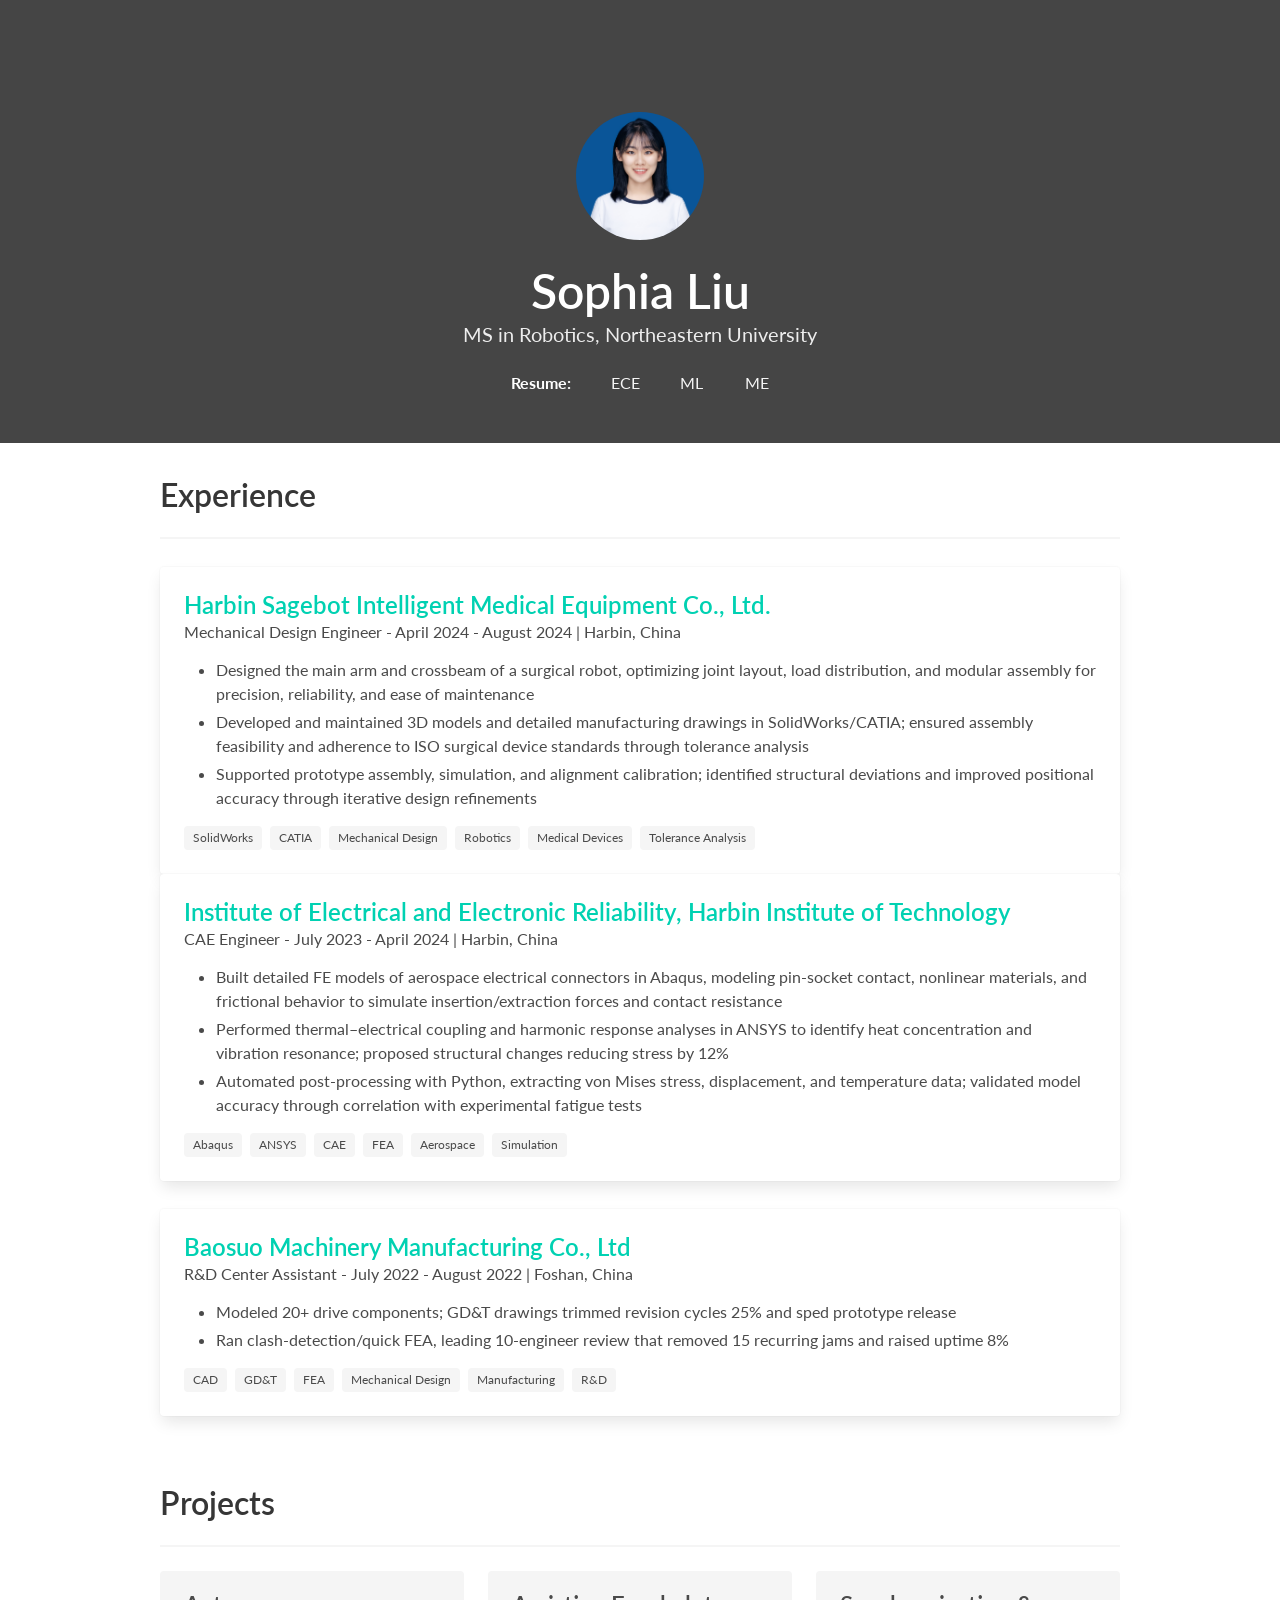
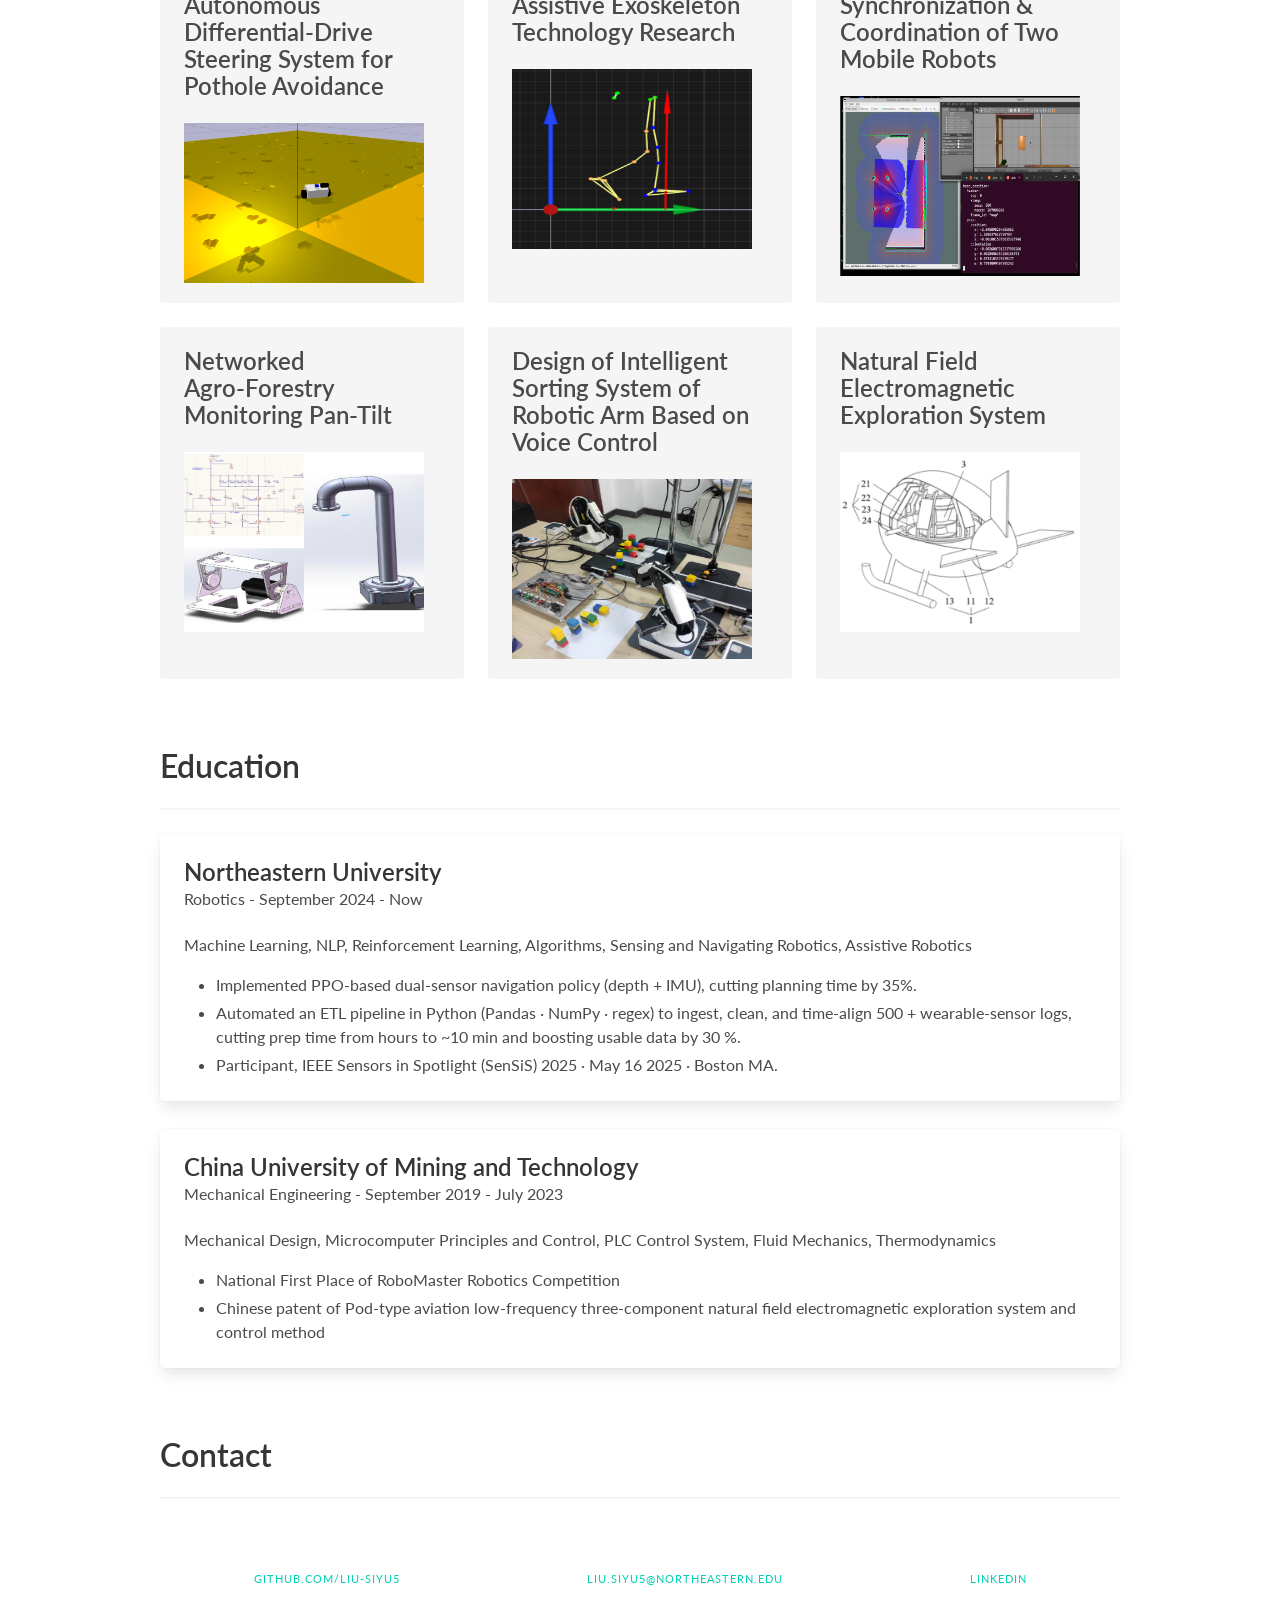
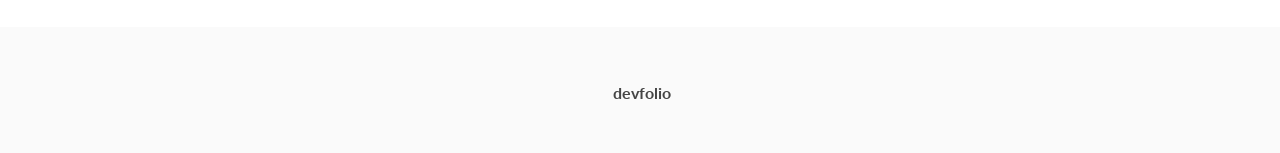
==== index.html @ d9b8cf39 "Add experience details for multiple positions" ====
<!DOCTYPE html>
<html lang="en">

<head>
  <title>devfolio</title>
  <meta name="viewport" content="width=device-width, initial-scale=1">
  <link rel="icon" href="favicon.png" type="image/x-icon">
  <link rel="stylesheet" href="css/main.bundle.css">
  <script src="https://kit.fontawesome.com/4e5a72c756.js"></script>
</head>

<body>
  <nav class="navbar is-primary" role="navigation" aria-label="main navigation">
    <div class="navbar-brand">
      <div class="navbar-item is-hidden-desktop">
        <a href="https://github.com/liu-siyu5" class="icon is-large has-text-light">
          <i class="fab fa-2x fa-github"></i>
        </a>
      </div>
      <!--<div class="navbar-item is-hidden-desktop">
        <a href="https://fullstackmark.com" class="icon is-large has-text-light">
          <i class="fas fa-2x fa-globe"></i>
        </a>
      </div>
    </div>-->
    <div class="navbar-menu">
      <div class="navbar-end">
        <div class="navbar-item">
          <a href="https://github.com/liu-siyu5" class="icon is-large has-text-light">
            <i class="fab fa-2x fa-github"></i>
          </a>
        </div>
        <!--<div class="navbar-item">
          <a href="https://fullstackmark.com" class="icon is-large has-text-light">
            <i class="fas fa-2x fa-globe"></i>
          </a>
        </div>-->
      </div>
    </div>
  </nav>

  <section class="hero is-primary">
    <div class="hero-body">
      <div class="container">
        <div class="level">
          <div class="level-item has-text-centered">
            <figure class="image is-128x128">
              <img class="is-rounded" src="img/me.jpg">
            </figure>
          </div>
        </div>
        <div class="columns has-text-centered">
          <div class="column">
            <h1 class="title is-1">
              Sophia Liu
            </h1>
            <h2 class="subtitle">
              MS in Robotics, Northeastern University
            </h2>
            <div class="level" style="max-width: 300px; margin: auto;">
              <div class="level-item has-text-centered">
                <strong>Resume:</strong>
              </div>
              <div class="level-item has-text-centered">
                <a href="docs/CV-Siyu_Liu-ECE.pdf" class="icon has-text-light">
                  <i class="fas fa-file-pdf"></i> ECE
                </a>
              </div>
              <div class="level-item has-text-centered">
                <a href="docs/CV-Siyu_Liu-ML.pdf" class="icon has-text-light">
                  <i class="fas fa-file-pdf"></i> ML
                </a>
              </div>
              <div class="level-item has-text-centered">
                <a href="docs/CV-Siyu_Liu-ME.pdf" class="icon has-text-light">
                  <i class="fas fa-file-pdf"></i> ME
                </a>
              </div>
            </div>
          </div>
        </div>
      </div>
    </div>
  </section>

  
  
  <section class="section">
    <div class="container">
      <h1 class="title">Experience</h1>
      <hr />
      <div class="card card-gap">
        <div class="card-content">
          <div class="content">
            <p class="title is-4"><a href="http://www.hrbszr.com/index.php?m=content&c=index&a=show&catid=24&id=6" target="_blank">Harbin Sagebot Intelligent Medical Equipment Co., Ltd.</a></p>
            <p class="subtitle is-6">Mechanical Design Engineer - <time datetime="2024-4">April 2024</time> - <time datetime="2024-8">August 2024</time> | Harbin, China</p>
            <ul>
              <li>Designed the main arm and crossbeam of a surgical robot, optimizing joint layout, load distribution, and modular assembly for precision, reliability, and ease of maintenance</li>
              <li>Developed and maintained 3D models and detailed manufacturing drawings in SolidWorks/CATIA; ensured assembly feasibility and adherence to ISO surgical device standards through tolerance analysis</li>
              <li>Supported prototype assembly, simulation, and alignment calibration; identified structural deviations and improved positional accuracy through iterative design refinements</li>
            </ul>
            <div class="tags">
              <span class="tag">SolidWorks</span>
              <span class="tag">CATIA</span>
              <span class="tag">Mechanical Design</span>
              <span class="tag">Robotics</span>
              <span class="tag">Medical Devices</span>
              <span class="tag">Tolerance Analysis</span>
            </div>
          </div>
        </div>
      </div>

      
      <div class="card">
        <div class="card-content">
          <div class="content">
            <p class="title is-4"><a href="https://enhitee.hit.edu.cn/2024/0105/c18784a337546/page.htm" target="_blank">Institute of Electrical and Electronic Reliability, Harbin Institute of Technology</a></p>
            <p class="subtitle is-6">CAE Engineer - <time datetime="2023-7">July 2023</time> - <time datetime="2024-4">April 2024</time> | Harbin, China</p>
            <ul>
              <li>Built detailed FE models of aerospace electrical connectors in Abaqus, modeling pin-socket contact, nonlinear materials, and frictional behavior to simulate insertion/extraction forces and contact resistance</li>
              <li>Performed thermal–electrical coupling and harmonic response analyses in ANSYS to identify heat concentration and vibration resonance; proposed structural changes reducing stress by 12%</li>
              <li>Automated post-processing with Python, extracting von Mises stress, displacement, and temperature data; validated model accuracy through correlation with experimental fatigue tests</li>
            </ul>
            <div class="tags">
              <span class="tag">Abaqus</span>
              <span class="tag">ANSYS</span>
              <span class="tag">CAE</span>
              <span class="tag">FEA</span>
              <span class="tag">Aerospace</span>
              <span class="tag">Simulation</span>
            </div>
          </div>
        </div>
      </div>
    
    
      <div class="card card-gap">
        <div class="card-content">
          <div class="content">
            <p class="title is-4"><a href="https://www.baosuo.com/" target="_blank">Baosuo Machinery Manufacturing Co., Ltd</a></p>
            <p class="subtitle is-6">R&D Center Assistant - <time datetime="2022-7">July 2022</time> - <time datetime="2022-8">August 2022</time> | Foshan, China</p>
            <ul>
              <li>Modeled 20+ drive components; GD&T drawings trimmed revision cycles 25% and sped prototype release</li>
              <li>Ran clash‑detection/quick FEA, leading 10‑engineer review that removed 15 recurring jams and raised uptime 8%</li>
            </ul>
            <div class="tags">
              <span class="tag">CAD</span>
              <span class="tag">GD&T</span>
              <span class="tag">FEA</span>
              <span class="tag">Mechanical Design</span>
              <span class="tag">Manufacturing</span>
              <span class="tag">R&D</span>
            </div>
          </div>
        </div>
      </div>
    </div>
  </section>


  <section class="section">
    <div class="container">
      <h1 class="title">Projects</h1>
      <hr />
      <div class="tile is-ancestor">
        <div class="tile is-vertical is-12">
          <div class="tile">
            <div class="tile is-parent">
              <article class="tile is-child notification">
                <p class="title is-4">Autonomous Differential-Drive Steering System for Pothole Avoidance</p>
                <figure class="image is-3by2">
                  <img class="modal-trigger" data-target="project-1-modal" src="img/project-1-cover.png">
                </figure>
              </article>
            </div>
            <div class="tile is-parent">
              <article class="tile is-child notification">
                <p class="title is-4">Assistive Exoskeleton Technology Research</p>
                <figure class="image is-4by3">
                  <img class="modal-trigger" data-target="project-2-modal" src="img/project-2-cover.png">
                </figure>
              </article>
            </div>
            <div class="tile is-parent">
              <article class="tile is-child notification">
                <p class="title is-4">Synchronization & Coordination of Two Mobile Robots</p>
                <figure class="image is-4by3">
                  <img class="modal-trigger" data-target="project-3-modal" src="img/project-3-cover.png">
                </figure>
              </article>
            </div>
          </div>
        </div>
      </div>
      <div class="tile is-ancestor">
        <div class="tile is-vertical is-12">
          <div class="tile">
            <div class="tile is-parent">
              <article class="tile is-child notification">
                <p class="title is-4">Networked Agro‑Forestry Monitoring Pan‑Tilt</p>
                <figure class="image is-4by3">
                  <img class="modal-trigger" data-target="project-4-modal" src="img/project-4-cover.png">
                </figure>
              </article>
            </div>
            <div class="tile is-parent">
              <article class="tile is-child notification">
                <p class="title is-4">Design of Intelligent Sorting System of Robotic Arm Based on Voice Control</p>
                <figure class="image is-4by3">
                  <img class="modal-trigger" data-target="project-5-modal" src="img/project-5-cover.png">
                </figure>
              </article>
            </div>
            <div class="tile is-parent">
              <article class="tile is-child notification">
                <p class="title is-4">Natural Field Electromagnetic Exploration System</p>
                <figure class="image is-4by3">
                  <img class="modal-trigger" data-target="project-6-modal" src="img/project-6-cover.png">
                </figure>
              </article>
            </div>
          </div>
        </div>
      </div>
    </div>
  </section>

  <section class="section">
    <div class="container">
      <h1 class="title">Education</h1>
      <hr />
      <div class="card">
        <div class="card-content">
          <div class="content">
            <p class="title is-4">Northeastern University</p>
            <p class="subtitle is-6">Robotics - <time datetime="2026-9">September 2024</time> - <time
                datetime="2026-9">Now</time></p>
          </div>
          <div class="content">
            Machine Learning, NLP, Reinforcement Learning, Algorithms, Sensing and Navigating Robotics, Assistive Robotics
            <ul>
              <li>Implemented PPO-based dual-sensor navigation policy (depth + IMU), cutting planning time by 35%.</li>
              <li>Automated an ETL pipeline in Python (Pandas · NumPy · regex) to ingest, clean, and time-align 500 + wearable-sensor logs, cutting prep time from hours to ~10 min and boosting usable data by 30 %.</li>
              <li>Participant, IEEE Sensors in Spotlight (SenSiS) 2025 · May 16 2025 · Boston MA.</li>
            </ul>
          </div>
        </div>
      </div>
      <div class="card card-gap">
        <div class="card-content">
          <div class="content">
            <p class="title is-4">China University of Mining and Technology</p>
            <p class="subtitle is-6">Mechanical Engineering - <time datetime="2023-7">September 2019</time> - <time
                datetime="2023-7">July 2023</time></p>
          </div>
          <div class="content">
            Mechanical Design, Microcomputer Principles and Control, PLC Control System, Fluid Mechanics, Thermodynamics
            <ul>
              <li>National First Place of RoboMaster Robotics Competition</li>
              <li>Chinese patent of Pod-type aviation low-frequency three-component natural field electromagnetic exploration system and
control method</li>
            </ul>
          </div>
        </div>
      </div>
    </div>
  </section>

  <section class="section">
    <div class="container">
      <h1 class="title">Contact</h1>
      <hr />
      <nav class="level">
        <div class="level-item has-text-centered">
          <div>
            <a href="https://github.com/liu-siyu5" class="icon is-large">
              <i class="fab fa-2x fa-github"></i>
            </a>
            <p class="heading"><a href="https://github.com/liu-siyu5">github.com/liu-siyu5</a></p>
          </div>
        </div>
        <!--<div class="level-item has-text-centered">
          <div>
            <a href="https://fullstackmark.com" class="icon is-large">
              <i class="fas fa-2x fa-globe"></i>
            </a>
            <p class="heading"><a href="https://fullstackmark.com">fullstackmark.com</a></p>
          </div>
        </div>-->
        <div class="level-item has-text-centered">
          <div>
            <a href="liu.siyu5@northeastern.edu" class="icon is-large">
              <i class="fas fa-2x fa-envelope"></i>
            </a>
            <p class="heading"><a href="mailto:liu.siyu5@northeastern.edu">liu.siyu5@northeastern.edu</a></p>
          </div>
        </div>
        <div class="level-item has-text-centered">
          <div>
            <a href="https://www.linkedin.com/in/sophia-liu-641lsy641" class="icon is-large">
              <i class="fab fa-2x fa-linkedin-in"></i>
            </a>
            <p class="heading"><a href="https://www.linkedin.com/in/sophia-liu-641lsy641">linkedin</a></p>
          </div>
        </div>
      </nav>
    </div>
  </section>

  <!-- Modals -->
  <div id="project-1-modal" class="modal">
    <div class="modal-background"></div>
    <div class="modal-card">
      <header class="modal-card-head">
        <p class="modal-card-title">Project title</p>
        <button class="delete" aria-label="close"></button>
      </header>
      <section class="modal-card-body">

        <div id="project-1-modal-carousel" class="carousel">
          <figure class="image is-4by3 carousel-cell">
            <img src="img/carousel/1.png">
          </figure>
          <figure class="image is-4by3 carousel-cell">
            <img src="img/carousel/2.png">
          </figure>
          <figure class="image is-4by3 carousel-cell">
            <img src="img/carousel/3.png">
          </figure>
        </div>

        <div class="content">

          <p>Lorem ipsum dolor sit amet, consectetur adipiscing elit, sed do eiusmod tempor incididunt ut labore et
            dolore
            magna aliqua. Ut enim ad minim veniam, quis nostrud exercitation ullamco laboris nisi ut aliquip ex ea
            commodo
            consequat.</p>

          <div class="tags">
            <span class="tag">angular</span>
            <span class="tag">mongo</span>
            <span class="tag">typscript</span>
            <span class="tag">node</span>
          </div>

        </div>

      </section>
      <footer class="modal-card-foot">
        <button class="button is-success">Close</button>
      </footer>
    </div>
  </div>

  <div id="project-2-modal" class="modal">
    <div class="modal-background"></div>
    <div class="modal-card">
      <header class="modal-card-head">
        <p class="modal-card-title">Project title</p>
        <button class="delete" aria-label="close"></button>
      </header>
      <section class="modal-card-body">

        <div id="project-2-modal-carousel" class="carousel">
          <figure class="image is-4by3 carousel-cell">
            <img src="img/carousel/1.png">
          </figure>
          <figure class="image is-4by3 carousel-cell">
            <img src="img/carousel/2.png">
          </figure>
          <figure class="image is-4by3 carousel-cell">
            <img src="img/carousel/3.png">
          </figure>
        </div>

        <div class="content">

          <p>Lorem ipsum dolor sit amet, consectetur adipiscing elit, sed do eiusmod tempor incididunt ut labore et
            dolore
            magna aliqua. Ut enim ad minim veniam, quis nostrud exercitation ullamco laboris nisi ut aliquip ex ea
            commodo
            consequat.</p>

          <div class="tags">
            <span class="tag">angular</span>
            <span class="tag">mongo</span>
            <span class="tag">typscript</span>
            <span class="tag">node</span>
          </div>

        </div>

      </section>
      <footer class="modal-card-foot">
        <button class="button is-success">Close</button>
      </footer>
    </div>
  </div>

  <div id="project-3-modal" class="modal">
    <div class="modal-background"></div>
    <div class="modal-card">
      <header class="modal-card-head">
        <p class="modal-card-title">Project title</p>
        <button class="delete" aria-label="close"></button>
      </header>
      <section class="modal-card-body">
        <div id="project-3-modal-carousel" class="carousel">
          <figure class="image is-4by3 carousel-cell">
            <img src="img/carousel/1.png">
          </figure>
          <figure class="image is-4by3 carousel-cell">
            <img src="img/carousel/2.png">
          </figure>
          <figure class="image is-4by3 carousel-cell">
            <img src="img/carousel/3.png">
          </figure>
        </div>

        <div class="content">
          <p>Lorem ipsum dolor sit amet, consectetur adipiscing elit, sed do eiusmod tempor incididunt ut labore et
            dolore
            magna aliqua. Ut enim ad minim veniam, quis nostrud exercitation ullamco laboris nisi ut aliquip ex ea
            commodo
            consequat.</p>
          <div class="tags">
            <span class="tag">angular</span>
            <span class="tag">mongo</span>
            <span class="tag">typscript</span>
            <span class="tag">node</span>
          </div>
        </div>

      </section>
      <footer class="modal-card-foot">
        <button class="button is-success">Close</button>
      </footer>
    </div>
  </div>

  <div id="project-4-modal" class="modal">
    <div class="modal-background"></div>
    <div class="modal-card">
      <header class="modal-card-head">
        <p class="modal-card-title">Project title</p>
        <button class="delete" aria-label="close"></button>
      </header>
      <section class="modal-card-body">
        <div id="project-4-modal-carousel" class="carousel">
          <figure class="image is-4by3 carousel-cell">
            <img src="img/carousel/1.png">
          </figure>
          <figure class="image is-4by3 carousel-cell">
            <img src="img/carousel/2.png">
          </figure>
          <figure class="image is-4by3 carousel-cell">
            <img src="img/carousel/3.png">
          </figure>
        </div>

        <div class="content">
          <p>Lorem ipsum dolor sit amet, consectetur adipiscing elit, sed do eiusmod tempor incididunt ut labore et
            dolore
            magna aliqua. Ut enim ad minim veniam, quis nostrud exercitation ullamco laboris nisi ut aliquip ex ea
            commodo
            consequat.</p>
          <div class="tags">
            <span class="tag">angular</span>
            <span class="tag">mongo</span>
            <span class="tag">typscript</span>
            <span class="tag">node</span>
          </div>
        </div>

      </section>
      <footer class="modal-card-foot">
        <button class="button is-success">Close</button>
      </footer>
    </div>
  </div>

  <div id="project-5-modal" class="modal">
    <div class="modal-background"></div>
    <div class="modal-card">
      <header class="modal-card-head">
        <p class="modal-card-title">Project title</p>
        <button class="delete" aria-label="close"></button>
      </header>
      <section class="modal-card-body">
        <div id="project-5-modal-carousel" class="carousel">
          <figure class="image is-4by3 carousel-cell">
            <img src="img/carousel/1.png">
          </figure>
          <figure class="image is-4by3 carousel-cell">
            <img src="img/carousel/2.png">
          </figure>
          <figure class="image is-4by3 carousel-cell">
            <img src="img/carousel/3.png">
          </figure>
        </div>

        <div class="content">
          <p>Lorem ipsum dolor sit amet, consectetur adipiscing elit, sed do eiusmod tempor incididunt ut labore et
            dolore
            magna aliqua. Ut enim ad minim veniam, quis nostrud exercitation ullamco laboris nisi ut aliquip ex ea
            commodo
            consequat.</p>
          <div class="tags">
            <span class="tag">angular</span>
            <span class="tag">mongo</span>
            <span class="tag">typscript</span>
            <span class="tag">node</span>
          </div>
        </div>

      </section>
      <footer class="modal-card-foot">
        <button class="button is-success">Close</button>
      </footer>
    </div>
  </div>

  <div id="project-6-modal" class="modal">
    <div class="modal-background"></div>
    <div class="modal-card">
      <header class="modal-card-head">
        <p class="modal-card-title">Project title</p>
        <button class="delete" aria-label="close"></button>
      </header>
      <section class="modal-card-body">
        <div id="project-6-modal-carousel" class="carousel">
          <figure class="image is-4by3 carousel-cell">
            <img src="img/carousel/1.png">
          </figure>
          <figure class="image is-4by3 carousel-cell">
            <img src="img/carousel/2.png">
          </figure>
          <figure class="image is-4by3 carousel-cell">
            <img src="img/carousel/3.png">
          </figure>
        </div>

        <div class="content">
          <p>Lorem ipsum dolor sit amet, consectetur adipiscing elit, sed do eiusmod tempor incididunt ut labore et
            dolore
            magna aliqua. Ut enim ad minim veniam, quis nostrud exercitation ullamco laboris nisi ut aliquip ex ea
            commodo
            consequat.</p>
          <div class="tags">
            <span class="tag">angular</span>
            <span class="tag">mongo</span>
            <span class="tag">typscript</span>
            <span class="tag">node</span>
          </div>
        </div>

      </section>
      <footer class="modal-card-foot">
        <button class="button is-success">Close</button>
      </footer>
    </div>
  </div>

  <footer class="footer">
    <div class="content has-text-centered">
      <p>
        <a href="https://github.com/liu-siyu5/liu-siyu5.github.io" target="_blank" class="icon has-text-primary">
          <i class="fab fa-github"></i> <strong>devfolio</strong></a>
      </p>
    </div>
  </footer>

  <script src="js/bundle.js"></script>
</body>

</html>
---- css/main.bundle.css ----
@import url(https://fonts.googleapis.com/css?family=Lato:300,400,700,900);
/*! Flickity v2.3.0
https://flickity.metafizzy.co
---------------------------------------------- */.flickity-enabled{position:relative}.flickity-enabled:focus{outline:none}.flickity-viewport{height:100%;overflow:hidden;position:relative}.flickity-slider{height:100%;position:absolute;width:100%}.flickity-enabled.is-draggable{-webkit-tap-highlight-color:transparent;-webkit-user-select:none;-moz-user-select:none;-ms-user-select:none;user-select:none}.flickity-enabled.is-draggable .flickity-viewport{cursor:move;cursor:-webkit-grab;cursor:grab}.flickity-enabled.is-draggable .flickity-viewport.is-pointer-down{cursor:-webkit-grabbing;cursor:grabbing}.flickity-button{background:hsla(0,0%,100%,.75);border:none;color:#333;position:absolute}.flickity-button:hover{background:#fff;cursor:pointer}.flickity-button:focus{box-shadow:0 0 0 5px #19f;outline:none}.flickity-button:active{opacity:.6}.flickity-button:disabled{cursor:auto;opacity:.3;pointer-events:none}.flickity-button-icon{fill:currentColor}.flickity-prev-next-button{border-radius:50%;height:44px;top:50%;transform:translateY(-50%);width:44px}.flickity-prev-next-button.previous{left:10px}.flickity-prev-next-button.next{right:10px}.flickity-rtl .flickity-prev-next-button.previous{left:auto;right:10px}.flickity-rtl .flickity-prev-next-button.next{left:10px;right:auto}.flickity-prev-next-button .flickity-button-icon{height:60%;left:20%;position:absolute;top:20%;width:60%}.flickity-page-dots{bottom:-25px;line-height:1;list-style:none;margin:0;padding:0;position:absolute;text-align:center;width:100%}.flickity-rtl .flickity-page-dots{direction:rtl}.flickity-page-dots .dot{background:#333;border-radius:50%;cursor:pointer;display:inline-block;height:10px;margin:0 8px;opacity:.25;width:10px}.flickity-page-dots .dot.is-selected{opacity:1}.card-gap{margin-top:1.75rem}.modal-trigger{cursor:pointer}a.icon>strong{margin-left:.25rem}.modal-card-body div.content{margin:1.75rem 0}/*! bulma.io v0.9.4 | MIT License | github.com/jgthms/bulma */.button,.file-cta,.file-name,.input,.pagination-ellipsis,.pagination-link,.pagination-next,.pagination-previous,.select select,.textarea{align-items:center;-moz-appearance:none;-webkit-appearance:none;border:1px solid transparent;border-radius:4px;box-shadow:none;display:inline-flex;font-size:1rem;height:2.5em;justify-content:flex-start;line-height:1.5;padding:calc(.5em - 1px) calc(.75em - 1px);position:relative;vertical-align:top}.button:active,.button:focus,.file-cta:active,.file-cta:focus,.file-name:active,.file-name:focus,.input:active,.input:focus,.is-active.button,.is-active.file-cta,.is-active.file-name,.is-active.input,.is-active.pagination-ellipsis,.is-active.pagination-link,.is-active.pagination-next,.is-active.pagination-previous,.is-active.textarea,.is-focused.button,.is-focused.file-cta,.is-focused.file-name,.is-focused.input,.is-focused.pagination-ellipsis,.is-focused.pagination-link,.is-focused.pagination-next,.is-focused.pagination-previous,.is-focused.textarea,.pagination-ellipsis:active,.pagination-ellipsis:focus,.pagination-link:active,.pagination-link:focus,.pagination-next:active,.pagination-next:focus,.pagination-previous:active,.pagination-previous:focus,.select select.is-active,.select select.is-focused,.select select:active,.select select:focus,.textarea:active,.textarea:focus{outline:none}.button[disabled],.file-cta[disabled],.file-name[disabled],.input[disabled],.pagination-ellipsis[disabled],.pagination-link[disabled],.pagination-next[disabled],.pagination-previous[disabled],.select fieldset[disabled] select,.select select[disabled],.textarea[disabled],fieldset[disabled] .button,fieldset[disabled] .file-cta,fieldset[disabled] .file-name,fieldset[disabled] .input,fieldset[disabled] .pagination-ellipsis,fieldset[disabled] .pagination-link,fieldset[disabled] .pagination-next,fieldset[disabled] .pagination-previous,fieldset[disabled] .select select,fieldset[disabled] .textarea{cursor:not-allowed}.breadcrumb,.button,.file,.is-unselectable,.pagination-ellipsis,.pagination-link,.pagination-next,.pagination-previous,.tabs{-webkit-touch-callout:none;-webkit-user-select:none;-moz-user-select:none;-ms-user-select:none;user-select:none}.navbar-link:not(.is-arrowless):after,.select:not(.is-multiple):not(.is-loading):after{border:3px solid transparent;border-radius:2px;border-right:0;border-top:0;content:" ";display:block;height:.625em;margin-top:-.4375em;pointer-events:none;position:absolute;top:50%;transform:rotate(-45deg);transform-origin:center;width:.625em}.block:not(:last-child),.box:not(:last-child),.breadcrumb:not(:last-child),.content:not(:last-child),.level:not(:last-child),.message:not(:last-child),.notification:not(:last-child),.pagination:not(:last-child),.progress:not(:last-child),.subtitle:not(:last-child),.table-container:not(:last-child),.table:not(:last-child),.tabs:not(:last-child),.title:not(:last-child){margin-bottom:1.5rem}.delete,.modal-close{-webkit-touch-callout:none;-moz-appearance:none;-webkit-appearance:none;background-color:hsla(0,0%,4%,.2);border:none;border-radius:9999px;cursor:pointer;display:inline-block;flex-grow:0;flex-shrink:0;font-size:0;height:20px;max-height:20px;max-width:20px;min-height:20px;min-width:20px;outline:none;pointer-events:auto;position:relative;-webkit-user-select:none;-moz-user-select:none;-ms-user-select:none;user-select:none;vertical-align:top;width:20px}.delete:after,.delete:before,.modal-close:after,.modal-close:before{background-color:#fff;content:"";display:block;left:50%;position:absolute;top:50%;transform:translateX(-50%) translateY(-50%) rotate(45deg);transform-origin:center center}.delete:before,.modal-close:before{height:2px;width:50%}.delete:after,.modal-close:after{height:50%;width:2px}.delete:focus,.delete:hover,.modal-close:focus,.modal-close:hover{background-color:hsla(0,0%,4%,.3)}.delete:active,.modal-close:active{background-color:hsla(0,0%,4%,.4)}.is-small.delete,.is-small.modal-close{height:16px;max-height:16px;max-width:16px;min-height:16px;min-width:16px;width:16px}.is-medium.delete,.is-medium.modal-close{height:24px;max-height:24px;max-width:24px;min-height:24px;min-width:24px;width:24px}.is-large.delete,.is-large.modal-close{height:32px;max-height:32px;max-width:32px;min-height:32px;min-width:32px;width:32px}.button.is-loading:after,.control.is-loading:after,.loader,.select.is-loading:after{animation:spinAround .5s linear infinite;border-color:transparent transparent #dbdbdb #dbdbdb;border-radius:9999px;border-style:solid;border-width:2px;content:"";display:block;height:1em;position:relative;width:1em}.hero-video,.image.is-16by9 .has-ratio,.image.is-16by9 img,.image.is-1by1 .has-ratio,.image.is-1by1 img,.image.is-1by2 .has-ratio,.image.is-1by2 img,.image.is-1by3 .has-ratio,.image.is-1by3 img,.image.is-2by1 .has-ratio,.image.is-2by1 img,.image.is-2by3 .has-ratio,.image.is-2by3 img,.image.is-3by1 .has-ratio,.image.is-3by1 img,.image.is-3by2 .has-ratio,.image.is-3by2 img,.image.is-3by4 .has-ratio,.image.is-3by4 img,.image.is-3by5 .has-ratio,.image.is-3by5 img,.image.is-4by3 .has-ratio,.image.is-4by3 img,.image.is-4by5 .has-ratio,.image.is-4by5 img,.image.is-5by3 .has-ratio,.image.is-5by3 img,.image.is-5by4 .has-ratio,.image.is-5by4 img,.image.is-9by16 .has-ratio,.image.is-9by16 img,.image.is-square .has-ratio,.image.is-square img,.is-overlay,.modal,.modal-background{bottom:0;left:0;position:absolute;right:0;top:0}.navbar-burger{color:currentColor;font-family:inherit;font-size:1em}/*! minireset.css v0.0.6 | MIT License | github.com/jgthms/minireset.css */.navbar-burger,blockquote,body,dd,dl,dt,fieldset,figure,h1,h2,h3,h4,h5,h6,hr,html,iframe,legend,li,ol,p,pre,textarea,ul{margin:0;padding:0}h1,h2,h3,h4,h5,h6{font-size:100%;font-weight:400}ul{list-style:none}button,input,select,textarea{margin:0}html{box-sizing:border-box}*,:after,:before{box-sizing:inherit}img,video{height:auto;max-width:100%}iframe{border:0}table{border-collapse:collapse;border-spacing:0}td,th{padding:0}td:not([align]),th:not([align]){text-align:inherit}html{-moz-osx-font-smoothing:grayscale;-webkit-font-smoothing:antialiased;text-size-adjust:100%;background-color:#fff;font-size:16px;min-width:300px;overflow-x:hidden;overflow-y:scroll;text-rendering:optimizeLegibility}article,aside,figure,footer,header,hgroup,section{display:block}body,button,input,optgroup,select,textarea{font-family:Lato,sans-serif}code,pre{-moz-osx-font-smoothing:auto;-webkit-font-smoothing:auto;font-family:monospace}body{color:#4a4a4a;font-size:1em;font-weight:400;line-height:1.5}a{color:#00d1b2;cursor:pointer;text-decoration:none}a strong{color:currentColor}a:hover{color:#363636}code{color:#da1039;font-size:.875em;font-weight:400;padding:.25em .5em}code,hr{background-color:#f5f5f5}hr{border:none;display:block;height:2px;margin:1.5rem 0}img{height:auto;max-width:100%}input[type=checkbox],input[type=radio]{vertical-align:baseline}small{font-size:.875em}span{font-style:inherit;font-weight:inherit}strong{color:#363636;font-weight:700}fieldset{border:none}pre{-webkit-overflow-scrolling:touch;word-wrap:normal;background-color:#f5f5f5;color:#4a4a4a;font-size:.875em;overflow-x:auto;padding:1.25rem 1.5rem;white-space:pre}pre code{background-color:transparent;color:currentColor;font-size:1em;padding:0}table td,table th{vertical-align:top}table td:not([align]),table th:not([align]){text-align:inherit}table th{color:#363636}@keyframes spinAround{0%{transform:rotate(0deg)}to{transform:rotate(359deg)}}.box{background-color:#fff;border-radius:6px;box-shadow:0 .5em 1em -.125em hsla(0,0%,4%,.1),0 0 0 1px hsla(0,0%,4%,.02);color:#4a4a4a;display:block;padding:1.25rem}a.box:focus,a.box:hover{box-shadow:0 .5em 1em -.125em hsla(0,0%,4%,.1),0 0 0 1px #00d1b2}a.box:active{box-shadow:inset 0 1px 2px hsla(0,0%,4%,.2),0 0 0 1px #00d1b2}.button{background-color:#fff;border-color:#dbdbdb;border-width:1px;color:#363636;cursor:pointer;justify-content:center;padding:calc(.5em - 1px) 1em;text-align:center;white-space:nowrap}.button strong{color:inherit}.button .icon,.button .icon.is-large,.button .icon.is-medium,.button .icon.is-small{height:1.5em;width:1.5em}.button .icon:first-child:not(:last-child){margin-left:calc(-.5em - 1px);margin-right:.25em}.button .icon:last-child:not(:first-child){margin-left:.25em;margin-right:calc(-.5em - 1px)}.button .icon:first-child:last-child{margin-left:calc(-.5em - 1px);margin-right:calc(-.5em - 1px)}.button.is-hovered,.button:hover{border-color:#b5b5b5;color:#363636}.button.is-focused,.button:focus{border-color:#485fc7;color:#363636}.button.is-focused:not(:active),.button:focus:not(:active){box-shadow:0 0 0 .125em rgba(0,209,178,.25)}.button.is-active,.button:active{border-color:#4a4a4a;color:#363636}.button.is-text{background-color:transparent;border-color:transparent;color:#4a4a4a;text-decoration:underline}.button.is-text.is-focused,.button.is-text.is-hovered,.button.is-text:focus,.button.is-text:hover{background-color:#f5f5f5;color:#363636}.button.is-text.is-active,.button.is-text:active{background-color:#e8e8e8;color:#363636}.button.is-text[disabled],fieldset[disabled] .button.is-text{background-color:transparent;border-color:transparent;box-shadow:none}.button.is-ghost{background:none;border-color:transparent;color:#00d1b2;text-decoration:none}.button.is-ghost.is-hovered,.button.is-ghost:hover{color:#00d1b2;text-decoration:underline}.button.is-white{background-color:#fff;border-color:transparent;color:#0a0a0a}.button.is-white.is-hovered,.button.is-white:hover{background-color:#f9f9f9;border-color:transparent;color:#0a0a0a}.button.is-white.is-focused,.button.is-white:focus{border-color:transparent;color:#0a0a0a}.button.is-white.is-focused:not(:active),.button.is-white:focus:not(:active){box-shadow:0 0 0 .125em hsla(0,0%,100%,.25)}.button.is-white.is-active,.button.is-white:active{background-color:#f2f2f2;border-color:transparent;color:#0a0a0a}.button.is-white[disabled],fieldset[disabled] .button.is-white{background-color:#fff;border-color:#fff;box-shadow:none}.button.is-white.is-inverted{background-color:#0a0a0a;color:#fff}.button.is-white.is-inverted.is-hovered,.button.is-white.is-inverted:hover{background-color:#000}.button.is-white.is-inverted[disabled],fieldset[disabled] .button.is-white.is-inverted{background-color:#0a0a0a;border-color:transparent;box-shadow:none;color:#fff}.button.is-white.is-loading:after{border-color:transparent transparent #0a0a0a #0a0a0a!important}.button.is-white.is-outlined{background-color:transparent;border-color:#fff;color:#fff}.button.is-white.is-outlined.is-focused,.button.is-white.is-outlined.is-hovered,.button.is-white.is-outlined:focus,.button.is-white.is-outlined:hover{background-color:#fff;border-color:#fff;color:#0a0a0a}.button.is-white.is-outlined.is-loading:after{border-color:transparent transparent #fff #fff!important}.button.is-white.is-outlined.is-loading.is-focused:after,.button.is-white.is-outlined.is-loading.is-hovered:after,.button.is-white.is-outlined.is-loading:focus:after,.button.is-white.is-outlined.is-loading:hover:after{border-color:transparent transparent #0a0a0a #0a0a0a!important}.button.is-white.is-outlined[disabled],fieldset[disabled] .button.is-white.is-outlined{background-color:transparent;border-color:#fff;box-shadow:none;color:#fff}.button.is-white.is-inverted.is-outlined{background-color:transparent;border-color:#0a0a0a;color:#0a0a0a}.button.is-white.is-inverted.is-outlined.is-focused,.button.is-white.is-inverted.is-outlined.is-hovered,.button.is-white.is-inverted.is-outlined:focus,.button.is-white.is-inverted.is-outlined:hover{background-color:#0a0a0a;color:#fff}.button.is-white.is-inverted.is-outlined.is-loading.is-focused:after,.button.is-white.is-inverted.is-outlined.is-loading.is-hovered:after,.button.is-white.is-inverted.is-outlined.is-loading:focus:after,.button.is-white.is-inverted.is-outlined.is-loading:hover:after{border-color:transparent transparent #fff #fff!important}.button.is-white.is-inverted.is-outlined[disabled],fieldset[disabled] .button.is-white.is-inverted.is-outlined{background-color:transparent;border-color:#0a0a0a;box-shadow:none;color:#0a0a0a}.button.is-black{background-color:#0a0a0a;border-color:transparent;color:#fff}.button.is-black.is-hovered,.button.is-black:hover{background-color:#040404;border-color:transparent;color:#fff}.button.is-black.is-focused,.button.is-black:focus{border-color:transparent;color:#fff}.button.is-black.is-focused:not(:active),.button.is-black:focus:not(:active){box-shadow:0 0 0 .125em hsla(0,0%,4%,.25)}.button.is-black.is-active,.button.is-black:active{background-color:#000;border-color:transparent;color:#fff}.button.is-black[disabled],fieldset[disabled] .button.is-black{background-color:#0a0a0a;border-color:#0a0a0a;box-shadow:none}.button.is-black.is-inverted{background-color:#fff;color:#0a0a0a}.button.is-black.is-inverted.is-hovered,.button.is-black.is-inverted:hover{background-color:#f2f2f2}.button.is-black.is-inverted[disabled],fieldset[disabled] .button.is-black.is-inverted{background-color:#fff;border-color:transparent;box-shadow:none;color:#0a0a0a}.button.is-black.is-loading:after{border-color:transparent transparent #fff #fff!important}.button.is-black.is-outlined{background-color:transparent;border-color:#0a0a0a;color:#0a0a0a}.button.is-black.is-outlined.is-focused,.button.is-black.is-outlined.is-hovered,.button.is-black.is-outlined:focus,.button.is-black.is-outlined:hover{background-color:#0a0a0a;border-color:#0a0a0a;color:#fff}.button.is-black.is-outlined.is-loading:after{border-color:transparent transparent #0a0a0a #0a0a0a!important}.button.is-black.is-outlined.is-loading.is-focused:after,.button.is-black.is-outlined.is-loading.is-hovered:after,.button.is-black.is-outlined.is-loading:focus:after,.button.is-black.is-outlined.is-loading:hover:after{border-color:transparent transparent #fff #fff!important}.button.is-black.is-outlined[disabled],fieldset[disabled] .button.is-black.is-outlined{background-color:transparent;border-color:#0a0a0a;box-shadow:none;color:#0a0a0a}.button.is-black.is-inverted.is-outlined{background-color:transparent;border-color:#fff;color:#fff}.button.is-black.is-inverted.is-outlined.is-focused,.button.is-black.is-inverted.is-outlined.is-hovered,.button.is-black.is-inverted.is-outlined:focus,.button.is-black.is-inverted.is-outlined:hover{background-color:#fff;color:#0a0a0a}.button.is-black.is-inverted.is-outlined.is-loading.is-focused:after,.button.is-black.is-inverted.is-outlined.is-loading.is-hovered:after,.button.is-black.is-inverted.is-outlined.is-loading:focus:after,.button.is-black.is-inverted.is-outlined.is-loading:hover:after{border-color:transparent transparent #0a0a0a #0a0a0a!important}.button.is-black.is-inverted.is-outlined[disabled],fieldset[disabled] .button.is-black.is-inverted.is-outlined{background-color:transparent;border-color:#fff;box-shadow:none;color:#fff}.button.is-light{background-color:#f5f5f5;border-color:transparent;color:rgba(0,0,0,.7)}.button.is-light.is-hovered,.button.is-light:hover{background-color:#eee;border-color:transparent;color:rgba(0,0,0,.7)}.button.is-light.is-focused,.button.is-light:focus{border-color:transparent;color:rgba(0,0,0,.7)}.button.is-light.is-focused:not(:active),.button.is-light:focus:not(:active){box-shadow:0 0 0 .125em hsla(0,0%,96%,.25)}.button.is-light.is-active,.button.is-light:active{background-color:#e8e8e8;border-color:transparent;color:rgba(0,0,0,.7)}.button.is-light[disabled],fieldset[disabled] .button.is-light{background-color:#f5f5f5;border-color:#f5f5f5;box-shadow:none}.button.is-light.is-inverted{color:#f5f5f5}.button.is-light.is-inverted,.button.is-light.is-inverted.is-hovered,.button.is-light.is-inverted:hover{background-color:rgba(0,0,0,.7)}.button.is-light.is-inverted[disabled],fieldset[disabled] .button.is-light.is-inverted{background-color:rgba(0,0,0,.7);border-color:transparent;box-shadow:none;color:#f5f5f5}.button.is-light.is-loading:after{border-color:transparent transparent rgba(0,0,0,.7) rgba(0,0,0,.7)!important}.button.is-light.is-outlined{background-color:transparent;border-color:#f5f5f5;color:#f5f5f5}.button.is-light.is-outlined.is-focused,.button.is-light.is-outlined.is-hovered,.button.is-light.is-outlined:focus,.button.is-light.is-outlined:hover{background-color:#f5f5f5;border-color:#f5f5f5;color:rgba(0,0,0,.7)}.button.is-light.is-outlined.is-loading:after{border-color:transparent transparent #f5f5f5 #f5f5f5!important}.button.is-light.is-outlined.is-loading.is-focused:after,.button.is-light.is-outlined.is-loading.is-hovered:after,.button.is-light.is-outlined.is-loading:focus:after,.button.is-light.is-outlined.is-loading:hover:after{border-color:transparent transparent rgba(0,0,0,.7) rgba(0,0,0,.7)!important}.button.is-light.is-outlined[disabled],fieldset[disabled] .button.is-light.is-outlined{background-color:transparent;border-color:#f5f5f5;box-shadow:none;color:#f5f5f5}.button.is-light.is-inverted.is-outlined{background-color:transparent;border-color:rgba(0,0,0,.7);color:rgba(0,0,0,.7)}.button.is-light.is-inverted.is-outlined.is-focused,.button.is-light.is-inverted.is-outlined.is-hovered,.button.is-light.is-inverted.is-outlined:focus,.button.is-light.is-inverted.is-outlined:hover{background-color:rgba(0,0,0,.7);color:#f5f5f5}.button.is-light.is-inverted.is-outlined.is-loading.is-focused:after,.button.is-light.is-inverted.is-outlined.is-loading.is-hovered:after,.button.is-light.is-inverted.is-outlined.is-loading:focus:after,.button.is-light.is-inverted.is-outlined.is-loading:hover:after{border-color:transparent transparent #f5f5f5 #f5f5f5!important}.button.is-light.is-inverted.is-outlined[disabled],fieldset[disabled] .button.is-light.is-inverted.is-outlined{background-color:transparent;border-color:rgba(0,0,0,.7);box-shadow:none;color:rgba(0,0,0,.7)}.button.is-dark{background-color:#363636;border-color:transparent;color:#fff}.button.is-dark.is-hovered,.button.is-dark:hover{background-color:#2f2f2f;border-color:transparent;color:#fff}.button.is-dark.is-focused,.button.is-dark:focus{border-color:transparent;color:#fff}.button.is-dark.is-focused:not(:active),.button.is-dark:focus:not(:active){box-shadow:0 0 0 .125em rgba(54,54,54,.25)}.button.is-dark.is-active,.button.is-dark:active{background-color:#292929;border-color:transparent;color:#fff}.button.is-dark[disabled],fieldset[disabled] .button.is-dark{background-color:#363636;border-color:#363636;box-shadow:none}.button.is-dark.is-inverted{background-color:#fff;color:#363636}.button.is-dark.is-inverted.is-hovered,.button.is-dark.is-inverted:hover{background-color:#f2f2f2}.button.is-dark.is-inverted[disabled],fieldset[disabled] .button.is-dark.is-inverted{background-color:#fff;border-color:transparent;box-shadow:none;color:#363636}.button.is-dark.is-loading:after{border-color:transparent transparent #fff #fff!important}.button.is-dark.is-outlined{background-color:transparent;border-color:#363636;color:#363636}.button.is-dark.is-outlined.is-focused,.button.is-dark.is-outlined.is-hovered,.button.is-dark.is-outlined:focus,.button.is-dark.is-outlined:hover{background-color:#363636;border-color:#363636;color:#fff}.button.is-dark.is-outlined.is-loading:after{border-color:transparent transparent #363636 #363636!important}.button.is-dark.is-outlined.is-loading.is-focused:after,.button.is-dark.is-outlined.is-loading.is-hovered:after,.button.is-dark.is-outlined.is-loading:focus:after,.button.is-dark.is-outlined.is-loading:hover:after{border-color:transparent transparent #fff #fff!important}.button.is-dark.is-outlined[disabled],fieldset[disabled] .button.is-dark.is-outlined{background-color:transparent;border-color:#363636;box-shadow:none;color:#363636}.button.is-dark.is-inverted.is-outlined{background-color:transparent;border-color:#fff;color:#fff}.button.is-dark.is-inverted.is-outlined.is-focused,.button.is-dark.is-inverted.is-outlined.is-hovered,.button.is-dark.is-inverted.is-outlined:focus,.button.is-dark.is-inverted.is-outlined:hover{background-color:#fff;color:#363636}.button.is-dark.is-inverted.is-outlined.is-loading.is-focused:after,.button.is-dark.is-inverted.is-outlined.is-loading.is-hovered:after,.button.is-dark.is-inverted.is-outlined.is-loading:focus:after,.button.is-dark.is-inverted.is-outlined.is-loading:hover:after{border-color:transparent transparent #363636 #363636!important}.button.is-dark.is-inverted.is-outlined[disabled],fieldset[disabled] .button.is-dark.is-inverted.is-outlined{background-color:transparent;border-color:#fff;box-shadow:none;color:#fff}.button.is-primary{background-color:#454545;border-color:transparent;color:#fff}.button.is-primary.is-hovered,.button.is-primary:hover{background-color:#3f3f3f;border-color:transparent;color:#fff}.button.is-primary.is-focused,.button.is-primary:focus{border-color:transparent;color:#fff}.button.is-primary.is-focused:not(:active),.button.is-primary:focus:not(:active){box-shadow:0 0 0 .125em rgba(69,69,69,.25)}.button.is-primary.is-active,.button.is-primary:active{background-color:#383838;border-color:transparent;color:#fff}.button.is-primary[disabled],fieldset[disabled] .button.is-primary{background-color:#454545;border-color:#454545;box-shadow:none}.button.is-primary.is-inverted{background-color:#fff;color:#454545}.button.is-primary.is-inverted.is-hovered,.button.is-primary.is-inverted:hover{background-color:#f2f2f2}.button.is-primary.is-inverted[disabled],fieldset[disabled] .button.is-primary.is-inverted{background-color:#fff;border-color:transparent;box-shadow:none;color:#454545}.button.is-primary.is-loading:after{border-color:transparent transparent #fff #fff!important}.button.is-primary.is-outlined{background-color:transparent;border-color:#454545;color:#454545}.button.is-primary.is-outlined.is-focused,.button.is-primary.is-outlined.is-hovered,.button.is-primary.is-outlined:focus,.button.is-primary.is-outlined:hover{background-color:#454545;border-color:#454545;color:#fff}.button.is-primary.is-outlined.is-loading:after{border-color:transparent transparent #454545 #454545!important}.button.is-primary.is-outlined.is-loading.is-focused:after,.button.is-primary.is-outlined.is-loading.is-hovered:after,.button.is-primary.is-outlined.is-loading:focus:after,.button.is-primary.is-outlined.is-loading:hover:after{border-color:transparent transparent #fff #fff!important}.button.is-primary.is-outlined[disabled],fieldset[disabled] .button.is-primary.is-outlined{background-color:transparent;border-color:#454545;box-shadow:none;color:#454545}.button.is-primary.is-inverted.is-outlined{background-color:transparent;border-color:#fff;color:#fff}.button.is-primary.is-inverted.is-outlined.is-focused,.button.is-primary.is-inverted.is-outlined.is-hovered,.button.is-primary.is-inverted.is-outlined:focus,.button.is-primary.is-inverted.is-outlined:hover{background-color:#fff;color:#454545}.button.is-primary.is-inverted.is-outlined.is-loading.is-focused:after,.button.is-primary.is-inverted.is-outlined.is-loading.is-hovered:after,.button.is-primary.is-inverted.is-outlined.is-loading:focus:after,.button.is-primary.is-inverted.is-outlined.is-loading:hover:after{border-color:transparent transparent #454545 #454545!important}.button.is-primary.is-inverted.is-outlined[disabled],fieldset[disabled] .button.is-primary.is-inverted.is-outlined{background-color:transparent;border-color:#fff;box-shadow:none;color:#fff}.button.is-primary.is-light{background-color:#f5f5f5;color:#858585}.button.is-primary.is-light.is-hovered,.button.is-primary.is-light:hover{background-color:#eee;border-color:transparent;color:#858585}.button.is-primary.is-light.is-active,.button.is-primary.is-light:active{background-color:#e8e8e8;border-color:transparent;color:#858585}.button.is-link{background-color:#00d1b2;border-color:transparent;color:#fff}.button.is-link.is-hovered,.button.is-link:hover{background-color:#00c4a7;border-color:transparent;color:#fff}.button.is-link.is-focused,.button.is-link:focus{border-color:transparent;color:#fff}.button.is-link.is-focused:not(:active),.button.is-link:focus:not(:active){box-shadow:0 0 0 .125em rgba(0,209,178,.25)}.button.is-link.is-active,.button.is-link:active{background-color:#00b89c;border-color:transparent;color:#fff}.button.is-link[disabled],fieldset[disabled] .button.is-link{background-color:#00d1b2;border-color:#00d1b2;box-shadow:none}.button.is-link.is-inverted{background-color:#fff;color:#00d1b2}.button.is-link.is-inverted.is-hovered,.button.is-link.is-inverted:hover{background-color:#f2f2f2}.button.is-link.is-inverted[disabled],fieldset[disabled] .button.is-link.is-inverted{background-color:#fff;border-color:transparent;box-shadow:none;color:#00d1b2}.button.is-link.is-loading:after{border-color:transparent transparent #fff #fff!important}.button.is-link.is-outlined{background-color:transparent;border-color:#00d1b2;color:#00d1b2}.button.is-link.is-outlined.is-focused,.button.is-link.is-outlined.is-hovered,.button.is-link.is-outlined:focus,.button.is-link.is-outlined:hover{background-color:#00d1b2;border-color:#00d1b2;color:#fff}.button.is-link.is-outlined.is-loading:after{border-color:transparent transparent #00d1b2 #00d1b2!important}.button.is-link.is-outlined.is-loading.is-focused:after,.button.is-link.is-outlined.is-loading.is-hovered:after,.button.is-link.is-outlined.is-loading:focus:after,.button.is-link.is-outlined.is-loading:hover:after{border-color:transparent transparent #fff #fff!important}.button.is-link.is-outlined[disabled],fieldset[disabled] .button.is-link.is-outlined{background-color:transparent;border-color:#00d1b2;box-shadow:none;color:#00d1b2}.button.is-link.is-inverted.is-outlined{background-color:transparent;border-color:#fff;color:#fff}.button.is-link.is-inverted.is-outlined.is-focused,.button.is-link.is-inverted.is-outlined.is-hovered,.button.is-link.is-inverted.is-outlined:focus,.button.is-link.is-inverted.is-outlined:hover{background-color:#fff;color:#00d1b2}.button.is-link.is-inverted.is-outlined.is-loading.is-focused:after,.button.is-link.is-inverted.is-outlined.is-loading.is-hovered:after,.button.is-link.is-inverted.is-outlined.is-loading:focus:after,.button.is-link.is-inverted.is-outlined.is-loading:hover:after{border-color:transparent transparent #00d1b2 #00d1b2!important}.button.is-link.is-inverted.is-outlined[disabled],fieldset[disabled] .button.is-link.is-inverted.is-outlined{background-color:transparent;border-color:#fff;box-shadow:none;color:#fff}.button.is-link.is-light{background-color:#ebfffc;color:#00947e}.button.is-link.is-light.is-hovered,.button.is-link.is-light:hover{background-color:#defffa;border-color:transparent;color:#00947e}.button.is-link.is-light.is-active,.button.is-link.is-light:active{background-color:#d1fff8;border-color:transparent;color:#00947e}.button.is-info{background-color:#3e8ed0;border-color:transparent;color:#fff}.button.is-info.is-hovered,.button.is-info:hover{background-color:#3488ce;border-color:transparent;color:#fff}.button.is-info.is-focused,.button.is-info:focus{border-color:transparent;color:#fff}.button.is-info.is-focused:not(:active),.button.is-info:focus:not(:active){box-shadow:0 0 0 .125em rgba(62,142,208,.25)}.button.is-info.is-active,.button.is-info:active{background-color:#3082c5;border-color:transparent;color:#fff}.button.is-info[disabled],fieldset[disabled] .button.is-info{background-color:#3e8ed0;border-color:#3e8ed0;box-shadow:none}.button.is-info.is-inverted{background-color:#fff;color:#3e8ed0}.button.is-info.is-inverted.is-hovered,.button.is-info.is-inverted:hover{background-color:#f2f2f2}.button.is-info.is-inverted[disabled],fieldset[disabled] .button.is-info.is-inverted{background-color:#fff;border-color:transparent;box-shadow:none;color:#3e8ed0}.button.is-info.is-loading:after{border-color:transparent transparent #fff #fff!important}.button.is-info.is-outlined{background-color:transparent;border-color:#3e8ed0;color:#3e8ed0}.button.is-info.is-outlined.is-focused,.button.is-info.is-outlined.is-hovered,.button.is-info.is-outlined:focus,.button.is-info.is-outlined:hover{background-color:#3e8ed0;border-color:#3e8ed0;color:#fff}.button.is-info.is-outlined.is-loading:after{border-color:transparent transparent #3e8ed0 #3e8ed0!important}.button.is-info.is-outlined.is-loading.is-focused:after,.button.is-info.is-outlined.is-loading.is-hovered:after,.button.is-info.is-outlined.is-loading:focus:after,.button.is-info.is-outlined.is-loading:hover:after{border-color:transparent transparent #fff #fff!important}.button.is-info.is-outlined[disabled],fieldset[disabled] .button.is-info.is-outlined{background-color:transparent;border-color:#3e8ed0;box-shadow:none;color:#3e8ed0}.button.is-info.is-inverted.is-outlined{background-color:transparent;border-color:#fff;color:#fff}.button.is-info.is-inverted.is-outlined.is-focused,.button.is-info.is-inverted.is-outlined.is-hovered,.button.is-info.is-inverted.is-outlined:focus,.button.is-info.is-inverted.is-outlined:hover{background-color:#fff;color:#3e8ed0}.button.is-info.is-inverted.is-outlined.is-loading.is-focused:after,.button.is-info.is-inverted.is-outlined.is-loading.is-hovered:after,.button.is-info.is-inverted.is-outlined.is-loading:focus:after,.button.is-info.is-inverted.is-outlined.is-loading:hover:after{border-color:transparent transparent #3e8ed0 #3e8ed0!important}.button.is-info.is-inverted.is-outlined[disabled],fieldset[disabled] .button.is-info.is-inverted.is-outlined{background-color:transparent;border-color:#fff;box-shadow:none;color:#fff}.button.is-info.is-light{background-color:#eff5fb;color:#296fa8}.button.is-info.is-light.is-hovered,.button.is-info.is-light:hover{background-color:#e4eff9;border-color:transparent;color:#296fa8}.button.is-info.is-light.is-active,.button.is-info.is-light:active{background-color:#dae9f6;border-color:transparent;color:#296fa8}.button.is-success{background-color:#48c78e;border-color:transparent;color:#fff}.button.is-success.is-hovered,.button.is-success:hover{background-color:#3ec487;border-color:transparent;color:#fff}.button.is-success.is-focused,.button.is-success:focus{border-color:transparent;color:#fff}.button.is-success.is-focused:not(:active),.button.is-success:focus:not(:active){box-shadow:0 0 0 .125em rgba(72,199,142,.25)}.button.is-success.is-active,.button.is-success:active{background-color:#3abb81;border-color:transparent;color:#fff}.button.is-success[disabled],fieldset[disabled] .button.is-success{background-color:#48c78e;border-color:#48c78e;box-shadow:none}.button.is-success.is-inverted{background-color:#fff;color:#48c78e}.button.is-success.is-inverted.is-hovered,.button.is-success.is-inverted:hover{background-color:#f2f2f2}.button.is-success.is-inverted[disabled],fieldset[disabled] .button.is-success.is-inverted{background-color:#fff;border-color:transparent;box-shadow:none;color:#48c78e}.button.is-success.is-loading:after{border-color:transparent transparent #fff #fff!important}.button.is-success.is-outlined{background-color:transparent;border-color:#48c78e;color:#48c78e}.button.is-success.is-outlined.is-focused,.button.is-success.is-outlined.is-hovered,.button.is-success.is-outlined:focus,.button.is-success.is-outlined:hover{background-color:#48c78e;border-color:#48c78e;color:#fff}.button.is-success.is-outlined.is-loading:after{border-color:transparent transparent #48c78e #48c78e!important}.button.is-success.is-outlined.is-loading.is-focused:after,.button.is-success.is-outlined.is-loading.is-hovered:after,.button.is-success.is-outlined.is-loading:focus:after,.button.is-success.is-outlined.is-loading:hover:after{border-color:transparent transparent #fff #fff!important}.button.is-success.is-outlined[disabled],fieldset[disabled] .button.is-success.is-outlined{background-color:transparent;border-color:#48c78e;box-shadow:none;color:#48c78e}.button.is-success.is-inverted.is-outlined{background-color:transparent;border-color:#fff;color:#fff}.button.is-success.is-inverted.is-outlined.is-focused,.button.is-success.is-inverted.is-outlined.is-hovered,.button.is-success.is-inverted.is-outlined:focus,.button.is-success.is-inverted.is-outlined:hover{background-color:#fff;color:#48c78e}.button.is-success.is-inverted.is-outlined.is-loading.is-focused:after,.button.is-success.is-inverted.is-outlined.is-loading.is-hovered:after,.button.is-success.is-inverted.is-outlined.is-loading:focus:after,.button.is-success.is-inverted.is-outlined.is-loading:hover:after{border-color:transparent transparent #48c78e #48c78e!important}.button.is-success.is-inverted.is-outlined[disabled],fieldset[disabled] .button.is-success.is-inverted.is-outlined{background-color:transparent;border-color:#fff;box-shadow:none;color:#fff}.button.is-success.is-light{background-color:#effaf5;color:#257953}.button.is-success.is-light.is-hovered,.button.is-success.is-light:hover{background-color:#e6f7ef;border-color:transparent;color:#257953}.button.is-success.is-light.is-active,.button.is-success.is-light:active{background-color:#dcf4e9;border-color:transparent;color:#257953}.button.is-warning{background-color:#ffe08a;border-color:transparent;color:rgba(0,0,0,.7)}.button.is-warning.is-hovered,.button.is-warning:hover{background-color:#ffdc7d;border-color:transparent;color:rgba(0,0,0,.7)}.button.is-warning.is-focused,.button.is-warning:focus{border-color:transparent;color:rgba(0,0,0,.7)}.button.is-warning.is-focused:not(:active),.button.is-warning:focus:not(:active){box-shadow:0 0 0 .125em rgba(255,224,138,.25)}.button.is-warning.is-active,.button.is-warning:active{background-color:#ffd970;border-color:transparent;color:rgba(0,0,0,.7)}.button.is-warning[disabled],fieldset[disabled] .button.is-warning{background-color:#ffe08a;border-color:#ffe08a;box-shadow:none}.button.is-warning.is-inverted{color:#ffe08a}.button.is-warning.is-inverted,.button.is-warning.is-inverted.is-hovered,.button.is-warning.is-inverted:hover{background-color:rgba(0,0,0,.7)}.button.is-warning.is-inverted[disabled],fieldset[disabled] .button.is-warning.is-inverted{background-color:rgba(0,0,0,.7);border-color:transparent;box-shadow:none;color:#ffe08a}.button.is-warning.is-loading:after{border-color:transparent transparent rgba(0,0,0,.7) rgba(0,0,0,.7)!important}.button.is-warning.is-outlined{background-color:transparent;border-color:#ffe08a;color:#ffe08a}.button.is-warning.is-outlined.is-focused,.button.is-warning.is-outlined.is-hovered,.button.is-warning.is-outlined:focus,.button.is-warning.is-outlined:hover{background-color:#ffe08a;border-color:#ffe08a;color:rgba(0,0,0,.7)}.button.is-warning.is-outlined.is-loading:after{border-color:transparent transparent #ffe08a #ffe08a!important}.button.is-warning.is-outlined.is-loading.is-focused:after,.button.is-warning.is-outlined.is-loading.is-hovered:after,.button.is-warning.is-outlined.is-loading:focus:after,.button.is-warning.is-outlined.is-loading:hover:after{border-color:transparent transparent rgba(0,0,0,.7) rgba(0,0,0,.7)!important}.button.is-warning.is-outlined[disabled],fieldset[disabled] .button.is-warning.is-outlined{background-color:transparent;border-color:#ffe08a;box-shadow:none;color:#ffe08a}.button.is-warning.is-inverted.is-outlined{background-color:transparent;border-color:rgba(0,0,0,.7);color:rgba(0,0,0,.7)}.button.is-warning.is-inverted.is-outlined.is-focused,.button.is-warning.is-inverted.is-outlined.is-hovered,.button.is-warning.is-inverted.is-outlined:focus,.button.is-warning.is-inverted.is-outlined:hover{background-color:rgba(0,0,0,.7);color:#ffe08a}.button.is-warning.is-inverted.is-outlined.is-loading.is-focused:after,.button.is-warning.is-inverted.is-outlined.is-loading.is-hovered:after,.button.is-warning.is-inverted.is-outlined.is-loading:focus:after,.button.is-warning.is-inverted.is-outlined.is-loading:hover:after{border-color:transparent transparent #ffe08a #ffe08a!important}.button.is-warning.is-inverted.is-outlined[disabled],fieldset[disabled] .button.is-warning.is-inverted.is-outlined{background-color:transparent;border-color:rgba(0,0,0,.7);box-shadow:none;color:rgba(0,0,0,.7)}.button.is-warning.is-light{background-color:#fffaeb;color:#946c00}.button.is-warning.is-light.is-hovered,.button.is-warning.is-light:hover{background-color:#fff6de;border-color:transparent;color:#946c00}.button.is-warning.is-light.is-active,.button.is-warning.is-light:active{background-color:#fff3d1;border-color:transparent;color:#946c00}.button.is-danger{background-color:#f14668;border-color:transparent;color:#fff}.button.is-danger.is-hovered,.button.is-danger:hover{background-color:#f03a5f;border-color:transparent;color:#fff}.button.is-danger.is-focused,.button.is-danger:focus{border-color:transparent;color:#fff}.button.is-danger.is-focused:not(:active),.button.is-danger:focus:not(:active){box-shadow:0 0 0 .125em rgba(241,70,104,.25)}.button.is-danger.is-active,.button.is-danger:active{background-color:#ef2e55;border-color:transparent;color:#fff}.button.is-danger[disabled],fieldset[disabled] .button.is-danger{background-color:#f14668;border-color:#f14668;box-shadow:none}.button.is-danger.is-inverted{background-color:#fff;color:#f14668}.button.is-danger.is-inverted.is-hovered,.button.is-danger.is-inverted:hover{background-color:#f2f2f2}.button.is-danger.is-inverted[disabled],fieldset[disabled] .button.is-danger.is-inverted{background-color:#fff;border-color:transparent;box-shadow:none;color:#f14668}.button.is-danger.is-loading:after{border-color:transparent transparent #fff #fff!important}.button.is-danger.is-outlined{background-color:transparent;border-color:#f14668;color:#f14668}.button.is-danger.is-outlined.is-focused,.button.is-danger.is-outlined.is-hovered,.button.is-danger.is-outlined:focus,.button.is-danger.is-outlined:hover{background-color:#f14668;border-color:#f14668;color:#fff}.button.is-danger.is-outlined.is-loading:after{border-color:transparent transparent #f14668 #f14668!important}.button.is-danger.is-outlined.is-loading.is-focused:after,.button.is-danger.is-outlined.is-loading.is-hovered:after,.button.is-danger.is-outlined.is-loading:focus:after,.button.is-danger.is-outlined.is-loading:hover:after{border-color:transparent transparent #fff #fff!important}.button.is-danger.is-outlined[disabled],fieldset[disabled] .button.is-danger.is-outlined{background-color:transparent;border-color:#f14668;box-shadow:none;color:#f14668}.button.is-danger.is-inverted.is-outlined{background-color:transparent;border-color:#fff;color:#fff}.button.is-danger.is-inverted.is-outlined.is-focused,.button.is-danger.is-inverted.is-outlined.is-hovered,.button.is-danger.is-inverted.is-outlined:focus,.button.is-danger.is-inverted.is-outlined:hover{background-color:#fff;color:#f14668}.button.is-danger.is-inverted.is-outlined.is-loading.is-focused:after,.button.is-danger.is-inverted.is-outlined.is-loading.is-hovered:after,.button.is-danger.is-inverted.is-outlined.is-loading:focus:after,.button.is-danger.is-inverted.is-outlined.is-loading:hover:after{border-color:transparent transparent #f14668 #f14668!important}.button.is-danger.is-inverted.is-outlined[disabled],fieldset[disabled] .button.is-danger.is-inverted.is-outlined{background-color:transparent;border-color:#fff;box-shadow:none;color:#fff}.button.is-danger.is-light{background-color:#feecf0;color:#cc0f35}.button.is-danger.is-light.is-hovered,.button.is-danger.is-light:hover{background-color:#fde0e6;border-color:transparent;color:#cc0f35}.button.is-danger.is-light.is-active,.button.is-danger.is-light:active{background-color:#fcd4dc;border-color:transparent;color:#cc0f35}.button.is-small{font-size:.75rem}.button.is-small:not(.is-rounded){border-radius:2px}.button.is-normal{font-size:1rem}.button.is-medium{font-size:1.25rem}.button.is-large{font-size:1.5rem}.button[disabled],fieldset[disabled] .button{background-color:#fff;border-color:#dbdbdb;box-shadow:none;opacity:.5}.button.is-fullwidth{display:flex;width:100%}.button.is-loading{color:transparent!important;pointer-events:none}.button.is-loading:after{left:calc(50% - .5em);position:absolute;position:absolute!important;top:calc(50% - .5em)}.button.is-static{background-color:#f5f5f5;border-color:#dbdbdb;box-shadow:none;color:#7a7a7a;pointer-events:none}.button.is-rounded{border-radius:9999px;padding-left:1.25em;padding-right:1.25em}.buttons{align-items:center;display:flex;flex-wrap:wrap;justify-content:flex-start}.buttons .button{margin-bottom:.5rem}.buttons .button:not(:last-child):not(.is-fullwidth){margin-right:.5rem}.buttons:last-child{margin-bottom:-.5rem}.buttons:not(:last-child){margin-bottom:1rem}.buttons.are-small .button:not(.is-normal):not(.is-medium):not(.is-large){font-size:.75rem}.buttons.are-small .button:not(.is-normal):not(.is-medium):not(.is-large):not(.is-rounded){border-radius:2px}.buttons.are-medium .button:not(.is-small):not(.is-normal):not(.is-large){font-size:1.25rem}.buttons.are-large .button:not(.is-small):not(.is-normal):not(.is-medium){font-size:1.5rem}.buttons.has-addons .button:not(:first-child){border-bottom-left-radius:0;border-top-left-radius:0}.buttons.has-addons .button:not(:last-child){border-bottom-right-radius:0;border-top-right-radius:0;margin-right:-1px}.buttons.has-addons .button:last-child{margin-right:0}.buttons.has-addons .button.is-hovered,.buttons.has-addons .button:hover{z-index:2}.buttons.has-addons .button.is-active,.buttons.has-addons .button.is-focused,.buttons.has-addons .button.is-selected,.buttons.has-addons .button:active,.buttons.has-addons .button:focus{z-index:3}.buttons.has-addons .button.is-active:hover,.buttons.has-addons .button.is-focused:hover,.buttons.has-addons .button.is-selected:hover,.buttons.has-addons .button:active:hover,.buttons.has-addons .button:focus:hover{z-index:4}.buttons.has-addons .button.is-expanded{flex-grow:1;flex-shrink:1}.buttons.is-centered{justify-content:center}.buttons.is-centered:not(.has-addons) .button:not(.is-fullwidth){margin-left:.25rem;margin-right:.25rem}.buttons.is-right{justify-content:flex-end}.buttons.is-right:not(.has-addons) .button:not(.is-fullwidth){margin-left:.25rem;margin-right:.25rem}@media screen and (max-width:768px){.button.is-responsive.is-small{font-size:.5625rem}.button.is-responsive,.button.is-responsive.is-normal{font-size:.65625rem}.button.is-responsive.is-medium{font-size:.75rem}.button.is-responsive.is-large{font-size:1rem}}@media screen and (min-width:769px) and (max-width:1023px){.button.is-responsive.is-small{font-size:.65625rem}.button.is-responsive,.button.is-responsive.is-normal{font-size:.75rem}.button.is-responsive.is-medium{font-size:1rem}.button.is-responsive.is-large{font-size:1.25rem}}.container{flex-grow:1;margin:0 auto;position:relative;width:auto}.container.is-fluid{max-width:none!important;padding-left:32px;padding-right:32px;width:100%}@media screen and (min-width:1024px){.container{max-width:960px}}.content li+li{margin-top:.25em}.content blockquote:not(:last-child),.content dl:not(:last-child),.content ol:not(:last-child),.content p:not(:last-child),.content pre:not(:last-child),.content table:not(:last-child),.content ul:not(:last-child){margin-bottom:1em}.content h1,.content h2,.content h3,.content h4,.content h5,.content h6{color:#363636;font-weight:600;line-height:1.125}.content h1{font-size:2em;margin-bottom:.5em}.content h1:not(:first-child){margin-top:1em}.content h2{font-size:1.75em;margin-bottom:.5714em}.content h2:not(:first-child){margin-top:1.1428em}.content h3{font-size:1.5em;margin-bottom:.6666em}.content h3:not(:first-child){margin-top:1.3333em}.content h4{font-size:1.25em;margin-bottom:.8em}.content h5{font-size:1.125em;margin-bottom:.8888em}.content h6{font-size:1em;margin-bottom:1em}.content blockquote{background-color:#f5f5f5;border-left:5px solid #dbdbdb;padding:1.25em 1.5em}.content ol{list-style-position:outside;margin-left:2em;margin-top:1em}.content ol:not([type]){list-style-type:decimal}.content ol:not([type]).is-lower-alpha{list-style-type:lower-alpha}.content ol:not([type]).is-lower-roman{list-style-type:lower-roman}.content ol:not([type]).is-upper-alpha{list-style-type:upper-alpha}.content ol:not([type]).is-upper-roman{list-style-type:upper-roman}.content ul{list-style:disc outside;margin-left:2em;margin-top:1em}.content ul ul{list-style-type:circle;margin-top:.5em}.content ul ul ul{list-style-type:square}.content dd{margin-left:2em}.content figure{margin-left:2em;margin-right:2em;text-align:center}.content figure:not(:first-child){margin-top:2em}.content figure:not(:last-child){margin-bottom:2em}.content figure img{display:inline-block}.content figure figcaption{font-style:italic}.content pre{-webkit-overflow-scrolling:touch;word-wrap:normal;overflow-x:auto;padding:1.25em 1.5em;white-space:pre}.content sub,.content sup{font-size:75%}.content table{width:100%}.content table td,.content table th{border:solid #dbdbdb;border-width:0 0 1px;padding:.5em .75em;vertical-align:top}.content table th{color:#363636}.content table th:not([align]){text-align:inherit}.content table thead td,.content table thead th{border-width:0 0 2px;color:#363636}.content table tfoot td,.content table tfoot th{border-width:2px 0 0;color:#363636}.content table tbody tr:last-child td,.content table tbody tr:last-child th{border-bottom-width:0}.content .tabs li+li{margin-top:0}.content.is-small{font-size:.75rem}.content.is-normal{font-size:1rem}.content.is-medium{font-size:1.25rem}.content.is-large{font-size:1.5rem}.icon{align-items:center;display:inline-flex;height:1.5rem;justify-content:center;width:1.5rem}.icon.is-small{height:1rem;width:1rem}.icon.is-medium{height:2rem;width:2rem}.icon.is-large{height:3rem;width:3rem}.icon-text{align-items:flex-start;color:inherit;display:inline-flex;flex-wrap:wrap;line-height:1.5rem;vertical-align:top}.icon-text .icon{flex-grow:0;flex-shrink:0}.icon-text .icon:not(:last-child){margin-right:.25em}.icon-text .icon:not(:first-child){margin-left:.25em}div.icon-text{display:flex}.image{display:block;position:relative}.image img{display:block;height:auto;width:100%}.image img.is-rounded{border-radius:9999px}.image.is-fullwidth{width:100%}.image.is-16by9 .has-ratio,.image.is-16by9 img,.image.is-1by1 .has-ratio,.image.is-1by1 img,.image.is-1by2 .has-ratio,.image.is-1by2 img,.image.is-1by3 .has-ratio,.image.is-1by3 img,.image.is-2by1 .has-ratio,.image.is-2by1 img,.image.is-2by3 .has-ratio,.image.is-2by3 img,.image.is-3by1 .has-ratio,.image.is-3by1 img,.image.is-3by2 .has-ratio,.image.is-3by2 img,.image.is-3by4 .has-ratio,.image.is-3by4 img,.image.is-3by5 .has-ratio,.image.is-3by5 img,.image.is-4by3 .has-ratio,.image.is-4by3 img,.image.is-4by5 .has-ratio,.image.is-4by5 img,.image.is-5by3 .has-ratio,.image.is-5by3 img,.image.is-5by4 .has-ratio,.image.is-5by4 img,.image.is-9by16 .has-ratio,.image.is-9by16 img,.image.is-square .has-ratio,.image.is-square img{height:100%;width:100%}.image.is-1by1,.image.is-square{padding-top:100%}.image.is-5by4{padding-top:80%}.image.is-4by3{padding-top:75%}.image.is-3by2{padding-top:66.6666%}.image.is-5by3{padding-top:60%}.image.is-16by9{padding-top:56.25%}.image.is-2by1{padding-top:50%}.image.is-3by1{padding-top:33.3333%}.image.is-4by5{padding-top:125%}.image.is-3by4{padding-top:133.3333%}.image.is-2by3{padding-top:150%}.image.is-3by5{padding-top:166.6666%}.image.is-9by16{padding-top:177.7777%}.image.is-1by2{padding-top:200%}.image.is-1by3{padding-top:300%}.image.is-16x16{height:16px;width:16px}.image.is-24x24{height:24px;width:24px}.image.is-32x32{height:32px;width:32px}.image.is-48x48{height:48px;width:48px}.image.is-64x64{height:64px;width:64px}.image.is-96x96{height:96px;width:96px}.image.is-128x128{height:128px;width:128px}.notification{background-color:#f5f5f5;border-radius:4px;padding:1.25rem 2.5rem 1.25rem 1.5rem;position:relative}.notification a:not(.button):not(.dropdown-item){color:currentColor;text-decoration:underline}.notification strong{color:currentColor}.notification code,.notification pre{background:#fff}.notification pre code{background:transparent}.notification>.delete{position:absolute;right:.5rem;top:.5rem}.notification .content,.notification .subtitle,.notification .title{color:currentColor}.notification.is-white{background-color:#fff;color:#0a0a0a}.notification.is-black{background-color:#0a0a0a;color:#fff}.notification.is-light{background-color:#f5f5f5;color:rgba(0,0,0,.7)}.notification.is-dark{background-color:#363636;color:#fff}.notification.is-primary{background-color:#454545;color:#fff}.notification.is-primary.is-light{background-color:#f5f5f5;color:#858585}.notification.is-link{background-color:#00d1b2;color:#fff}.notification.is-link.is-light{background-color:#ebfffc;color:#00947e}.notification.is-info{background-color:#3e8ed0;color:#fff}.notification.is-info.is-light{background-color:#eff5fb;color:#296fa8}.notification.is-success{background-color:#48c78e;color:#fff}.notification.is-success.is-light{background-color:#effaf5;color:#257953}.notification.is-warning{background-color:#ffe08a;color:rgba(0,0,0,.7)}.notification.is-warning.is-light{background-color:#fffaeb;color:#946c00}.notification.is-danger{background-color:#f14668;color:#fff}.notification.is-danger.is-light{background-color:#feecf0;color:#cc0f35}.progress{-moz-appearance:none;-webkit-appearance:none;border:none;border-radius:9999px;display:block;height:1rem;overflow:hidden;padding:0;width:100%}.progress::-webkit-progress-bar{background-color:#ededed}.progress::-webkit-progress-value{background-color:#4a4a4a}.progress::-moz-progress-bar{background-color:#4a4a4a}.progress::-ms-fill{background-color:#4a4a4a;border:none}.progress.is-white::-webkit-progress-value{background-color:#fff}.progress.is-white::-moz-progress-bar{background-color:#fff}.progress.is-white::-ms-fill{background-color:#fff}.progress.is-white:indeterminate{background-image:linear-gradient(90deg,#fff 30%,#ededed 0)}.progress.is-black::-webkit-progress-value{background-color:#0a0a0a}.progress.is-black::-moz-progress-bar{background-color:#0a0a0a}.progress.is-black::-ms-fill{background-color:#0a0a0a}.progress.is-black:indeterminate{background-image:linear-gradient(90deg,#0a0a0a 30%,#ededed 0)}.progress.is-light::-webkit-progress-value{background-color:#f5f5f5}.progress.is-light::-moz-progress-bar{background-color:#f5f5f5}.progress.is-light::-ms-fill{background-color:#f5f5f5}.progress.is-light:indeterminate{background-image:linear-gradient(90deg,#f5f5f5 30%,#ededed 0)}.progress.is-dark::-webkit-progress-value{background-color:#363636}.progress.is-dark::-moz-progress-bar{background-color:#363636}.progress.is-dark::-ms-fill{background-color:#363636}.progress.is-dark:indeterminate{background-image:linear-gradient(90deg,#363636 30%,#ededed 0)}.progress.is-primary::-webkit-progress-value{background-color:#454545}.progress.is-primary::-moz-progress-bar{background-color:#454545}.progress.is-primary::-ms-fill{background-color:#454545}.progress.is-primary:indeterminate{background-image:linear-gradient(90deg,#454545 30%,#ededed 0)}.progress.is-link::-webkit-progress-value{background-color:#00d1b2}.progress.is-link::-moz-progress-bar{background-color:#00d1b2}.progress.is-link::-ms-fill{background-color:#00d1b2}.progress.is-link:indeterminate{background-image:linear-gradient(90deg,#00d1b2 30%,#ededed 0)}.progress.is-info::-webkit-progress-value{background-color:#3e8ed0}.progress.is-info::-moz-progress-bar{background-color:#3e8ed0}.progress.is-info::-ms-fill{background-color:#3e8ed0}.progress.is-info:indeterminate{background-image:linear-gradient(90deg,#3e8ed0 30%,#ededed 0)}.progress.is-success::-webkit-progress-value{background-color:#48c78e}.progress.is-success::-moz-progress-bar{background-color:#48c78e}.progress.is-success::-ms-fill{background-color:#48c78e}.progress.is-success:indeterminate{background-image:linear-gradient(90deg,#48c78e 30%,#ededed 0)}.progress.is-warning::-webkit-progress-value{background-color:#ffe08a}.progress.is-warning::-moz-progress-bar{background-color:#ffe08a}.progress.is-warning::-ms-fill{background-color:#ffe08a}.progress.is-warning:indeterminate{background-image:linear-gradient(90deg,#ffe08a 30%,#ededed 0)}.progress.is-danger::-webkit-progress-value{background-color:#f14668}.progress.is-danger::-moz-progress-bar{background-color:#f14668}.progress.is-danger::-ms-fill{background-color:#f14668}.progress.is-danger:indeterminate{background-image:linear-gradient(90deg,#f14668 30%,#ededed 0)}.progress:indeterminate{animation-duration:1.5s;animation-iteration-count:infinite;animation-name:moveIndeterminate;animation-timing-function:linear;background-color:#ededed;background-image:linear-gradient(90deg,#4a4a4a 30%,#ededed 0);background-position:0 0;background-repeat:no-repeat;background-size:150% 150%}.progress:indeterminate::-webkit-progress-bar{background-color:transparent}.progress:indeterminate::-moz-progress-bar{background-color:transparent}.progress:indeterminate::-ms-fill{animation-name:none}.progress.is-small{height:.75rem}.progress.is-medium{height:1.25rem}.progress.is-large{height:1.5rem}@keyframes moveIndeterminate{0%{background-position:200% 0}to{background-position:-200% 0}}.table{background-color:#fff;color:#363636}.table td,.table th{border:solid #dbdbdb;border-width:0 0 1px;padding:.5em .75em;vertical-align:top}.table td.is-white,.table th.is-white{background-color:#fff;border-color:#fff;color:#0a0a0a}.table td.is-black,.table th.is-black{background-color:#0a0a0a;border-color:#0a0a0a;color:#fff}.table td.is-light,.table th.is-light{background-color:#f5f5f5;border-color:#f5f5f5;color:rgba(0,0,0,.7)}.table td.is-dark,.table th.is-dark{background-color:#363636;border-color:#363636;color:#fff}.table td.is-primary,.table th.is-primary{background-color:#454545;border-color:#454545;color:#fff}.table td.is-link,.table th.is-link{background-color:#00d1b2;border-color:#00d1b2;color:#fff}.table td.is-info,.table th.is-info{background-color:#3e8ed0;border-color:#3e8ed0;color:#fff}.table td.is-success,.table th.is-success{background-color:#48c78e;border-color:#48c78e;color:#fff}.table td.is-warning,.table th.is-warning{background-color:#ffe08a;border-color:#ffe08a;color:rgba(0,0,0,.7)}.table td.is-danger,.table th.is-danger{background-color:#f14668;border-color:#f14668;color:#fff}.table td.is-narrow,.table th.is-narrow{white-space:nowrap;width:1%}.table td.is-selected,.table th.is-selected{background-color:#454545;color:#fff}.table td.is-selected a,.table td.is-selected strong,.table th.is-selected a,.table th.is-selected strong{color:currentColor}.table td.is-vcentered,.table th.is-vcentered{vertical-align:middle}.table th{color:#363636}.table th:not([align]){text-align:left}.table tr.is-selected{background-color:#454545;color:#fff}.table tr.is-selected a,.table tr.is-selected strong{color:currentColor}.table tr.is-selected td,.table tr.is-selected th{border-color:#fff;color:currentColor}.table thead{background-color:transparent}.table thead td,.table thead th{border-width:0 0 2px;color:#363636}.table tfoot{background-color:transparent}.table tfoot td,.table tfoot th{border-width:2px 0 0;color:#363636}.table tbody{background-color:transparent}.table tbody tr:last-child td,.table tbody tr:last-child th{border-bottom-width:0}.table.is-bordered td,.table.is-bordered th{border-width:1px}.table.is-bordered tr:last-child td,.table.is-bordered tr:last-child th{border-bottom-width:1px}.table.is-fullwidth{width:100%}.table.is-hoverable tbody tr:not(.is-selected):hover,.table.is-hoverable.is-striped tbody tr:not(.is-selected):hover{background-color:#fafafa}.table.is-hoverable.is-striped tbody tr:not(.is-selected):hover:nth-child(2n){background-color:#f5f5f5}.table.is-narrow td,.table.is-narrow th{padding:.25em .5em}.table.is-striped tbody tr:not(.is-selected):nth-child(2n){background-color:#fafafa}.table-container{-webkit-overflow-scrolling:touch;max-width:100%;overflow:auto;overflow-y:hidden}.tags{align-items:center;display:flex;flex-wrap:wrap;justify-content:flex-start}.tags .tag{margin-bottom:.5rem}.tags .tag:not(:last-child){margin-right:.5rem}.tags:last-child{margin-bottom:-.5rem}.tags:not(:last-child){margin-bottom:1rem}.tags.are-medium .tag:not(.is-normal):not(.is-large){font-size:1rem}.tags.are-large .tag:not(.is-normal):not(.is-medium){font-size:1.25rem}.tags.is-centered{justify-content:center}.tags.is-centered .tag{margin-left:.25rem;margin-right:.25rem}.tags.is-right{justify-content:flex-end}.tags.is-right .tag:not(:first-child){margin-left:.5rem}.tags.has-addons .tag,.tags.is-right .tag:not(:last-child){margin-right:0}.tags.has-addons .tag:not(:first-child){border-bottom-left-radius:0;border-top-left-radius:0;margin-left:0}.tags.has-addons .tag:not(:last-child){border-bottom-right-radius:0;border-top-right-radius:0}.tag:not(body){align-items:center;background-color:#f5f5f5;border-radius:4px;color:#4a4a4a;display:inline-flex;font-size:.75rem;height:2em;justify-content:center;line-height:1.5;padding-left:.75em;padding-right:.75em;white-space:nowrap}.tag:not(body) .delete{margin-left:.25rem;margin-right:-.375rem}.tag:not(body).is-white{background-color:#fff;color:#0a0a0a}.tag:not(body).is-black{background-color:#0a0a0a;color:#fff}.tag:not(body).is-light{background-color:#f5f5f5;color:rgba(0,0,0,.7)}.tag:not(body).is-dark{background-color:#363636;color:#fff}.tag:not(body).is-primary{background-color:#454545;color:#fff}.tag:not(body).is-primary.is-light{background-color:#f5f5f5;color:#858585}.tag:not(body).is-link{background-color:#00d1b2;color:#fff}.tag:not(body).is-link.is-light{background-color:#ebfffc;color:#00947e}.tag:not(body).is-info{background-color:#3e8ed0;color:#fff}.tag:not(body).is-info.is-light{background-color:#eff5fb;color:#296fa8}.tag:not(body).is-success{background-color:#48c78e;color:#fff}.tag:not(body).is-success.is-light{background-color:#effaf5;color:#257953}.tag:not(body).is-warning{background-color:#ffe08a;color:rgba(0,0,0,.7)}.tag:not(body).is-warning.is-light{background-color:#fffaeb;color:#946c00}.tag:not(body).is-danger{background-color:#f14668;color:#fff}.tag:not(body).is-danger.is-light{background-color:#feecf0;color:#cc0f35}.tag:not(body).is-normal{font-size:.75rem}.tag:not(body).is-medium{font-size:1rem}.tag:not(body).is-large{font-size:1.25rem}.tag:not(body) .icon:first-child:not(:last-child){margin-left:-.375em;margin-right:.1875em}.tag:not(body) .icon:last-child:not(:first-child){margin-left:.1875em;margin-right:-.375em}.tag:not(body) .icon:first-child:last-child{margin-left:-.375em;margin-right:-.375em}.tag:not(body).is-delete{margin-left:1px;padding:0;position:relative;width:2em}.tag:not(body).is-delete:after,.tag:not(body).is-delete:before{background-color:currentColor;content:"";display:block;left:50%;position:absolute;top:50%;transform:translateX(-50%) translateY(-50%) rotate(45deg);transform-origin:center center}.tag:not(body).is-delete:before{height:1px;width:50%}.tag:not(body).is-delete:after{height:50%;width:1px}.tag:not(body).is-delete:focus,.tag:not(body).is-delete:hover{background-color:#e8e8e8}.tag:not(body).is-delete:active{background-color:#dbdbdb}.tag:not(body).is-rounded{border-radius:9999px}a.tag:hover{text-decoration:underline}.subtitle,.title{word-break:break-word}.subtitle em,.subtitle span,.title em,.title span{font-weight:inherit}.subtitle sub,.subtitle sup,.title sub,.title sup{font-size:.75em}.subtitle .tag,.title .tag{vertical-align:middle}.title{color:#363636;font-size:2rem;font-weight:600;line-height:1.125}.title strong{color:inherit;font-weight:inherit}.title:not(.is-spaced)+.subtitle{margin-top:-1.25rem}.title.is-1{font-size:3rem}.title.is-2{font-size:2.5rem}.title.is-3{font-size:2rem}.title.is-4{font-size:1.5rem}.title.is-5{font-size:1.25rem}.title.is-6{font-size:1rem}.title.is-7{font-size:.75rem}.subtitle{color:#4a4a4a;font-size:1.25rem;font-weight:400;line-height:1.25}.subtitle strong{color:#363636;font-weight:600}.subtitle:not(.is-spaced)+.title{margin-top:-1.25rem}.subtitle.is-1{font-size:3rem}.subtitle.is-2{font-size:2.5rem}.subtitle.is-3{font-size:2rem}.subtitle.is-4{font-size:1.5rem}.subtitle.is-5{font-size:1.25rem}.subtitle.is-6{font-size:1rem}.subtitle.is-7{font-size:.75rem}.heading{display:block;font-size:11px;letter-spacing:1px;margin-bottom:5px;text-transform:uppercase}.number{align-items:center;background-color:#f5f5f5;border-radius:9999px;display:inline-flex;font-size:1.25rem;height:2em;justify-content:center;margin-right:1.5rem;min-width:2.5em;padding:.25rem .5rem;text-align:center;vertical-align:top}.input,.select select,.textarea{background-color:#fff;border-color:#dbdbdb;border-radius:4px;color:#363636}.input::-moz-placeholder,.select select::-moz-placeholder,.textarea::-moz-placeholder{color:rgba(54,54,54,.3)}.input::-webkit-input-placeholder,.select select::-webkit-input-placeholder,.textarea::-webkit-input-placeholder{color:rgba(54,54,54,.3)}.input:-moz-placeholder,.select select:-moz-placeholder,.textarea:-moz-placeholder{color:rgba(54,54,54,.3)}.input:-ms-input-placeholder,.select select:-ms-input-placeholder,.textarea:-ms-input-placeholder{color:rgba(54,54,54,.3)}.input:hover,.is-hovered.input,.is-hovered.textarea,.select select.is-hovered,.select select:hover,.textarea:hover{border-color:#b5b5b5}.input:active,.input:focus,.is-active.input,.is-active.textarea,.is-focused.input,.is-focused.textarea,.select select.is-active,.select select.is-focused,.select select:active,.select select:focus,.textarea:active,.textarea:focus{border-color:#00d1b2;box-shadow:0 0 0 .125em rgba(0,209,178,.25)}.input[disabled],.select fieldset[disabled] select,.select select[disabled],.textarea[disabled],fieldset[disabled] .input,fieldset[disabled] .select select,fieldset[disabled] .textarea{background-color:#f5f5f5;border-color:#f5f5f5;box-shadow:none;color:#7a7a7a}.input[disabled]::-moz-placeholder,.select fieldset[disabled] select::-moz-placeholder,.select select[disabled]::-moz-placeholder,.textarea[disabled]::-moz-placeholder,fieldset[disabled] .input::-moz-placeholder,fieldset[disabled] .select select::-moz-placeholder,fieldset[disabled] .textarea::-moz-placeholder{color:hsla(0,0%,48%,.3)}.input[disabled]::-webkit-input-placeholder,.select fieldset[disabled] select::-webkit-input-placeholder,.select select[disabled]::-webkit-input-placeholder,.textarea[disabled]::-webkit-input-placeholder,fieldset[disabled] .input::-webkit-input-placeholder,fieldset[disabled] .select select::-webkit-input-placeholder,fieldset[disabled] .textarea::-webkit-input-placeholder{color:hsla(0,0%,48%,.3)}.input[disabled]:-moz-placeholder,.select fieldset[disabled] select:-moz-placeholder,.select select[disabled]:-moz-placeholder,.textarea[disabled]:-moz-placeholder,fieldset[disabled] .input:-moz-placeholder,fieldset[disabled] .select select:-moz-placeholder,fieldset[disabled] .textarea:-moz-placeholder{color:hsla(0,0%,48%,.3)}.input[disabled]:-ms-input-placeholder,.select fieldset[disabled] select:-ms-input-placeholder,.select select[disabled]:-ms-input-placeholder,.textarea[disabled]:-ms-input-placeholder,fieldset[disabled] .input:-ms-input-placeholder,fieldset[disabled] .select select:-ms-input-placeholder,fieldset[disabled] .textarea:-ms-input-placeholder{color:hsla(0,0%,48%,.3)}.input,.textarea{box-shadow:inset 0 .0625em .125em hsla(0,0%,4%,.05);max-width:100%;width:100%}.input[readonly],.textarea[readonly]{box-shadow:none}.is-white.input,.is-white.textarea{border-color:#fff}.is-white.input:active,.is-white.input:focus,.is-white.is-active.input,.is-white.is-active.textarea,.is-white.is-focused.input,.is-white.is-focused.textarea,.is-white.textarea:active,.is-white.textarea:focus{box-shadow:0 0 0 .125em hsla(0,0%,100%,.25)}.is-black.input,.is-black.textarea{border-color:#0a0a0a}.is-black.input:active,.is-black.input:focus,.is-black.is-active.input,.is-black.is-active.textarea,.is-black.is-focused.input,.is-black.is-focused.textarea,.is-black.textarea:active,.is-black.textarea:focus{box-shadow:0 0 0 .125em hsla(0,0%,4%,.25)}.is-light.input,.is-light.textarea{border-color:#f5f5f5}.is-light.input:active,.is-light.input:focus,.is-light.is-active.input,.is-light.is-active.textarea,.is-light.is-focused.input,.is-light.is-focused.textarea,.is-light.textarea:active,.is-light.textarea:focus{box-shadow:0 0 0 .125em hsla(0,0%,96%,.25)}.is-dark.input,.is-dark.textarea{border-color:#363636}.is-dark.input:active,.is-dark.input:focus,.is-dark.is-active.input,.is-dark.is-active.textarea,.is-dark.is-focused.input,.is-dark.is-focused.textarea,.is-dark.textarea:active,.is-dark.textarea:focus{box-shadow:0 0 0 .125em rgba(54,54,54,.25)}.is-primary.input,.is-primary.textarea{border-color:#454545}.is-primary.input:active,.is-primary.input:focus,.is-primary.is-active.input,.is-primary.is-active.textarea,.is-primary.is-focused.input,.is-primary.is-focused.textarea,.is-primary.textarea:active,.is-primary.textarea:focus{box-shadow:0 0 0 .125em rgba(69,69,69,.25)}.is-link.input,.is-link.textarea{border-color:#00d1b2}.is-link.input:active,.is-link.input:focus,.is-link.is-active.input,.is-link.is-active.textarea,.is-link.is-focused.input,.is-link.is-focused.textarea,.is-link.textarea:active,.is-link.textarea:focus{box-shadow:0 0 0 .125em rgba(0,209,178,.25)}.is-info.input,.is-info.textarea{border-color:#3e8ed0}.is-info.input:active,.is-info.input:focus,.is-info.is-active.input,.is-info.is-active.textarea,.is-info.is-focused.input,.is-info.is-focused.textarea,.is-info.textarea:active,.is-info.textarea:focus{box-shadow:0 0 0 .125em rgba(62,142,208,.25)}.is-success.input,.is-success.textarea{border-color:#48c78e}.is-success.input:active,.is-success.input:focus,.is-success.is-active.input,.is-success.is-active.textarea,.is-success.is-focused.input,.is-success.is-focused.textarea,.is-success.textarea:active,.is-success.textarea:focus{box-shadow:0 0 0 .125em rgba(72,199,142,.25)}.is-warning.input,.is-warning.textarea{border-color:#ffe08a}.is-warning.input:active,.is-warning.input:focus,.is-warning.is-active.input,.is-warning.is-active.textarea,.is-warning.is-focused.input,.is-warning.is-focused.textarea,.is-warning.textarea:active,.is-warning.textarea:focus{box-shadow:0 0 0 .125em rgba(255,224,138,.25)}.is-danger.input,.is-danger.textarea{border-color:#f14668}.is-danger.input:active,.is-danger.input:focus,.is-danger.is-active.input,.is-danger.is-active.textarea,.is-danger.is-focused.input,.is-danger.is-focused.textarea,.is-danger.textarea:active,.is-danger.textarea:focus{box-shadow:0 0 0 .125em rgba(241,70,104,.25)}.is-small.input,.is-small.textarea{border-radius:2px;font-size:.75rem}.is-medium.input,.is-medium.textarea{font-size:1.25rem}.is-large.input,.is-large.textarea{font-size:1.5rem}.is-fullwidth.input,.is-fullwidth.textarea{display:block;width:100%}.is-inline.input,.is-inline.textarea{display:inline;width:auto}.input.is-rounded{border-radius:9999px;padding-left:calc(1.125em - 1px);padding-right:calc(1.125em - 1px)}.input.is-static{background-color:transparent;border-color:transparent;box-shadow:none;padding-left:0;padding-right:0}.textarea{display:block;max-width:100%;min-width:100%;padding:calc(.75em - 1px);resize:vertical}.textarea:not([rows]){max-height:40em;min-height:8em}.textarea[rows]{height:auto}.textarea.has-fixed-size{resize:none}.checkbox,.radio{cursor:pointer;display:inline-block;line-height:1.25;position:relative}.checkbox input,.radio input{cursor:pointer}.checkbox:hover,.radio:hover{color:#363636}.checkbox input[disabled],.checkbox[disabled],.radio input[disabled],.radio[disabled],fieldset[disabled] .checkbox,fieldset[disabled] .radio{color:#7a7a7a;cursor:not-allowed}.radio+.radio{margin-left:.5em}.select{display:inline-block;max-width:100%;position:relative;vertical-align:top}.select:not(.is-multiple){height:2.5em}.select:not(.is-multiple):not(.is-loading):after{border-color:#00d1b2;right:1.125em;z-index:4}.select.is-rounded select{border-radius:9999px;padding-left:1em}.select select{cursor:pointer;display:block;font-size:1em;max-width:100%;outline:none}.select select::-ms-expand{display:none}.select select[disabled]:hover,fieldset[disabled] .select select:hover{border-color:#f5f5f5}.select select:not([multiple]){padding-right:2.5em}.select select[multiple]{height:auto;padding:0}.select select[multiple] option{padding:.5em 1em}.select:not(.is-multiple):not(.is-loading):hover:after{border-color:#363636}.select.is-white select,.select.is-white:not(:hover):after{border-color:#fff}.select.is-white select.is-hovered,.select.is-white select:hover{border-color:#f2f2f2}.select.is-white select.is-active,.select.is-white select.is-focused,.select.is-white select:active,.select.is-white select:focus{box-shadow:0 0 0 .125em hsla(0,0%,100%,.25)}.select.is-black select,.select.is-black:not(:hover):after{border-color:#0a0a0a}.select.is-black select.is-hovered,.select.is-black select:hover{border-color:#000}.select.is-black select.is-active,.select.is-black select.is-focused,.select.is-black select:active,.select.is-black select:focus{box-shadow:0 0 0 .125em hsla(0,0%,4%,.25)}.select.is-light select,.select.is-light:not(:hover):after{border-color:#f5f5f5}.select.is-light select.is-hovered,.select.is-light select:hover{border-color:#e8e8e8}.select.is-light select.is-active,.select.is-light select.is-focused,.select.is-light select:active,.select.is-light select:focus{box-shadow:0 0 0 .125em hsla(0,0%,96%,.25)}.select.is-dark select,.select.is-dark:not(:hover):after{border-color:#363636}.select.is-dark select.is-hovered,.select.is-dark select:hover{border-color:#292929}.select.is-dark select.is-active,.select.is-dark select.is-focused,.select.is-dark select:active,.select.is-dark select:focus{box-shadow:0 0 0 .125em rgba(54,54,54,.25)}.select.is-primary select,.select.is-primary:not(:hover):after{border-color:#454545}.select.is-primary select.is-hovered,.select.is-primary select:hover{border-color:#383838}.select.is-primary select.is-active,.select.is-primary select.is-focused,.select.is-primary select:active,.select.is-primary select:focus{box-shadow:0 0 0 .125em rgba(69,69,69,.25)}.select.is-link select,.select.is-link:not(:hover):after{border-color:#00d1b2}.select.is-link select.is-hovered,.select.is-link select:hover{border-color:#00b89c}.select.is-link select.is-active,.select.is-link select.is-focused,.select.is-link select:active,.select.is-link select:focus{box-shadow:0 0 0 .125em rgba(0,209,178,.25)}.select.is-info select,.select.is-info:not(:hover):after{border-color:#3e8ed0}.select.is-info select.is-hovered,.select.is-info select:hover{border-color:#3082c5}.select.is-info select.is-active,.select.is-info select.is-focused,.select.is-info select:active,.select.is-info select:focus{box-shadow:0 0 0 .125em rgba(62,142,208,.25)}.select.is-success select,.select.is-success:not(:hover):after{border-color:#48c78e}.select.is-success select.is-hovered,.select.is-success select:hover{border-color:#3abb81}.select.is-success select.is-active,.select.is-success select.is-focused,.select.is-success select:active,.select.is-success select:focus{box-shadow:0 0 0 .125em rgba(72,199,142,.25)}.select.is-warning select,.select.is-warning:not(:hover):after{border-color:#ffe08a}.select.is-warning select.is-hovered,.select.is-warning select:hover{border-color:#ffd970}.select.is-warning select.is-active,.select.is-warning select.is-focused,.select.is-warning select:active,.select.is-warning select:focus{box-shadow:0 0 0 .125em rgba(255,224,138,.25)}.select.is-danger select,.select.is-danger:not(:hover):after{border-color:#f14668}.select.is-danger select.is-hovered,.select.is-danger select:hover{border-color:#ef2e55}.select.is-danger select.is-active,.select.is-danger select.is-focused,.select.is-danger select:active,.select.is-danger select:focus{box-shadow:0 0 0 .125em rgba(241,70,104,.25)}.select.is-small{border-radius:2px;font-size:.75rem}.select.is-medium{font-size:1.25rem}.select.is-large{font-size:1.5rem}.select.is-disabled:after{border-color:#7a7a7a!important;opacity:.5}.select.is-fullwidth,.select.is-fullwidth select{width:100%}.select.is-loading:after{margin-top:0;position:absolute;right:.625em;top:.625em;transform:none}.select.is-loading.is-small:after{font-size:.75rem}.select.is-loading.is-medium:after{font-size:1.25rem}.select.is-loading.is-large:after{font-size:1.5rem}.file{align-items:stretch;display:flex;justify-content:flex-start;position:relative}.file.is-white .file-cta{background-color:#fff;border-color:transparent;color:#0a0a0a}.file.is-white.is-hovered .file-cta,.file.is-white:hover .file-cta{background-color:#f9f9f9;border-color:transparent;color:#0a0a0a}.file.is-white.is-focused .file-cta,.file.is-white:focus .file-cta{border-color:transparent;box-shadow:0 0 .5em hsla(0,0%,100%,.25);color:#0a0a0a}.file.is-white.is-active .file-cta,.file.is-white:active .file-cta{background-color:#f2f2f2;border-color:transparent;color:#0a0a0a}.file.is-black .file-cta{background-color:#0a0a0a;border-color:transparent;color:#fff}.file.is-black.is-hovered .file-cta,.file.is-black:hover .file-cta{background-color:#040404;border-color:transparent;color:#fff}.file.is-black.is-focused .file-cta,.file.is-black:focus .file-cta{border-color:transparent;box-shadow:0 0 .5em hsla(0,0%,4%,.25);color:#fff}.file.is-black.is-active .file-cta,.file.is-black:active .file-cta{background-color:#000;border-color:transparent;color:#fff}.file.is-light .file-cta{background-color:#f5f5f5;border-color:transparent;color:rgba(0,0,0,.7)}.file.is-light.is-hovered .file-cta,.file.is-light:hover .file-cta{background-color:#eee;border-color:transparent;color:rgba(0,0,0,.7)}.file.is-light.is-focused .file-cta,.file.is-light:focus .file-cta{border-color:transparent;box-shadow:0 0 .5em hsla(0,0%,96%,.25);color:rgba(0,0,0,.7)}.file.is-light.is-active .file-cta,.file.is-light:active .file-cta{background-color:#e8e8e8;border-color:transparent;color:rgba(0,0,0,.7)}.file.is-dark .file-cta{background-color:#363636;border-color:transparent;color:#fff}.file.is-dark.is-hovered .file-cta,.file.is-dark:hover .file-cta{background-color:#2f2f2f;border-color:transparent;color:#fff}.file.is-dark.is-focused .file-cta,.file.is-dark:focus .file-cta{border-color:transparent;box-shadow:0 0 .5em rgba(54,54,54,.25);color:#fff}.file.is-dark.is-active .file-cta,.file.is-dark:active .file-cta{background-color:#292929;border-color:transparent;color:#fff}.file.is-primary .file-cta{background-color:#454545;border-color:transparent;color:#fff}.file.is-primary.is-hovered .file-cta,.file.is-primary:hover .file-cta{background-color:#3f3f3f;border-color:transparent;color:#fff}.file.is-primary.is-focused .file-cta,.file.is-primary:focus .file-cta{border-color:transparent;box-shadow:0 0 .5em rgba(69,69,69,.25);color:#fff}.file.is-primary.is-active .file-cta,.file.is-primary:active .file-cta{background-color:#383838;border-color:transparent;color:#fff}.file.is-link .file-cta{background-color:#00d1b2;border-color:transparent;color:#fff}.file.is-link.is-hovered .file-cta,.file.is-link:hover .file-cta{background-color:#00c4a7;border-color:transparent;color:#fff}.file.is-link.is-focused .file-cta,.file.is-link:focus .file-cta{border-color:transparent;box-shadow:0 0 .5em rgba(0,209,178,.25);color:#fff}.file.is-link.is-active .file-cta,.file.is-link:active .file-cta{background-color:#00b89c;border-color:transparent;color:#fff}.file.is-info .file-cta{background-color:#3e8ed0;border-color:transparent;color:#fff}.file.is-info.is-hovered .file-cta,.file.is-info:hover .file-cta{background-color:#3488ce;border-color:transparent;color:#fff}.file.is-info.is-focused .file-cta,.file.is-info:focus .file-cta{border-color:transparent;box-shadow:0 0 .5em rgba(62,142,208,.25);color:#fff}.file.is-info.is-active .file-cta,.file.is-info:active .file-cta{background-color:#3082c5;border-color:transparent;color:#fff}.file.is-success .file-cta{background-color:#48c78e;border-color:transparent;color:#fff}.file.is-success.is-hovered .file-cta,.file.is-success:hover .file-cta{background-color:#3ec487;border-color:transparent;color:#fff}.file.is-success.is-focused .file-cta,.file.is-success:focus .file-cta{border-color:transparent;box-shadow:0 0 .5em rgba(72,199,142,.25);color:#fff}.file.is-success.is-active .file-cta,.file.is-success:active .file-cta{background-color:#3abb81;border-color:transparent;color:#fff}.file.is-warning .file-cta{background-color:#ffe08a;border-color:transparent;color:rgba(0,0,0,.7)}.file.is-warning.is-hovered .file-cta,.file.is-warning:hover .file-cta{background-color:#ffdc7d;border-color:transparent;color:rgba(0,0,0,.7)}.file.is-warning.is-focused .file-cta,.file.is-warning:focus .file-cta{border-color:transparent;box-shadow:0 0 .5em rgba(255,224,138,.25);color:rgba(0,0,0,.7)}.file.is-warning.is-active .file-cta,.file.is-warning:active .file-cta{background-color:#ffd970;border-color:transparent;color:rgba(0,0,0,.7)}.file.is-danger .file-cta{background-color:#f14668;border-color:transparent;color:#fff}.file.is-danger.is-hovered .file-cta,.file.is-danger:hover .file-cta{background-color:#f03a5f;border-color:transparent;color:#fff}.file.is-danger.is-focused .file-cta,.file.is-danger:focus .file-cta{border-color:transparent;box-shadow:0 0 .5em rgba(241,70,104,.25);color:#fff}.file.is-danger.is-active .file-cta,.file.is-danger:active .file-cta{background-color:#ef2e55;border-color:transparent;color:#fff}.file.is-small{font-size:.75rem}.file.is-normal{font-size:1rem}.file.is-medium{font-size:1.25rem}.file.is-medium .file-icon .fa{font-size:21px}.file.is-large{font-size:1.5rem}.file.is-large .file-icon .fa{font-size:28px}.file.has-name .file-cta{border-bottom-right-radius:0;border-top-right-radius:0}.file.has-name .file-name{border-bottom-left-radius:0;border-top-left-radius:0}.file.has-name.is-empty .file-cta{border-radius:4px}.file.has-name.is-empty .file-name{display:none}.file.is-boxed .file-label{flex-direction:column}.file.is-boxed .file-cta{flex-direction:column;height:auto;padding:1em 3em}.file.is-boxed .file-name{border-width:0 1px 1px}.file.is-boxed .file-icon{height:1.5em;width:1.5em}.file.is-boxed .file-icon .fa{font-size:21px}.file.is-boxed.is-small .file-icon .fa{font-size:14px}.file.is-boxed.is-medium .file-icon .fa{font-size:28px}.file.is-boxed.is-large .file-icon .fa{font-size:35px}.file.is-boxed.has-name .file-cta{border-radius:4px 4px 0 0}.file.is-boxed.has-name .file-name{border-radius:0 0 4px 4px;border-width:0 1px 1px}.file.is-centered{justify-content:center}.file.is-fullwidth .file-label{width:100%}.file.is-fullwidth .file-name{flex-grow:1;max-width:none}.file.is-right{justify-content:flex-end}.file.is-right .file-cta{border-radius:0 4px 4px 0}.file.is-right .file-name{border-radius:4px 0 0 4px;border-width:1px 0 1px 1px;order:-1}.file-label{align-items:stretch;cursor:pointer;display:flex;justify-content:flex-start;overflow:hidden;position:relative}.file-label:hover .file-cta{background-color:#eee;color:#363636}.file-label:hover .file-name{border-color:#d5d5d5}.file-label:active .file-cta{background-color:#e8e8e8;color:#363636}.file-label:active .file-name{border-color:#cfcfcf}.file-input{height:100%;left:0;opacity:0;outline:none;position:absolute;top:0;width:100%}.file-cta,.file-name{border-color:#dbdbdb;border-radius:4px;font-size:1em;padding-left:1em;padding-right:1em;white-space:nowrap}.file-cta{background-color:#f5f5f5;color:#4a4a4a}.file-name{border:1px solid #dbdbdb;border-left-width:0;display:block;max-width:16em;overflow:hidden;text-align:inherit;text-overflow:ellipsis}.file-icon{align-items:center;display:flex;height:1em;justify-content:center;margin-right:.5em;width:1em}.file-icon .fa{font-size:14px}.label{color:#363636;display:block;font-size:1rem;font-weight:700}.label:not(:last-child){margin-bottom:.5em}.label.is-small{font-size:.75rem}.label.is-medium{font-size:1.25rem}.label.is-large{font-size:1.5rem}.help{display:block;font-size:.75rem;margin-top:.25rem}.help.is-white{color:#fff}.help.is-black{color:#0a0a0a}.help.is-light{color:#f5f5f5}.help.is-dark{color:#363636}.help.is-primary{color:#454545}.help.is-link{color:#00d1b2}.help.is-info{color:#3e8ed0}.help.is-success{color:#48c78e}.help.is-warning{color:#ffe08a}.help.is-danger{color:#f14668}.field:not(:last-child){margin-bottom:.75rem}.field.has-addons{display:flex;justify-content:flex-start}.field.has-addons .control:not(:last-child){margin-right:-1px}.field.has-addons .control:not(:first-child):not(:last-child) .button,.field.has-addons .control:not(:first-child):not(:last-child) .input,.field.has-addons .control:not(:first-child):not(:last-child) .select select{border-radius:0}.field.has-addons .control:first-child:not(:only-child) .button,.field.has-addons .control:first-child:not(:only-child) .input,.field.has-addons .control:first-child:not(:only-child) .select select{border-bottom-right-radius:0;border-top-right-radius:0}.field.has-addons .control:last-child:not(:only-child) .button,.field.has-addons .control:last-child:not(:only-child) .input,.field.has-addons .control:last-child:not(:only-child) .select select{border-bottom-left-radius:0;border-top-left-radius:0}.field.has-addons .control .button:not([disabled]).is-hovered,.field.has-addons .control .button:not([disabled]):hover,.field.has-addons .control .input:not([disabled]).is-hovered,.field.has-addons .control .input:not([disabled]):hover,.field.has-addons .control .select select:not([disabled]).is-hovered,.field.has-addons .control .select select:not([disabled]):hover{z-index:2}.field.has-addons .control .button:not([disabled]).is-active,.field.has-addons .control .button:not([disabled]).is-focused,.field.has-addons .control .button:not([disabled]):active,.field.has-addons .control .button:not([disabled]):focus,.field.has-addons .control .input:not([disabled]).is-active,.field.has-addons .control .input:not([disabled]).is-focused,.field.has-addons .control .input:not([disabled]):active,.field.has-addons .control .input:not([disabled]):focus,.field.has-addons .control .select select:not([disabled]).is-active,.field.has-addons .control .select select:not([disabled]).is-focused,.field.has-addons .control .select select:not([disabled]):active,.field.has-addons .control .select select:not([disabled]):focus{z-index:3}.field.has-addons .control .button:not([disabled]).is-active:hover,.field.has-addons .control .button:not([disabled]).is-focused:hover,.field.has-addons .control .button:not([disabled]):active:hover,.field.has-addons .control .button:not([disabled]):focus:hover,.field.has-addons .control .input:not([disabled]).is-active:hover,.field.has-addons .control .input:not([disabled]).is-focused:hover,.field.has-addons .control .input:not([disabled]):active:hover,.field.has-addons .control .input:not([disabled]):focus:hover,.field.has-addons .control .select select:not([disabled]).is-active:hover,.field.has-addons .control .select select:not([disabled]).is-focused:hover,.field.has-addons .control .select select:not([disabled]):active:hover,.field.has-addons .control .select select:not([disabled]):focus:hover{z-index:4}.field.has-addons .control.is-expanded{flex-grow:1;flex-shrink:1}.field.has-addons.has-addons-centered{justify-content:center}.field.has-addons.has-addons-right{justify-content:flex-end}.field.has-addons.has-addons-fullwidth .control{flex-grow:1;flex-shrink:0}.field.is-grouped{display:flex;justify-content:flex-start}.field.is-grouped>.control{flex-shrink:0}.field.is-grouped>.control:not(:last-child){margin-bottom:0;margin-right:.75rem}.field.is-grouped>.control.is-expanded{flex-grow:1;flex-shrink:1}.field.is-grouped.is-grouped-centered{justify-content:center}.field.is-grouped.is-grouped-right{justify-content:flex-end}.field.is-grouped.is-grouped-multiline{flex-wrap:wrap}.field.is-grouped.is-grouped-multiline>.control:last-child,.field.is-grouped.is-grouped-multiline>.control:not(:last-child){margin-bottom:.75rem}.field.is-grouped.is-grouped-multiline:last-child{margin-bottom:-.75rem}.field.is-grouped.is-grouped-multiline:not(:last-child){margin-bottom:0}@media print,screen and (min-width:769px){.field.is-horizontal{display:flex}}.field-label .label{font-size:inherit}@media screen and (max-width:768px){.field-label{margin-bottom:.5rem}}@media print,screen and (min-width:769px){.field-label{flex-basis:0;flex-grow:1;flex-shrink:0;margin-right:1.5rem;text-align:right}.field-label.is-small{font-size:.75rem;padding-top:.375em}.field-label.is-normal{padding-top:.375em}.field-label.is-medium{font-size:1.25rem;padding-top:.375em}.field-label.is-large{font-size:1.5rem;padding-top:.375em}}.field-body .field .field{margin-bottom:0}@media print,screen and (min-width:769px){.field-body{display:flex;flex-basis:0;flex-grow:5;flex-shrink:1}.field-body .field{margin-bottom:0}.field-body>.field{flex-shrink:1}.field-body>.field:not(.is-narrow){flex-grow:1}.field-body>.field:not(:last-child){margin-right:.75rem}}.control{box-sizing:border-box;clear:both;font-size:1rem;position:relative;text-align:inherit}.control.has-icons-left .input:focus~.icon,.control.has-icons-left .select:focus~.icon,.control.has-icons-right .input:focus~.icon,.control.has-icons-right .select:focus~.icon{color:#4a4a4a}.control.has-icons-left .input.is-small~.icon,.control.has-icons-left .select.is-small~.icon,.control.has-icons-right .input.is-small~.icon,.control.has-icons-right .select.is-small~.icon{font-size:.75rem}.control.has-icons-left .input.is-medium~.icon,.control.has-icons-left .select.is-medium~.icon,.control.has-icons-right .input.is-medium~.icon,.control.has-icons-right .select.is-medium~.icon{font-size:1.25rem}.control.has-icons-left .input.is-large~.icon,.control.has-icons-left .select.is-large~.icon,.control.has-icons-right .input.is-large~.icon,.control.has-icons-right .select.is-large~.icon{font-size:1.5rem}.control.has-icons-left .icon,.control.has-icons-right .icon{color:#dbdbdb;height:2.5em;pointer-events:none;position:absolute;top:0;width:2.5em;z-index:4}.control.has-icons-left .input,.control.has-icons-left .select select{padding-left:2.5em}.control.has-icons-left .icon.is-left{left:0}.control.has-icons-right .input,.control.has-icons-right .select select{padding-right:2.5em}.control.has-icons-right .icon.is-right{right:0}.control.is-loading:after{position:absolute!important;right:.625em;top:.625em;z-index:4}.control.is-loading.is-small:after{font-size:.75rem}.control.is-loading.is-medium:after{font-size:1.25rem}.control.is-loading.is-large:after{font-size:1.5rem}.breadcrumb{font-size:1rem;white-space:nowrap}.breadcrumb a{align-items:center;color:#00d1b2;display:flex;justify-content:center;padding:0 .75em}.breadcrumb a:hover{color:#363636}.breadcrumb li{align-items:center;display:flex}.breadcrumb li:first-child a{padding-left:0}.breadcrumb li.is-active a{color:#363636;cursor:default;pointer-events:none}.breadcrumb li+li:before{color:#b5b5b5;content:"\0002f"}.breadcrumb ol,.breadcrumb ul{align-items:flex-start;display:flex;flex-wrap:wrap;justify-content:flex-start}.breadcrumb .icon:first-child{margin-right:.5em}.breadcrumb .icon:last-child{margin-left:.5em}.breadcrumb.is-centered ol,.breadcrumb.is-centered ul{justify-content:center}.breadcrumb.is-right ol,.breadcrumb.is-right ul{justify-content:flex-end}.breadcrumb.is-small{font-size:.75rem}.breadcrumb.is-medium{font-size:1.25rem}.breadcrumb.is-large{font-size:1.5rem}.breadcrumb.has-arrow-separator li+li:before{content:"\02192"}.breadcrumb.has-bullet-separator li+li:before{content:"\02022"}.breadcrumb.has-dot-separator li+li:before{content:"\000b7"}.breadcrumb.has-succeeds-separator li+li:before{content:"\0227B"}.card{background-color:#fff;border-radius:.25rem;box-shadow:0 .5em 1em -.125em hsla(0,0%,4%,.1),0 0 0 1px hsla(0,0%,4%,.02);color:#4a4a4a;max-width:100%;position:relative}.card-content:first-child,.card-footer:first-child,.card-header:first-child{border-top-left-radius:.25rem;border-top-right-radius:.25rem}.card-content:last-child,.card-footer:last-child,.card-header:last-child{border-bottom-left-radius:.25rem;border-bottom-right-radius:.25rem}.card-header{align-items:stretch;background-color:transparent;box-shadow:0 .125em .25em hsla(0,0%,4%,.1);display:flex}.card-header-title{align-items:center;color:#363636;display:flex;flex-grow:1;font-weight:700;padding:.75rem 1rem}.card-header-icon,.card-header-title.is-centered{justify-content:center}.card-header-icon{align-items:center;-moz-appearance:none;-webkit-appearance:none;appearance:none;background:none;border:none;color:currentColor;cursor:pointer;display:flex;font-family:inherit;font-size:1em;margin:0;padding:.75rem 1rem}.card-image{display:block;position:relative}.card-image:first-child img{border-top-left-radius:.25rem;border-top-right-radius:.25rem}.card-image:last-child img{border-bottom-left-radius:.25rem;border-bottom-right-radius:.25rem}.card-content{padding:1.5rem}.card-content,.card-footer{background-color:transparent}.card-footer{align-items:stretch;border-top:1px solid #ededed;display:flex}.card-footer-item{align-items:center;display:flex;flex-basis:0;flex-grow:1;flex-shrink:0;justify-content:center;padding:.75rem}.card-footer-item:not(:last-child){border-right:1px solid #ededed}.card .media:not(:last-child){margin-bottom:1.5rem}.dropdown{display:inline-flex;position:relative;vertical-align:top}.dropdown.is-active .dropdown-menu,.dropdown.is-hoverable:hover .dropdown-menu{display:block}.dropdown.is-right .dropdown-menu{left:auto;right:0}.dropdown.is-up .dropdown-menu{bottom:100%;padding-bottom:4px;padding-top:0;top:auto}.dropdown-menu{display:none;left:0;min-width:12rem;padding-top:4px;position:absolute;top:100%;z-index:20}.dropdown-content{background-color:#fff;border-radius:4px;box-shadow:0 .5em 1em -.125em hsla(0,0%,4%,.1),0 0 0 1px hsla(0,0%,4%,.02);padding-bottom:.5rem;padding-top:.5rem}.dropdown-item{color:#4a4a4a;display:block;font-size:.875rem;line-height:1.5;padding:.375rem 1rem;position:relative}a.dropdown-item,button.dropdown-item{padding-right:3rem;text-align:inherit;white-space:nowrap;width:100%}a.dropdown-item:hover,button.dropdown-item:hover{background-color:#f5f5f5;color:#0a0a0a}a.dropdown-item.is-active,button.dropdown-item.is-active{background-color:#00d1b2;color:#fff}.dropdown-divider{background-color:#ededed;border:none;display:block;height:1px;margin:.5rem 0}.level{align-items:center;justify-content:space-between}.level code{border-radius:4px}.level img{display:inline-block;vertical-align:top}.level.is-mobile,.level.is-mobile .level-left,.level.is-mobile .level-right{display:flex}.level.is-mobile .level-left+.level-right{margin-top:0}.level.is-mobile .level-item:not(:last-child){margin-bottom:0;margin-right:.75rem}.level.is-mobile .level-item:not(.is-narrow){flex-grow:1}@media print,screen and (min-width:769px){.level{display:flex}.level>.level-item:not(.is-narrow){flex-grow:1}}.level-item{align-items:center;display:flex;flex-basis:auto;flex-grow:0;flex-shrink:0;justify-content:center}.level-item .subtitle,.level-item .title{margin-bottom:0}@media screen and (max-width:768px){.level-item:not(:last-child){margin-bottom:.75rem}}.level-left,.level-right{flex-basis:auto;flex-grow:0;flex-shrink:0}.level-left .level-item.is-flexible,.level-right .level-item.is-flexible{flex-grow:1}@media print,screen and (min-width:769px){.level-left .level-item:not(:last-child),.level-right .level-item:not(:last-child){margin-right:.75rem}}.level-left{align-items:center;justify-content:flex-start}@media screen and (max-width:768px){.level-left+.level-right{margin-top:1.5rem}}@media print,screen and (min-width:769px){.level-left{display:flex}}.level-right{align-items:center;justify-content:flex-end}@media print,screen and (min-width:769px){.level-right{display:flex}}.media{align-items:flex-start;display:flex;text-align:inherit}.media .content:not(:last-child){margin-bottom:.75rem}.media .media{border-top:1px solid hsla(0,0%,86%,.5);display:flex;padding-top:.75rem}.media .media .content:not(:last-child),.media .media .control:not(:last-child){margin-bottom:.5rem}.media .media .media{padding-top:.5rem}.media .media .media+.media{margin-top:.5rem}.media+.media{border-top:1px solid hsla(0,0%,86%,.5);margin-top:1rem;padding-top:1rem}.media.is-large+.media{margin-top:1.5rem;padding-top:1.5rem}.media-left,.media-right{flex-basis:auto;flex-grow:0;flex-shrink:0}.media-left{margin-right:1rem}.media-right{margin-left:1rem}.media-content{flex-basis:auto;flex-grow:1;flex-shrink:1;text-align:inherit}@media screen and (max-width:768px){.media-content{overflow-x:auto}}.menu{font-size:1rem}.menu.is-small{font-size:.75rem}.menu.is-medium{font-size:1.25rem}.menu.is-large{font-size:1.5rem}.menu-list{line-height:1.25}.menu-list a{border-radius:2px;color:#4a4a4a;display:block;padding:.5em .75em}.menu-list a:hover{background-color:#f5f5f5;color:#363636}.menu-list a.is-active{background-color:#00d1b2;color:#fff}.menu-list li ul{border-left:1px solid #dbdbdb;margin:.75em;padding-left:.75em}.menu-label{color:#7a7a7a;font-size:.75em;letter-spacing:.1em;text-transform:uppercase}.menu-label:not(:first-child){margin-top:1em}.menu-label:not(:last-child){margin-bottom:1em}.message{background-color:#f5f5f5;border-radius:4px;font-size:1rem}.message strong{color:currentColor}.message a:not(.button):not(.tag):not(.dropdown-item){color:currentColor;text-decoration:underline}.message.is-small{font-size:.75rem}.message.is-medium{font-size:1.25rem}.message.is-large{font-size:1.5rem}.message.is-white{background-color:#fff}.message.is-white .message-header{background-color:#fff;color:#0a0a0a}.message.is-white .message-body{border-color:#fff}.message.is-black{background-color:#fafafa}.message.is-black .message-header{background-color:#0a0a0a;color:#fff}.message.is-black .message-body{border-color:#0a0a0a}.message.is-light{background-color:#fafafa}.message.is-light .message-header{background-color:#f5f5f5;color:rgba(0,0,0,.7)}.message.is-light .message-body{border-color:#f5f5f5}.message.is-dark{background-color:#fafafa}.message.is-dark .message-header{background-color:#363636;color:#fff}.message.is-dark .message-body{border-color:#363636}.message.is-primary{background-color:#f5f5f5}.message.is-primary .message-header{background-color:#454545;color:#fff}.message.is-primary .message-body{border-color:#454545;color:#858585}.message.is-link{background-color:#ebfffc}.message.is-link .message-header{background-color:#00d1b2;color:#fff}.message.is-link .message-body{border-color:#00d1b2;color:#00947e}.message.is-info{background-color:#eff5fb}.message.is-info .message-header{background-color:#3e8ed0;color:#fff}.message.is-info .message-body{border-color:#3e8ed0;color:#296fa8}.message.is-success{background-color:#effaf5}.message.is-success .message-header{background-color:#48c78e;color:#fff}.message.is-success .message-body{border-color:#48c78e;color:#257953}.message.is-warning{background-color:#fffaeb}.message.is-warning .message-header{background-color:#ffe08a;color:rgba(0,0,0,.7)}.message.is-warning .message-body{border-color:#ffe08a;color:#946c00}.message.is-danger{background-color:#feecf0}.message.is-danger .message-header{background-color:#f14668;color:#fff}.message.is-danger .message-body{border-color:#f14668;color:#cc0f35}.message-header{align-items:center;background-color:#4a4a4a;border-radius:4px 4px 0 0;color:#fff;display:flex;font-weight:700;justify-content:space-between;line-height:1.25;padding:.75em 1em;position:relative}.message-header .delete{flex-grow:0;flex-shrink:0;margin-left:.75em}.message-header+.message-body{border-top-left-radius:0;border-top-right-radius:0;border-width:0}.message-body{border:solid #dbdbdb;border-radius:4px;border-width:0 0 0 4px;color:#4a4a4a;padding:1.25em 1.5em}.message-body code,.message-body pre{background-color:#fff}.message-body pre code{background-color:transparent}.modal{align-items:center;display:none;flex-direction:column;justify-content:center;overflow:hidden;position:fixed;z-index:40}.modal.is-active{display:flex}.modal-background{background-color:hsla(0,0%,4%,.86)}.modal-card,.modal-content{margin:0 20px;max-height:calc(100vh - 160px);overflow:auto;position:relative;width:100%}@media screen and (min-width:769px){.modal-card,.modal-content{margin:0 auto;max-height:calc(100vh - 40px);width:640px}}.modal-close{background:none;height:40px;position:fixed;right:20px;top:20px;width:40px}.modal-card{display:flex;flex-direction:column;max-height:calc(100vh - 40px);overflow:hidden;-ms-overflow-y:visible}.modal-card-foot,.modal-card-head{align-items:center;background-color:#f5f5f5;display:flex;flex-shrink:0;justify-content:flex-start;padding:20px;position:relative}.modal-card-head{border-bottom:1px solid #dbdbdb;border-top-left-radius:6px;border-top-right-radius:6px}.modal-card-title{color:#363636;flex-grow:1;flex-shrink:0;font-size:1.5rem;line-height:1}.modal-card-foot{border-bottom-left-radius:6px;border-bottom-right-radius:6px;border-top:1px solid #dbdbdb}.modal-card-foot .button:not(:last-child){margin-right:.5em}.modal-card-body{-webkit-overflow-scrolling:touch;background-color:#fff;flex-grow:1;flex-shrink:1;overflow:auto;padding:20px}.navbar{background-color:#fff;min-height:3.25rem;position:relative;z-index:30}.navbar.is-white{background-color:#fff;color:#0a0a0a}.navbar.is-white .navbar-brand .navbar-link,.navbar.is-white .navbar-brand>.navbar-item{color:#0a0a0a}.navbar.is-white .navbar-brand .navbar-link.is-active,.navbar.is-white .navbar-brand .navbar-link:focus,.navbar.is-white .navbar-brand .navbar-link:hover,.navbar.is-white .navbar-brand>a.navbar-item.is-active,.navbar.is-white .navbar-brand>a.navbar-item:focus,.navbar.is-white .navbar-brand>a.navbar-item:hover{background-color:#f2f2f2;color:#0a0a0a}.navbar.is-white .navbar-brand .navbar-link:after{border-color:#0a0a0a}.navbar.is-white .navbar-burger{color:#0a0a0a}@media screen and (min-width:1024px){.navbar.is-white .navbar-end .navbar-link,.navbar.is-white .navbar-end>.navbar-item,.navbar.is-white .navbar-start .navbar-link,.navbar.is-white .navbar-start>.navbar-item{color:#0a0a0a}.navbar.is-white .navbar-end .navbar-link.is-active,.navbar.is-white .navbar-end .navbar-link:focus,.navbar.is-white .navbar-end .navbar-link:hover,.navbar.is-white .navbar-end>a.navbar-item.is-active,.navbar.is-white .navbar-end>a.navbar-item:focus,.navbar.is-white .navbar-end>a.navbar-item:hover,.navbar.is-white .navbar-start .navbar-link.is-active,.navbar.is-white .navbar-start .navbar-link:focus,.navbar.is-white .navbar-start .navbar-link:hover,.navbar.is-white .navbar-start>a.navbar-item.is-active,.navbar.is-white .navbar-start>a.navbar-item:focus,.navbar.is-white .navbar-start>a.navbar-item:hover{background-color:#f2f2f2;color:#0a0a0a}.navbar.is-white .navbar-end .navbar-link:after,.navbar.is-white .navbar-start .navbar-link:after{border-color:#0a0a0a}.navbar.is-white .navbar-item.has-dropdown.is-active .navbar-link,.navbar.is-white .navbar-item.has-dropdown:focus .navbar-link,.navbar.is-white .navbar-item.has-dropdown:hover .navbar-link{background-color:#f2f2f2;color:#0a0a0a}.navbar.is-white .navbar-dropdown a.navbar-item.is-active{background-color:#fff;color:#0a0a0a}}.navbar.is-black{background-color:#0a0a0a;color:#fff}.navbar.is-black .navbar-brand .navbar-link,.navbar.is-black .navbar-brand>.navbar-item{color:#fff}.navbar.is-black .navbar-brand .navbar-link.is-active,.navbar.is-black .navbar-brand .navbar-link:focus,.navbar.is-black .navbar-brand .navbar-link:hover,.navbar.is-black .navbar-brand>a.navbar-item.is-active,.navbar.is-black .navbar-brand>a.navbar-item:focus,.navbar.is-black .navbar-brand>a.navbar-item:hover{background-color:#000;color:#fff}.navbar.is-black .navbar-brand .navbar-link:after{border-color:#fff}.navbar.is-black .navbar-burger{color:#fff}@media screen and (min-width:1024px){.navbar.is-black .navbar-end .navbar-link,.navbar.is-black .navbar-end>.navbar-item,.navbar.is-black .navbar-start .navbar-link,.navbar.is-black .navbar-start>.navbar-item{color:#fff}.navbar.is-black .navbar-end .navbar-link.is-active,.navbar.is-black .navbar-end .navbar-link:focus,.navbar.is-black .navbar-end .navbar-link:hover,.navbar.is-black .navbar-end>a.navbar-item.is-active,.navbar.is-black .navbar-end>a.navbar-item:focus,.navbar.is-black .navbar-end>a.navbar-item:hover,.navbar.is-black .navbar-start .navbar-link.is-active,.navbar.is-black .navbar-start .navbar-link:focus,.navbar.is-black .navbar-start .navbar-link:hover,.navbar.is-black .navbar-start>a.navbar-item.is-active,.navbar.is-black .navbar-start>a.navbar-item:focus,.navbar.is-black .navbar-start>a.navbar-item:hover{background-color:#000;color:#fff}.navbar.is-black .navbar-end .navbar-link:after,.navbar.is-black .navbar-start .navbar-link:after{border-color:#fff}.navbar.is-black .navbar-item.has-dropdown.is-active .navbar-link,.navbar.is-black .navbar-item.has-dropdown:focus .navbar-link,.navbar.is-black .navbar-item.has-dropdown:hover .navbar-link{background-color:#000;color:#fff}.navbar.is-black .navbar-dropdown a.navbar-item.is-active{background-color:#0a0a0a;color:#fff}}.navbar.is-light{background-color:#f5f5f5}.navbar.is-light,.navbar.is-light .navbar-brand .navbar-link,.navbar.is-light .navbar-brand>.navbar-item{color:rgba(0,0,0,.7)}.navbar.is-light .navbar-brand .navbar-link.is-active,.navbar.is-light .navbar-brand .navbar-link:focus,.navbar.is-light .navbar-brand .navbar-link:hover,.navbar.is-light .navbar-brand>a.navbar-item.is-active,.navbar.is-light .navbar-brand>a.navbar-item:focus,.navbar.is-light .navbar-brand>a.navbar-item:hover{background-color:#e8e8e8;color:rgba(0,0,0,.7)}.navbar.is-light .navbar-brand .navbar-link:after{border-color:rgba(0,0,0,.7)}.navbar.is-light .navbar-burger{color:rgba(0,0,0,.7)}@media screen and (min-width:1024px){.navbar.is-light .navbar-end .navbar-link,.navbar.is-light .navbar-end>.navbar-item,.navbar.is-light .navbar-start .navbar-link,.navbar.is-light .navbar-start>.navbar-item{color:rgba(0,0,0,.7)}.navbar.is-light .navbar-end .navbar-link.is-active,.navbar.is-light .navbar-end .navbar-link:focus,.navbar.is-light .navbar-end .navbar-link:hover,.navbar.is-light .navbar-end>a.navbar-item.is-active,.navbar.is-light .navbar-end>a.navbar-item:focus,.navbar.is-light .navbar-end>a.navbar-item:hover,.navbar.is-light .navbar-start .navbar-link.is-active,.navbar.is-light .navbar-start .navbar-link:focus,.navbar.is-light .navbar-start .navbar-link:hover,.navbar.is-light .navbar-start>a.navbar-item.is-active,.navbar.is-light .navbar-start>a.navbar-item:focus,.navbar.is-light .navbar-start>a.navbar-item:hover{background-color:#e8e8e8;color:rgba(0,0,0,.7)}.navbar.is-light .navbar-end .navbar-link:after,.navbar.is-light .navbar-start .navbar-link:after{border-color:rgba(0,0,0,.7)}.navbar.is-light .navbar-item.has-dropdown.is-active .navbar-link,.navbar.is-light .navbar-item.has-dropdown:focus .navbar-link,.navbar.is-light .navbar-item.has-dropdown:hover .navbar-link{background-color:#e8e8e8;color:rgba(0,0,0,.7)}.navbar.is-light .navbar-dropdown a.navbar-item.is-active{background-color:#f5f5f5;color:rgba(0,0,0,.7)}}.navbar.is-dark{background-color:#363636;color:#fff}.navbar.is-dark .navbar-brand .navbar-link,.navbar.is-dark .navbar-brand>.navbar-item{color:#fff}.navbar.is-dark .navbar-brand .navbar-link.is-active,.navbar.is-dark .navbar-brand .navbar-link:focus,.navbar.is-dark .navbar-brand .navbar-link:hover,.navbar.is-dark .navbar-brand>a.navbar-item.is-active,.navbar.is-dark .navbar-brand>a.navbar-item:focus,.navbar.is-dark .navbar-brand>a.navbar-item:hover{background-color:#292929;color:#fff}.navbar.is-dark .navbar-brand .navbar-link:after{border-color:#fff}.navbar.is-dark .navbar-burger{color:#fff}@media screen and (min-width:1024px){.navbar.is-dark .navbar-end .navbar-link,.navbar.is-dark .navbar-end>.navbar-item,.navbar.is-dark .navbar-start .navbar-link,.navbar.is-dark .navbar-start>.navbar-item{color:#fff}.navbar.is-dark .navbar-end .navbar-link.is-active,.navbar.is-dark .navbar-end .navbar-link:focus,.navbar.is-dark .navbar-end .navbar-link:hover,.navbar.is-dark .navbar-end>a.navbar-item.is-active,.navbar.is-dark .navbar-end>a.navbar-item:focus,.navbar.is-dark .navbar-end>a.navbar-item:hover,.navbar.is-dark .navbar-start .navbar-link.is-active,.navbar.is-dark .navbar-start .navbar-link:focus,.navbar.is-dark .navbar-start .navbar-link:hover,.navbar.is-dark .navbar-start>a.navbar-item.is-active,.navbar.is-dark .navbar-start>a.navbar-item:focus,.navbar.is-dark .navbar-start>a.navbar-item:hover{background-color:#292929;color:#fff}.navbar.is-dark .navbar-end .navbar-link:after,.navbar.is-dark .navbar-start .navbar-link:after{border-color:#fff}.navbar.is-dark .navbar-item.has-dropdown.is-active .navbar-link,.navbar.is-dark .navbar-item.has-dropdown:focus .navbar-link,.navbar.is-dark .navbar-item.has-dropdown:hover .navbar-link{background-color:#292929;color:#fff}.navbar.is-dark .navbar-dropdown a.navbar-item.is-active{background-color:#363636;color:#fff}}.navbar.is-primary{background-color:#454545;color:#fff}.navbar.is-primary .navbar-brand .navbar-link,.navbar.is-primary .navbar-brand>.navbar-item{color:#fff}.navbar.is-primary .navbar-brand .navbar-link.is-active,.navbar.is-primary .navbar-brand .navbar-link:focus,.navbar.is-primary .navbar-brand .navbar-link:hover,.navbar.is-primary .navbar-brand>a.navbar-item.is-active,.navbar.is-primary .navbar-brand>a.navbar-item:focus,.navbar.is-primary .navbar-brand>a.navbar-item:hover{background-color:#383838;color:#fff}.navbar.is-primary .navbar-brand .navbar-link:after{border-color:#fff}.navbar.is-primary .navbar-burger{color:#fff}@media screen and (min-width:1024px){.navbar.is-primary .navbar-end .navbar-link,.navbar.is-primary .navbar-end>.navbar-item,.navbar.is-primary .navbar-start .navbar-link,.navbar.is-primary .navbar-start>.navbar-item{color:#fff}.navbar.is-primary .navbar-end .navbar-link.is-active,.navbar.is-primary .navbar-end .navbar-link:focus,.navbar.is-primary .navbar-end .navbar-link:hover,.navbar.is-primary .navbar-end>a.navbar-item.is-active,.navbar.is-primary .navbar-end>a.navbar-item:focus,.navbar.is-primary .navbar-end>a.navbar-item:hover,.navbar.is-primary .navbar-start .navbar-link.is-active,.navbar.is-primary .navbar-start .navbar-link:focus,.navbar.is-primary .navbar-start .navbar-link:hover,.navbar.is-primary .navbar-start>a.navbar-item.is-active,.navbar.is-primary .navbar-start>a.navbar-item:focus,.navbar.is-primary .navbar-start>a.navbar-item:hover{background-color:#383838;color:#fff}.navbar.is-primary .navbar-end .navbar-link:after,.navbar.is-primary .navbar-start .navbar-link:after{border-color:#fff}.navbar.is-primary .navbar-item.has-dropdown.is-active .navbar-link,.navbar.is-primary .navbar-item.has-dropdown:focus .navbar-link,.navbar.is-primary .navbar-item.has-dropdown:hover .navbar-link{background-color:#383838;color:#fff}.navbar.is-primary .navbar-dropdown a.navbar-item.is-active{background-color:#454545;color:#fff}}.navbar.is-link{background-color:#00d1b2;color:#fff}.navbar.is-link .navbar-brand .navbar-link,.navbar.is-link .navbar-brand>.navbar-item{color:#fff}.navbar.is-link .navbar-brand .navbar-link.is-active,.navbar.is-link .navbar-brand .navbar-link:focus,.navbar.is-link .navbar-brand .navbar-link:hover,.navbar.is-link .navbar-brand>a.navbar-item.is-active,.navbar.is-link .navbar-brand>a.navbar-item:focus,.navbar.is-link .navbar-brand>a.navbar-item:hover{background-color:#00b89c;color:#fff}.navbar.is-link .navbar-brand .navbar-link:after{border-color:#fff}.navbar.is-link .navbar-burger{color:#fff}@media screen and (min-width:1024px){.navbar.is-link .navbar-end .navbar-link,.navbar.is-link .navbar-end>.navbar-item,.navbar.is-link .navbar-start .navbar-link,.navbar.is-link .navbar-start>.navbar-item{color:#fff}.navbar.is-link .navbar-end .navbar-link.is-active,.navbar.is-link .navbar-end .navbar-link:focus,.navbar.is-link .navbar-end .navbar-link:hover,.navbar.is-link .navbar-end>a.navbar-item.is-active,.navbar.is-link .navbar-end>a.navbar-item:focus,.navbar.is-link .navbar-end>a.navbar-item:hover,.navbar.is-link .navbar-start .navbar-link.is-active,.navbar.is-link .navbar-start .navbar-link:focus,.navbar.is-link .navbar-start .navbar-link:hover,.navbar.is-link .navbar-start>a.navbar-item.is-active,.navbar.is-link .navbar-start>a.navbar-item:focus,.navbar.is-link .navbar-start>a.navbar-item:hover{background-color:#00b89c;color:#fff}.navbar.is-link .navbar-end .navbar-link:after,.navbar.is-link .navbar-start .navbar-link:after{border-color:#fff}.navbar.is-link .navbar-item.has-dropdown.is-active .navbar-link,.navbar.is-link .navbar-item.has-dropdown:focus .navbar-link,.navbar.is-link .navbar-item.has-dropdown:hover .navbar-link{background-color:#00b89c;color:#fff}.navbar.is-link .navbar-dropdown a.navbar-item.is-active{background-color:#00d1b2;color:#fff}}.navbar.is-info{background-color:#3e8ed0;color:#fff}.navbar.is-info .navbar-brand .navbar-link,.navbar.is-info .navbar-brand>.navbar-item{color:#fff}.navbar.is-info .navbar-brand .navbar-link.is-active,.navbar.is-info .navbar-brand .navbar-link:focus,.navbar.is-info .navbar-brand .navbar-link:hover,.navbar.is-info .navbar-brand>a.navbar-item.is-active,.navbar.is-info .navbar-brand>a.navbar-item:focus,.navbar.is-info .navbar-brand>a.navbar-item:hover{background-color:#3082c5;color:#fff}.navbar.is-info .navbar-brand .navbar-link:after{border-color:#fff}.navbar.is-info .navbar-burger{color:#fff}@media screen and (min-width:1024px){.navbar.is-info .navbar-end .navbar-link,.navbar.is-info .navbar-end>.navbar-item,.navbar.is-info .navbar-start .navbar-link,.navbar.is-info .navbar-start>.navbar-item{color:#fff}.navbar.is-info .navbar-end .navbar-link.is-active,.navbar.is-info .navbar-end .navbar-link:focus,.navbar.is-info .navbar-end .navbar-link:hover,.navbar.is-info .navbar-end>a.navbar-item.is-active,.navbar.is-info .navbar-end>a.navbar-item:focus,.navbar.is-info .navbar-end>a.navbar-item:hover,.navbar.is-info .navbar-start .navbar-link.is-active,.navbar.is-info .navbar-start .navbar-link:focus,.navbar.is-info .navbar-start .navbar-link:hover,.navbar.is-info .navbar-start>a.navbar-item.is-active,.navbar.is-info .navbar-start>a.navbar-item:focus,.navbar.is-info .navbar-start>a.navbar-item:hover{background-color:#3082c5;color:#fff}.navbar.is-info .navbar-end .navbar-link:after,.navbar.is-info .navbar-start .navbar-link:after{border-color:#fff}.navbar.is-info .navbar-item.has-dropdown.is-active .navbar-link,.navbar.is-info .navbar-item.has-dropdown:focus .navbar-link,.navbar.is-info .navbar-item.has-dropdown:hover .navbar-link{background-color:#3082c5;color:#fff}.navbar.is-info .navbar-dropdown a.navbar-item.is-active{background-color:#3e8ed0;color:#fff}}.navbar.is-success{background-color:#48c78e;color:#fff}.navbar.is-success .navbar-brand .navbar-link,.navbar.is-success .navbar-brand>.navbar-item{color:#fff}.navbar.is-success .navbar-brand .navbar-link.is-active,.navbar.is-success .navbar-brand .navbar-link:focus,.navbar.is-success .navbar-brand .navbar-link:hover,.navbar.is-success .navbar-brand>a.navbar-item.is-active,.navbar.is-success .navbar-brand>a.navbar-item:focus,.navbar.is-success .navbar-brand>a.navbar-item:hover{background-color:#3abb81;color:#fff}.navbar.is-success .navbar-brand .navbar-link:after{border-color:#fff}.navbar.is-success .navbar-burger{color:#fff}@media screen and (min-width:1024px){.navbar.is-success .navbar-end .navbar-link,.navbar.is-success .navbar-end>.navbar-item,.navbar.is-success .navbar-start .navbar-link,.navbar.is-success .navbar-start>.navbar-item{color:#fff}.navbar.is-success .navbar-end .navbar-link.is-active,.navbar.is-success .navbar-end .navbar-link:focus,.navbar.is-success .navbar-end .navbar-link:hover,.navbar.is-success .navbar-end>a.navbar-item.is-active,.navbar.is-success .navbar-end>a.navbar-item:focus,.navbar.is-success .navbar-end>a.navbar-item:hover,.navbar.is-success .navbar-start .navbar-link.is-active,.navbar.is-success .navbar-start .navbar-link:focus,.navbar.is-success .navbar-start .navbar-link:hover,.navbar.is-success .navbar-start>a.navbar-item.is-active,.navbar.is-success .navbar-start>a.navbar-item:focus,.navbar.is-success .navbar-start>a.navbar-item:hover{background-color:#3abb81;color:#fff}.navbar.is-success .navbar-end .navbar-link:after,.navbar.is-success .navbar-start .navbar-link:after{border-color:#fff}.navbar.is-success .navbar-item.has-dropdown.is-active .navbar-link,.navbar.is-success .navbar-item.has-dropdown:focus .navbar-link,.navbar.is-success .navbar-item.has-dropdown:hover .navbar-link{background-color:#3abb81;color:#fff}.navbar.is-success .navbar-dropdown a.navbar-item.is-active{background-color:#48c78e;color:#fff}}.navbar.is-warning{background-color:#ffe08a}.navbar.is-warning,.navbar.is-warning .navbar-brand .navbar-link,.navbar.is-warning .navbar-brand>.navbar-item{color:rgba(0,0,0,.7)}.navbar.is-warning .navbar-brand .navbar-link.is-active,.navbar.is-warning .navbar-brand .navbar-link:focus,.navbar.is-warning .navbar-brand .navbar-link:hover,.navbar.is-warning .navbar-brand>a.navbar-item.is-active,.navbar.is-warning .navbar-brand>a.navbar-item:focus,.navbar.is-warning .navbar-brand>a.navbar-item:hover{background-color:#ffd970;color:rgba(0,0,0,.7)}.navbar.is-warning .navbar-brand .navbar-link:after{border-color:rgba(0,0,0,.7)}.navbar.is-warning .navbar-burger{color:rgba(0,0,0,.7)}@media screen and (min-width:1024px){.navbar.is-warning .navbar-end .navbar-link,.navbar.is-warning .navbar-end>.navbar-item,.navbar.is-warning .navbar-start .navbar-link,.navbar.is-warning .navbar-start>.navbar-item{color:rgba(0,0,0,.7)}.navbar.is-warning .navbar-end .navbar-link.is-active,.navbar.is-warning .navbar-end .navbar-link:focus,.navbar.is-warning .navbar-end .navbar-link:hover,.navbar.is-warning .navbar-end>a.navbar-item.is-active,.navbar.is-warning .navbar-end>a.navbar-item:focus,.navbar.is-warning .navbar-end>a.navbar-item:hover,.navbar.is-warning .navbar-start .navbar-link.is-active,.navbar.is-warning .navbar-start .navbar-link:focus,.navbar.is-warning .navbar-start .navbar-link:hover,.navbar.is-warning .navbar-start>a.navbar-item.is-active,.navbar.is-warning .navbar-start>a.navbar-item:focus,.navbar.is-warning .navbar-start>a.navbar-item:hover{background-color:#ffd970;color:rgba(0,0,0,.7)}.navbar.is-warning .navbar-end .navbar-link:after,.navbar.is-warning .navbar-start .navbar-link:after{border-color:rgba(0,0,0,.7)}.navbar.is-warning .navbar-item.has-dropdown.is-active .navbar-link,.navbar.is-warning .navbar-item.has-dropdown:focus .navbar-link,.navbar.is-warning .navbar-item.has-dropdown:hover .navbar-link{background-color:#ffd970;color:rgba(0,0,0,.7)}.navbar.is-warning .navbar-dropdown a.navbar-item.is-active{background-color:#ffe08a;color:rgba(0,0,0,.7)}}.navbar.is-danger{background-color:#f14668;color:#fff}.navbar.is-danger .navbar-brand .navbar-link,.navbar.is-danger .navbar-brand>.navbar-item{color:#fff}.navbar.is-danger .navbar-brand .navbar-link.is-active,.navbar.is-danger .navbar-brand .navbar-link:focus,.navbar.is-danger .navbar-brand .navbar-link:hover,.navbar.is-danger .navbar-brand>a.navbar-item.is-active,.navbar.is-danger .navbar-brand>a.navbar-item:focus,.navbar.is-danger .navbar-brand>a.navbar-item:hover{background-color:#ef2e55;color:#fff}.navbar.is-danger .navbar-brand .navbar-link:after{border-color:#fff}.navbar.is-danger .navbar-burger{color:#fff}@media screen and (min-width:1024px){.navbar.is-danger .navbar-end .navbar-link,.navbar.is-danger .navbar-end>.navbar-item,.navbar.is-danger .navbar-start .navbar-link,.navbar.is-danger .navbar-start>.navbar-item{color:#fff}.navbar.is-danger .navbar-end .navbar-link.is-active,.navbar.is-danger .navbar-end .navbar-link:focus,.navbar.is-danger .navbar-end .navbar-link:hover,.navbar.is-danger .navbar-end>a.navbar-item.is-active,.navbar.is-danger .navbar-end>a.navbar-item:focus,.navbar.is-danger .navbar-end>a.navbar-item:hover,.navbar.is-danger .navbar-start .navbar-link.is-active,.navbar.is-danger .navbar-start .navbar-link:focus,.navbar.is-danger .navbar-start .navbar-link:hover,.navbar.is-danger .navbar-start>a.navbar-item.is-active,.navbar.is-danger .navbar-start>a.navbar-item:focus,.navbar.is-danger .navbar-start>a.navbar-item:hover{background-color:#ef2e55;color:#fff}.navbar.is-danger .navbar-end .navbar-link:after,.navbar.is-danger .navbar-start .navbar-link:after{border-color:#fff}.navbar.is-danger .navbar-item.has-dropdown.is-active .navbar-link,.navbar.is-danger .navbar-item.has-dropdown:focus .navbar-link,.navbar.is-danger .navbar-item.has-dropdown:hover .navbar-link{background-color:#ef2e55;color:#fff}.navbar.is-danger .navbar-dropdown a.navbar-item.is-active{background-color:#f14668;color:#fff}}.navbar>.container{align-items:stretch;display:flex;min-height:3.25rem;width:100%}.navbar.has-shadow{box-shadow:0 2px 0 0 #f5f5f5}.navbar.is-fixed-bottom,.navbar.is-fixed-top{left:0;position:fixed;right:0;z-index:30}.navbar.is-fixed-bottom{bottom:0}.navbar.is-fixed-bottom.has-shadow{box-shadow:0 -2px 0 0 #f5f5f5}.navbar.is-fixed-top{top:0}body.has-navbar-fixed-top,html.has-navbar-fixed-top{padding-top:3.25rem}body.has-navbar-fixed-bottom,html.has-navbar-fixed-bottom{padding-bottom:3.25rem}.navbar-brand,.navbar-tabs{align-items:stretch;display:flex;flex-shrink:0;min-height:3.25rem}.navbar-brand a.navbar-item:focus,.navbar-brand a.navbar-item:hover{background-color:transparent}.navbar-tabs{-webkit-overflow-scrolling:touch;max-width:100vw;overflow-x:auto;overflow-y:hidden}.navbar-burger{-moz-appearance:none;-webkit-appearance:none;appearance:none;background:none;border:none;color:#4a4a4a;cursor:pointer;display:block;height:3.25rem;margin-left:auto;position:relative;width:3.25rem}.navbar-burger span{background-color:currentColor;display:block;height:1px;left:calc(50% - 8px);position:absolute;transform-origin:center;transition-duration:86ms;transition-property:background-color,opacity,transform;transition-timing-function:ease-out;width:16px}.navbar-burger span:first-child{top:calc(50% - 6px)}.navbar-burger span:nth-child(2){top:calc(50% - 1px)}.navbar-burger span:nth-child(3){top:calc(50% + 4px)}.navbar-burger:hover{background-color:rgba(0,0,0,.05)}.navbar-burger.is-active span:first-child{transform:translateY(5px) rotate(45deg)}.navbar-burger.is-active span:nth-child(2){opacity:0}.navbar-burger.is-active span:nth-child(3){transform:translateY(-5px) rotate(-45deg)}.navbar-menu{display:none}.navbar-item,.navbar-link{color:#4a4a4a;display:block;line-height:1.5;padding:.5rem .75rem;position:relative}.navbar-item .icon:only-child,.navbar-link .icon:only-child{margin-left:-.25rem;margin-right:-.25rem}.navbar-link,a.navbar-item{cursor:pointer}.navbar-link.is-active,.navbar-link:focus,.navbar-link:focus-within,.navbar-link:hover,a.navbar-item.is-active,a.navbar-item:focus,a.navbar-item:focus-within,a.navbar-item:hover{background-color:#fafafa;color:#00d1b2}.navbar-item{flex-grow:0;flex-shrink:0}.navbar-item img{max-height:1.75rem}.navbar-item.has-dropdown{padding:0}.navbar-item.is-expanded{flex-grow:1;flex-shrink:1}.navbar-item.is-tab{border-bottom:1px solid transparent;min-height:3.25rem;padding-bottom:calc(.5rem - 1px)}.navbar-item.is-tab:focus,.navbar-item.is-tab:hover{background-color:transparent;border-bottom-color:#00d1b2}.navbar-item.is-tab.is-active{background-color:transparent;border-bottom:3px solid #00d1b2;color:#00d1b2;padding-bottom:calc(.5rem - 3px)}.navbar-content{flex-grow:1;flex-shrink:1}.navbar-link:not(.is-arrowless){padding-right:2.5em}.navbar-link:not(.is-arrowless):after{border-color:#00d1b2;margin-top:-.375em;right:1.125em}.navbar-dropdown{font-size:.875rem;padding-bottom:.5rem;padding-top:.5rem}.navbar-dropdown .navbar-item{padding-left:1.5rem;padding-right:1.5rem}.navbar-divider{background-color:#f5f5f5;border:none;display:none;height:2px;margin:.5rem 0}@media screen and (max-width:1023px){.navbar>.container{display:block}.navbar-brand .navbar-item,.navbar-tabs .navbar-item{align-items:center;display:flex}.navbar-link:after{display:none}.navbar-menu{background-color:#fff;box-shadow:0 8px 16px hsla(0,0%,4%,.1);padding:.5rem 0}.navbar-menu.is-active{display:block}.navbar.is-fixed-bottom-touch,.navbar.is-fixed-top-touch{left:0;position:fixed;right:0;z-index:30}.navbar.is-fixed-bottom-touch{bottom:0}.navbar.is-fixed-bottom-touch.has-shadow{box-shadow:0 -2px 3px hsla(0,0%,4%,.1)}.navbar.is-fixed-top-touch{top:0}.navbar.is-fixed-top .navbar-menu,.navbar.is-fixed-top-touch .navbar-menu{-webkit-overflow-scrolling:touch;max-height:calc(100vh - 3.25rem);overflow:auto}body.has-navbar-fixed-top-touch,html.has-navbar-fixed-top-touch{padding-top:3.25rem}body.has-navbar-fixed-bottom-touch,html.has-navbar-fixed-bottom-touch{padding-bottom:3.25rem}}@media screen and (min-width:1024px){.navbar,.navbar-end,.navbar-menu,.navbar-start{align-items:stretch;display:flex}.navbar{min-height:3.25rem}.navbar.is-spaced{padding:1rem 2rem}.navbar.is-spaced .navbar-end,.navbar.is-spaced .navbar-start{align-items:center}.navbar.is-spaced .navbar-link,.navbar.is-spaced a.navbar-item{border-radius:4px}.navbar.is-transparent .navbar-link.is-active,.navbar.is-transparent .navbar-link:focus,.navbar.is-transparent .navbar-link:hover,.navbar.is-transparent a.navbar-item.is-active,.navbar.is-transparent a.navbar-item:focus,.navbar.is-transparent a.navbar-item:hover{background-color:transparent!important}.navbar.is-transparent .navbar-item.has-dropdown.is-active .navbar-link,.navbar.is-transparent .navbar-item.has-dropdown.is-hoverable:focus .navbar-link,.navbar.is-transparent .navbar-item.has-dropdown.is-hoverable:focus-within .navbar-link,.navbar.is-transparent .navbar-item.has-dropdown.is-hoverable:hover .navbar-link{background-color:transparent!important}.navbar.is-transparent .navbar-dropdown a.navbar-item:focus,.navbar.is-transparent .navbar-dropdown a.navbar-item:hover{background-color:#f5f5f5;color:#0a0a0a}.navbar.is-transparent .navbar-dropdown a.navbar-item.is-active{background-color:#f5f5f5;color:#00d1b2}.navbar-burger{display:none}.navbar-item,.navbar-link{align-items:center;display:flex}.navbar-item.has-dropdown{align-items:stretch}.navbar-item.has-dropdown-up .navbar-link:after{transform:rotate(135deg) translate(.25em,-.25em)}.navbar-item.has-dropdown-up .navbar-dropdown{border-bottom:2px solid #dbdbdb;border-radius:6px 6px 0 0;border-top:none;bottom:100%;box-shadow:0 -8px 8px hsla(0,0%,4%,.1);top:auto}.navbar-item.is-active .navbar-dropdown,.navbar-item.is-hoverable:focus .navbar-dropdown,.navbar-item.is-hoverable:focus-within .navbar-dropdown,.navbar-item.is-hoverable:hover .navbar-dropdown{display:block}.navbar-item.is-active .navbar-dropdown.is-boxed,.navbar-item.is-hoverable:focus .navbar-dropdown.is-boxed,.navbar-item.is-hoverable:focus-within .navbar-dropdown.is-boxed,.navbar-item.is-hoverable:hover .navbar-dropdown.is-boxed,.navbar.is-spaced .navbar-item.is-active .navbar-dropdown,.navbar.is-spaced .navbar-item.is-hoverable:focus .navbar-dropdown,.navbar.is-spaced .navbar-item.is-hoverable:focus-within .navbar-dropdown,.navbar.is-spaced .navbar-item.is-hoverable:hover .navbar-dropdown{opacity:1;pointer-events:auto;transform:translateY(0)}.navbar-menu{flex-grow:1;flex-shrink:0}.navbar-start{justify-content:flex-start;margin-right:auto}.navbar-end{justify-content:flex-end;margin-left:auto}.navbar-dropdown{background-color:#fff;border-bottom-left-radius:6px;border-bottom-right-radius:6px;border-top:2px solid #dbdbdb;box-shadow:0 8px 8px hsla(0,0%,4%,.1);display:none;font-size:.875rem;left:0;min-width:100%;position:absolute;top:100%;z-index:20}.navbar-dropdown .navbar-item{padding:.375rem 1rem;white-space:nowrap}.navbar-dropdown a.navbar-item{padding-right:3rem}.navbar-dropdown a.navbar-item:focus,.navbar-dropdown a.navbar-item:hover{background-color:#f5f5f5;color:#0a0a0a}.navbar-dropdown a.navbar-item.is-active{background-color:#f5f5f5;color:#00d1b2}.navbar-dropdown.is-boxed,.navbar.is-spaced .navbar-dropdown{border-radius:6px;border-top:none;box-shadow:0 8px 8px hsla(0,0%,4%,.1),0 0 0 1px hsla(0,0%,4%,.1);display:block;opacity:0;pointer-events:none;top:calc(100% - 4px);transform:translateY(-5px);transition-duration:86ms;transition-property:opacity,transform}.navbar-dropdown.is-right{left:auto;right:0}.navbar-divider{display:block}.container>.navbar .navbar-brand,.navbar>.container .navbar-brand{margin-left:-.75rem}.container>.navbar .navbar-menu,.navbar>.container .navbar-menu{margin-right:-.75rem}.navbar.is-fixed-bottom-desktop,.navbar.is-fixed-top-desktop{left:0;position:fixed;right:0;z-index:30}.navbar.is-fixed-bottom-desktop{bottom:0}.navbar.is-fixed-bottom-desktop.has-shadow{box-shadow:0 -2px 3px hsla(0,0%,4%,.1)}.navbar.is-fixed-top-desktop{top:0}body.has-navbar-fixed-top-desktop,html.has-navbar-fixed-top-desktop{padding-top:3.25rem}body.has-navbar-fixed-bottom-desktop,html.has-navbar-fixed-bottom-desktop{padding-bottom:3.25rem}body.has-spaced-navbar-fixed-top,html.has-spaced-navbar-fixed-top{padding-top:5.25rem}body.has-spaced-navbar-fixed-bottom,html.has-spaced-navbar-fixed-bottom{padding-bottom:5.25rem}.navbar-link.is-active,a.navbar-item.is-active{color:#0a0a0a}.navbar-link.is-active:not(:focus):not(:hover),a.navbar-item.is-active:not(:focus):not(:hover){background-color:transparent}.navbar-item.has-dropdown.is-active .navbar-link,.navbar-item.has-dropdown:focus .navbar-link,.navbar-item.has-dropdown:hover .navbar-link{background-color:#fafafa}}.hero.is-fullheight-with-navbar{min-height:calc(100vh - 3.25rem)}.pagination{font-size:1rem;margin:-.25rem}.pagination.is-small{font-size:.75rem}.pagination.is-medium{font-size:1.25rem}.pagination.is-large{font-size:1.5rem}.pagination.is-rounded .pagination-next,.pagination.is-rounded .pagination-previous{border-radius:9999px;padding-left:1em;padding-right:1em}.pagination.is-rounded .pagination-link{border-radius:9999px}.pagination,.pagination-list{align-items:center;display:flex;justify-content:center;text-align:center}.pagination-ellipsis,.pagination-link,.pagination-next,.pagination-previous{font-size:1em;justify-content:center;margin:.25rem;padding-left:.5em;padding-right:.5em;text-align:center}.pagination-link,.pagination-next,.pagination-previous{border-color:#dbdbdb;color:#363636;min-width:2.5em}.pagination-link:hover,.pagination-next:hover,.pagination-previous:hover{border-color:#b5b5b5;color:#363636}.pagination-link:focus,.pagination-next:focus,.pagination-previous:focus{border-color:#485fc7}.pagination-link:active,.pagination-next:active,.pagination-previous:active{box-shadow:inset 0 1px 2px hsla(0,0%,4%,.2)}.pagination-link.is-disabled,.pagination-link[disabled],.pagination-next.is-disabled,.pagination-next[disabled],.pagination-previous.is-disabled,.pagination-previous[disabled]{background-color:#dbdbdb;border-color:#dbdbdb;box-shadow:none;color:#7a7a7a;opacity:.5}.pagination-next,.pagination-previous{padding-left:.75em;padding-right:.75em;white-space:nowrap}.pagination-link.is-current{background-color:#00d1b2;border-color:#00d1b2;color:#fff}.pagination-ellipsis{color:#b5b5b5;pointer-events:none}.pagination-list{flex-wrap:wrap}.pagination-list li{list-style:none}@media screen and (max-width:768px){.pagination{flex-wrap:wrap}.pagination-list li,.pagination-next,.pagination-previous{flex-grow:1;flex-shrink:1}}@media print,screen and (min-width:769px){.pagination-list{flex-grow:1;flex-shrink:1;justify-content:flex-start;order:1}.pagination-ellipsis,.pagination-link,.pagination-next,.pagination-previous{margin-bottom:0;margin-top:0}.pagination-previous{order:2}.pagination-next{order:3}.pagination{justify-content:space-between;margin-bottom:0;margin-top:0}.pagination.is-centered .pagination-previous{order:1}.pagination.is-centered .pagination-list{justify-content:center;order:2}.pagination.is-centered .pagination-next{order:3}.pagination.is-right .pagination-previous{order:1}.pagination.is-right .pagination-next{order:2}.pagination.is-right .pagination-list{justify-content:flex-end;order:3}}.panel{border-radius:6px;box-shadow:0 .5em 1em -.125em hsla(0,0%,4%,.1),0 0 0 1px hsla(0,0%,4%,.02);font-size:1rem}.panel:not(:last-child){margin-bottom:1.5rem}.panel.is-white .panel-heading{background-color:#fff;color:#0a0a0a}.panel.is-white .panel-tabs a.is-active{border-bottom-color:#fff}.panel.is-white .panel-block.is-active .panel-icon{color:#fff}.panel.is-black .panel-heading{background-color:#0a0a0a;color:#fff}.panel.is-black .panel-tabs a.is-active{border-bottom-color:#0a0a0a}.panel.is-black .panel-block.is-active .panel-icon{color:#0a0a0a}.panel.is-light .panel-heading{background-color:#f5f5f5;color:rgba(0,0,0,.7)}.panel.is-light .panel-tabs a.is-active{border-bottom-color:#f5f5f5}.panel.is-light .panel-block.is-active .panel-icon{color:#f5f5f5}.panel.is-dark .panel-heading{background-color:#363636;color:#fff}.panel.is-dark .panel-tabs a.is-active{border-bottom-color:#363636}.panel.is-dark .panel-block.is-active .panel-icon{color:#363636}.panel.is-primary .panel-heading{background-color:#454545;color:#fff}.panel.is-primary .panel-tabs a.is-active{border-bottom-color:#454545}.panel.is-primary .panel-block.is-active .panel-icon{color:#454545}.panel.is-link .panel-heading{background-color:#00d1b2;color:#fff}.panel.is-link .panel-tabs a.is-active{border-bottom-color:#00d1b2}.panel.is-link .panel-block.is-active .panel-icon{color:#00d1b2}.panel.is-info .panel-heading{background-color:#3e8ed0;color:#fff}.panel.is-info .panel-tabs a.is-active{border-bottom-color:#3e8ed0}.panel.is-info .panel-block.is-active .panel-icon{color:#3e8ed0}.panel.is-success .panel-heading{background-color:#48c78e;color:#fff}.panel.is-success .panel-tabs a.is-active{border-bottom-color:#48c78e}.panel.is-success .panel-block.is-active .panel-icon{color:#48c78e}.panel.is-warning .panel-heading{background-color:#ffe08a;color:rgba(0,0,0,.7)}.panel.is-warning .panel-tabs a.is-active{border-bottom-color:#ffe08a}.panel.is-warning .panel-block.is-active .panel-icon{color:#ffe08a}.panel.is-danger .panel-heading{background-color:#f14668;color:#fff}.panel.is-danger .panel-tabs a.is-active{border-bottom-color:#f14668}.panel.is-danger .panel-block.is-active .panel-icon{color:#f14668}.panel-block:not(:last-child),.panel-tabs:not(:last-child){border-bottom:1px solid #ededed}.panel-heading{background-color:#ededed;border-radius:6px 6px 0 0;color:#363636;font-size:1.25em;font-weight:700;line-height:1.25;padding:.75em 1em}.panel-tabs{align-items:flex-end;display:flex;font-size:.875em;justify-content:center}.panel-tabs a{border-bottom:1px solid #dbdbdb;margin-bottom:-1px;padding:.5em}.panel-tabs a.is-active{border-bottom-color:#4a4a4a;color:#363636}.panel-list a{color:#4a4a4a}.panel-list a:hover{color:#00d1b2}.panel-block{align-items:center;color:#363636;display:flex;justify-content:flex-start;padding:.5em .75em}.panel-block input[type=checkbox]{margin-right:.75em}.panel-block>.control{flex-grow:1;flex-shrink:1;width:100%}.panel-block.is-wrapped{flex-wrap:wrap}.panel-block.is-active{border-left-color:#00d1b2;color:#363636}.panel-block.is-active .panel-icon{color:#00d1b2}.panel-block:last-child{border-bottom-left-radius:6px;border-bottom-right-radius:6px}a.panel-block,label.panel-block{cursor:pointer}a.panel-block:hover,label.panel-block:hover{background-color:#f5f5f5}.panel-icon{color:#7a7a7a;display:inline-block;font-size:14px;height:1em;line-height:1em;margin-right:.75em;text-align:center;vertical-align:top;width:1em}.panel-icon .fa{font-size:inherit;line-height:inherit}.tabs{-webkit-overflow-scrolling:touch;align-items:stretch;display:flex;font-size:1rem;justify-content:space-between;overflow:hidden;overflow-x:auto;white-space:nowrap}.tabs a{align-items:center;border-bottom:1px solid #dbdbdb;color:#4a4a4a;display:flex;justify-content:center;margin-bottom:-1px;padding:.5em 1em;vertical-align:top}.tabs a:hover{border-bottom-color:#363636;color:#363636}.tabs li{display:block}.tabs li.is-active a{border-bottom-color:#00d1b2;color:#00d1b2}.tabs ul{align-items:center;border-bottom:1px solid #dbdbdb;display:flex;flex-grow:1;flex-shrink:0;justify-content:flex-start}.tabs ul.is-center,.tabs ul.is-left{padding-right:.75em}.tabs ul.is-center{flex:none;justify-content:center;padding-left:.75em}.tabs ul.is-right{justify-content:flex-end;padding-left:.75em}.tabs .icon:first-child{margin-right:.5em}.tabs .icon:last-child{margin-left:.5em}.tabs.is-centered ul{justify-content:center}.tabs.is-right ul{justify-content:flex-end}.tabs.is-boxed a{border:1px solid transparent;border-radius:4px 4px 0 0}.tabs.is-boxed a:hover{background-color:#f5f5f5;border-bottom-color:#dbdbdb}.tabs.is-boxed li.is-active a{background-color:#fff;border-color:#dbdbdb;border-bottom-color:transparent!important}.tabs.is-fullwidth li{flex-grow:1;flex-shrink:0}.tabs.is-toggle a{border:1px solid #dbdbdb;margin-bottom:0;position:relative}.tabs.is-toggle a:hover{background-color:#f5f5f5;border-color:#b5b5b5;z-index:2}.tabs.is-toggle li+li{margin-left:-1px}.tabs.is-toggle li:first-child a{border-bottom-left-radius:4px;border-top-left-radius:4px}.tabs.is-toggle li:last-child a{border-bottom-right-radius:4px;border-top-right-radius:4px}.tabs.is-toggle li.is-active a{background-color:#00d1b2;border-color:#00d1b2;color:#fff;z-index:1}.tabs.is-toggle ul{border-bottom:none}.tabs.is-toggle.is-toggle-rounded li:first-child a{border-bottom-left-radius:9999px;border-top-left-radius:9999px;padding-left:1.25em}.tabs.is-toggle.is-toggle-rounded li:last-child a{border-bottom-right-radius:9999px;border-top-right-radius:9999px;padding-right:1.25em}.tabs.is-small{font-size:.75rem}.tabs.is-medium{font-size:1.25rem}.tabs.is-large{font-size:1.5rem}.column{display:block;flex-basis:0;flex-grow:1;flex-shrink:1;padding:.75rem}.columns.is-mobile>.column.is-narrow{flex:none;width:unset}.columns.is-mobile>.column.is-full{flex:none;width:100%}.columns.is-mobile>.column.is-three-quarters{flex:none;width:75%}.columns.is-mobile>.column.is-two-thirds{flex:none;width:66.6666%}.columns.is-mobile>.column.is-half{flex:none;width:50%}.columns.is-mobile>.column.is-one-third{flex:none;width:33.3333%}.columns.is-mobile>.column.is-one-quarter{flex:none;width:25%}.columns.is-mobile>.column.is-one-fifth{flex:none;width:20%}.columns.is-mobile>.column.is-two-fifths{flex:none;width:40%}.columns.is-mobile>.column.is-three-fifths{flex:none;width:60%}.columns.is-mobile>.column.is-four-fifths{flex:none;width:80%}.columns.is-mobile>.column.is-offset-three-quarters{margin-left:75%}.columns.is-mobile>.column.is-offset-two-thirds{margin-left:66.6666%}.columns.is-mobile>.column.is-offset-half{margin-left:50%}.columns.is-mobile>.column.is-offset-one-third{margin-left:33.3333%}.columns.is-mobile>.column.is-offset-one-quarter{margin-left:25%}.columns.is-mobile>.column.is-offset-one-fifth{margin-left:20%}.columns.is-mobile>.column.is-offset-two-fifths{margin-left:40%}.columns.is-mobile>.column.is-offset-three-fifths{margin-left:60%}.columns.is-mobile>.column.is-offset-four-fifths{margin-left:80%}.columns.is-mobile>.column.is-0{flex:none;width:0}.columns.is-mobile>.column.is-offset-0{margin-left:0}.columns.is-mobile>.column.is-1{flex:none;width:8.33333%}.columns.is-mobile>.column.is-offset-1{margin-left:8.33333%}.columns.is-mobile>.column.is-2{flex:none;width:16.66667%}.columns.is-mobile>.column.is-offset-2{margin-left:16.66667%}.columns.is-mobile>.column.is-3{flex:none;width:25%}.columns.is-mobile>.column.is-offset-3{margin-left:25%}.columns.is-mobile>.column.is-4{flex:none;width:33.33333%}.columns.is-mobile>.column.is-offset-4{margin-left:33.33333%}.columns.is-mobile>.column.is-5{flex:none;width:41.66667%}.columns.is-mobile>.column.is-offset-5{margin-left:41.66667%}.columns.is-mobile>.column.is-6{flex:none;width:50%}.columns.is-mobile>.column.is-offset-6{margin-left:50%}.columns.is-mobile>.column.is-7{flex:none;width:58.33333%}.columns.is-mobile>.column.is-offset-7{margin-left:58.33333%}.columns.is-mobile>.column.is-8{flex:none;width:66.66667%}.columns.is-mobile>.column.is-offset-8{margin-left:66.66667%}.columns.is-mobile>.column.is-9{flex:none;width:75%}.columns.is-mobile>.column.is-offset-9{margin-left:75%}.columns.is-mobile>.column.is-10{flex:none;width:83.33333%}.columns.is-mobile>.column.is-offset-10{margin-left:83.33333%}.columns.is-mobile>.column.is-11{flex:none;width:91.66667%}.columns.is-mobile>.column.is-offset-11{margin-left:91.66667%}.columns.is-mobile>.column.is-12{flex:none;width:100%}.columns.is-mobile>.column.is-offset-12{margin-left:100%}@media screen and (max-width:768px){.column.is-narrow-mobile{flex:none;width:unset}.column.is-full-mobile{flex:none;width:100%}.column.is-three-quarters-mobile{flex:none;width:75%}.column.is-two-thirds-mobile{flex:none;width:66.6666%}.column.is-half-mobile{flex:none;width:50%}.column.is-one-third-mobile{flex:none;width:33.3333%}.column.is-one-quarter-mobile{flex:none;width:25%}.column.is-one-fifth-mobile{flex:none;width:20%}.column.is-two-fifths-mobile{flex:none;width:40%}.column.is-three-fifths-mobile{flex:none;width:60%}.column.is-four-fifths-mobile{flex:none;width:80%}.column.is-offset-three-quarters-mobile{margin-left:75%}.column.is-offset-two-thirds-mobile{margin-left:66.6666%}.column.is-offset-half-mobile{margin-left:50%}.column.is-offset-one-third-mobile{margin-left:33.3333%}.column.is-offset-one-quarter-mobile{margin-left:25%}.column.is-offset-one-fifth-mobile{margin-left:20%}.column.is-offset-two-fifths-mobile{margin-left:40%}.column.is-offset-three-fifths-mobile{margin-left:60%}.column.is-offset-four-fifths-mobile{margin-left:80%}.column.is-0-mobile{flex:none;width:0}.column.is-offset-0-mobile{margin-left:0}.column.is-1-mobile{flex:none;width:8.33333%}.column.is-offset-1-mobile{margin-left:8.33333%}.column.is-2-mobile{flex:none;width:16.66667%}.column.is-offset-2-mobile{margin-left:16.66667%}.column.is-3-mobile{flex:none;width:25%}.column.is-offset-3-mobile{margin-left:25%}.column.is-4-mobile{flex:none;width:33.33333%}.column.is-offset-4-mobile{margin-left:33.33333%}.column.is-5-mobile{flex:none;width:41.66667%}.column.is-offset-5-mobile{margin-left:41.66667%}.column.is-6-mobile{flex:none;width:50%}.column.is-offset-6-mobile{margin-left:50%}.column.is-7-mobile{flex:none;width:58.33333%}.column.is-offset-7-mobile{margin-left:58.33333%}.column.is-8-mobile{flex:none;width:66.66667%}.column.is-offset-8-mobile{margin-left:66.66667%}.column.is-9-mobile{flex:none;width:75%}.column.is-offset-9-mobile{margin-left:75%}.column.is-10-mobile{flex:none;width:83.33333%}.column.is-offset-10-mobile{margin-left:83.33333%}.column.is-11-mobile{flex:none;width:91.66667%}.column.is-offset-11-mobile{margin-left:91.66667%}.column.is-12-mobile{flex:none;width:100%}.column.is-offset-12-mobile{margin-left:100%}}@media print,screen and (min-width:769px){.column.is-narrow,.column.is-narrow-tablet{flex:none;width:unset}.column.is-full,.column.is-full-tablet{flex:none;width:100%}.column.is-three-quarters,.column.is-three-quarters-tablet{flex:none;width:75%}.column.is-two-thirds,.column.is-two-thirds-tablet{flex:none;width:66.6666%}.column.is-half,.column.is-half-tablet{flex:none;width:50%}.column.is-one-third,.column.is-one-third-tablet{flex:none;width:33.3333%}.column.is-one-quarter,.column.is-one-quarter-tablet{flex:none;width:25%}.column.is-one-fifth,.column.is-one-fifth-tablet{flex:none;width:20%}.column.is-two-fifths,.column.is-two-fifths-tablet{flex:none;width:40%}.column.is-three-fifths,.column.is-three-fifths-tablet{flex:none;width:60%}.column.is-four-fifths,.column.is-four-fifths-tablet{flex:none;width:80%}.column.is-offset-three-quarters,.column.is-offset-three-quarters-tablet{margin-left:75%}.column.is-offset-two-thirds,.column.is-offset-two-thirds-tablet{margin-left:66.6666%}.column.is-offset-half,.column.is-offset-half-tablet{margin-left:50%}.column.is-offset-one-third,.column.is-offset-one-third-tablet{margin-left:33.3333%}.column.is-offset-one-quarter,.column.is-offset-one-quarter-tablet{margin-left:25%}.column.is-offset-one-fifth,.column.is-offset-one-fifth-tablet{margin-left:20%}.column.is-offset-two-fifths,.column.is-offset-two-fifths-tablet{margin-left:40%}.column.is-offset-three-fifths,.column.is-offset-three-fifths-tablet{margin-left:60%}.column.is-offset-four-fifths,.column.is-offset-four-fifths-tablet{margin-left:80%}.column.is-0,.column.is-0-tablet{flex:none;width:0}.column.is-offset-0,.column.is-offset-0-tablet{margin-left:0}.column.is-1,.column.is-1-tablet{flex:none;width:8.33333%}.column.is-offset-1,.column.is-offset-1-tablet{margin-left:8.33333%}.column.is-2,.column.is-2-tablet{flex:none;width:16.66667%}.column.is-offset-2,.column.is-offset-2-tablet{margin-left:16.66667%}.column.is-3,.column.is-3-tablet{flex:none;width:25%}.column.is-offset-3,.column.is-offset-3-tablet{margin-left:25%}.column.is-4,.column.is-4-tablet{flex:none;width:33.33333%}.column.is-offset-4,.column.is-offset-4-tablet{margin-left:33.33333%}.column.is-5,.column.is-5-tablet{flex:none;width:41.66667%}.column.is-offset-5,.column.is-offset-5-tablet{margin-left:41.66667%}.column.is-6,.column.is-6-tablet{flex:none;width:50%}.column.is-offset-6,.column.is-offset-6-tablet{margin-left:50%}.column.is-7,.column.is-7-tablet{flex:none;width:58.33333%}.column.is-offset-7,.column.is-offset-7-tablet{margin-left:58.33333%}.column.is-8,.column.is-8-tablet{flex:none;width:66.66667%}.column.is-offset-8,.column.is-offset-8-tablet{margin-left:66.66667%}.column.is-9,.column.is-9-tablet{flex:none;width:75%}.column.is-offset-9,.column.is-offset-9-tablet{margin-left:75%}.column.is-10,.column.is-10-tablet{flex:none;width:83.33333%}.column.is-offset-10,.column.is-offset-10-tablet{margin-left:83.33333%}.column.is-11,.column.is-11-tablet{flex:none;width:91.66667%}.column.is-offset-11,.column.is-offset-11-tablet{margin-left:91.66667%}.column.is-12,.column.is-12-tablet{flex:none;width:100%}.column.is-offset-12,.column.is-offset-12-tablet{margin-left:100%}}@media screen and (max-width:1023px){.column.is-narrow-touch{flex:none;width:unset}.column.is-full-touch{flex:none;width:100%}.column.is-three-quarters-touch{flex:none;width:75%}.column.is-two-thirds-touch{flex:none;width:66.6666%}.column.is-half-touch{flex:none;width:50%}.column.is-one-third-touch{flex:none;width:33.3333%}.column.is-one-quarter-touch{flex:none;width:25%}.column.is-one-fifth-touch{flex:none;width:20%}.column.is-two-fifths-touch{flex:none;width:40%}.column.is-three-fifths-touch{flex:none;width:60%}.column.is-four-fifths-touch{flex:none;width:80%}.column.is-offset-three-quarters-touch{margin-left:75%}.column.is-offset-two-thirds-touch{margin-left:66.6666%}.column.is-offset-half-touch{margin-left:50%}.column.is-offset-one-third-touch{margin-left:33.3333%}.column.is-offset-one-quarter-touch{margin-left:25%}.column.is-offset-one-fifth-touch{margin-left:20%}.column.is-offset-two-fifths-touch{margin-left:40%}.column.is-offset-three-fifths-touch{margin-left:60%}.column.is-offset-four-fifths-touch{margin-left:80%}.column.is-0-touch{flex:none;width:0}.column.is-offset-0-touch{margin-left:0}.column.is-1-touch{flex:none;width:8.33333%}.column.is-offset-1-touch{margin-left:8.33333%}.column.is-2-touch{flex:none;width:16.66667%}.column.is-offset-2-touch{margin-left:16.66667%}.column.is-3-touch{flex:none;width:25%}.column.is-offset-3-touch{margin-left:25%}.column.is-4-touch{flex:none;width:33.33333%}.column.is-offset-4-touch{margin-left:33.33333%}.column.is-5-touch{flex:none;width:41.66667%}.column.is-offset-5-touch{margin-left:41.66667%}.column.is-6-touch{flex:none;width:50%}.column.is-offset-6-touch{margin-left:50%}.column.is-7-touch{flex:none;width:58.33333%}.column.is-offset-7-touch{margin-left:58.33333%}.column.is-8-touch{flex:none;width:66.66667%}.column.is-offset-8-touch{margin-left:66.66667%}.column.is-9-touch{flex:none;width:75%}.column.is-offset-9-touch{margin-left:75%}.column.is-10-touch{flex:none;width:83.33333%}.column.is-offset-10-touch{margin-left:83.33333%}.column.is-11-touch{flex:none;width:91.66667%}.column.is-offset-11-touch{margin-left:91.66667%}.column.is-12-touch{flex:none;width:100%}.column.is-offset-12-touch{margin-left:100%}}@media screen and (min-width:1024px){.column.is-narrow-desktop{flex:none;width:unset}.column.is-full-desktop{flex:none;width:100%}.column.is-three-quarters-desktop{flex:none;width:75%}.column.is-two-thirds-desktop{flex:none;width:66.6666%}.column.is-half-desktop{flex:none;width:50%}.column.is-one-third-desktop{flex:none;width:33.3333%}.column.is-one-quarter-desktop{flex:none;width:25%}.column.is-one-fifth-desktop{flex:none;width:20%}.column.is-two-fifths-desktop{flex:none;width:40%}.column.is-three-fifths-desktop{flex:none;width:60%}.column.is-four-fifths-desktop{flex:none;width:80%}.column.is-offset-three-quarters-desktop{margin-left:75%}.column.is-offset-two-thirds-desktop{margin-left:66.6666%}.column.is-offset-half-desktop{margin-left:50%}.column.is-offset-one-third-desktop{margin-left:33.3333%}.column.is-offset-one-quarter-desktop{margin-left:25%}.column.is-offset-one-fifth-desktop{margin-left:20%}.column.is-offset-two-fifths-desktop{margin-left:40%}.column.is-offset-three-fifths-desktop{margin-left:60%}.column.is-offset-four-fifths-desktop{margin-left:80%}.column.is-0-desktop{flex:none;width:0}.column.is-offset-0-desktop{margin-left:0}.column.is-1-desktop{flex:none;width:8.33333%}.column.is-offset-1-desktop{margin-left:8.33333%}.column.is-2-desktop{flex:none;width:16.66667%}.column.is-offset-2-desktop{margin-left:16.66667%}.column.is-3-desktop{flex:none;width:25%}.column.is-offset-3-desktop{margin-left:25%}.column.is-4-desktop{flex:none;width:33.33333%}.column.is-offset-4-desktop{margin-left:33.33333%}.column.is-5-desktop{flex:none;width:41.66667%}.column.is-offset-5-desktop{margin-left:41.66667%}.column.is-6-desktop{flex:none;width:50%}.column.is-offset-6-desktop{margin-left:50%}.column.is-7-desktop{flex:none;width:58.33333%}.column.is-offset-7-desktop{margin-left:58.33333%}.column.is-8-desktop{flex:none;width:66.66667%}.column.is-offset-8-desktop{margin-left:66.66667%}.column.is-9-desktop{flex:none;width:75%}.column.is-offset-9-desktop{margin-left:75%}.column.is-10-desktop{flex:none;width:83.33333%}.column.is-offset-10-desktop{margin-left:83.33333%}.column.is-11-desktop{flex:none;width:91.66667%}.column.is-offset-11-desktop{margin-left:91.66667%}.column.is-12-desktop{flex:none;width:100%}.column.is-offset-12-desktop{margin-left:100%}}.columns{margin-left:-.75rem;margin-right:-.75rem;margin-top:-.75rem}.columns:last-child{margin-bottom:-.75rem}.columns:not(:last-child){margin-bottom:.75rem}.columns.is-centered{justify-content:center}.columns.is-gapless{margin-left:0;margin-right:0;margin-top:0}.columns.is-gapless>.column{margin:0;padding:0!important}.columns.is-gapless:not(:last-child){margin-bottom:1.5rem}.columns.is-gapless:last-child{margin-bottom:0}.columns.is-mobile{display:flex}.columns.is-multiline{flex-wrap:wrap}.columns.is-vcentered{align-items:center}@media print,screen and (min-width:769px){.columns:not(.is-desktop){display:flex}}@media screen and (min-width:1024px){.columns.is-desktop{display:flex}}.columns.is-variable{--columnGap:0.75rem;margin-left:calc(var(--columnGap)*-1);margin-right:calc(var(--columnGap)*-1)}.columns.is-variable>.column{padding-left:var(--columnGap);padding-right:var(--columnGap)}.columns.is-variable.is-0{--columnGap:0rem}@media screen and (max-width:768px){.columns.is-variable.is-0-mobile{--columnGap:0rem}}@media print,screen and (min-width:769px){.columns.is-variable.is-0-tablet{--columnGap:0rem}}@media screen and (min-width:769px) and (max-width:1023px){.columns.is-variable.is-0-tablet-only{--columnGap:0rem}}@media screen and (max-width:1023px){.columns.is-variable.is-0-touch{--columnGap:0rem}}@media screen and (min-width:1024px){.columns.is-variable.is-0-desktop{--columnGap:0rem}}.columns.is-variable.is-1{--columnGap:.25rem}@media screen and (max-width:768px){.columns.is-variable.is-1-mobile{--columnGap:.25rem}}@media print,screen and (min-width:769px){.columns.is-variable.is-1-tablet{--columnGap:.25rem}}@media screen and (min-width:769px) and (max-width:1023px){.columns.is-variable.is-1-tablet-only{--columnGap:.25rem}}@media screen and (max-width:1023px){.columns.is-variable.is-1-touch{--columnGap:.25rem}}@media screen and (min-width:1024px){.columns.is-variable.is-1-desktop{--columnGap:.25rem}}.columns.is-variable.is-2{--columnGap:.5rem}@media screen and (max-width:768px){.columns.is-variable.is-2-mobile{--columnGap:.5rem}}@media print,screen and (min-width:769px){.columns.is-variable.is-2-tablet{--columnGap:.5rem}}@media screen and (min-width:769px) and (max-width:1023px){.columns.is-variable.is-2-tablet-only{--columnGap:.5rem}}@media screen and (max-width:1023px){.columns.is-variable.is-2-touch{--columnGap:.5rem}}@media screen and (min-width:1024px){.columns.is-variable.is-2-desktop{--columnGap:.5rem}}.columns.is-variable.is-3{--columnGap:.75rem}@media screen and (max-width:768px){.columns.is-variable.is-3-mobile{--columnGap:.75rem}}@media print,screen and (min-width:769px){.columns.is-variable.is-3-tablet{--columnGap:.75rem}}@media screen and (min-width:769px) and (max-width:1023px){.columns.is-variable.is-3-tablet-only{--columnGap:.75rem}}@media screen and (max-width:1023px){.columns.is-variable.is-3-touch{--columnGap:.75rem}}@media screen and (min-width:1024px){.columns.is-variable.is-3-desktop{--columnGap:.75rem}}.columns.is-variable.is-4{--columnGap:1rem}@media screen and (max-width:768px){.columns.is-variable.is-4-mobile{--columnGap:1rem}}@media print,screen and (min-width:769px){.columns.is-variable.is-4-tablet{--columnGap:1rem}}@media screen and (min-width:769px) and (max-width:1023px){.columns.is-variable.is-4-tablet-only{--columnGap:1rem}}@media screen and (max-width:1023px){.columns.is-variable.is-4-touch{--columnGap:1rem}}@media screen and (min-width:1024px){.columns.is-variable.is-4-desktop{--columnGap:1rem}}.columns.is-variable.is-5{--columnGap:1.25rem}@media screen and (max-width:768px){.columns.is-variable.is-5-mobile{--columnGap:1.25rem}}@media print,screen and (min-width:769px){.columns.is-variable.is-5-tablet{--columnGap:1.25rem}}@media screen and (min-width:769px) and (max-width:1023px){.columns.is-variable.is-5-tablet-only{--columnGap:1.25rem}}@media screen and (max-width:1023px){.columns.is-variable.is-5-touch{--columnGap:1.25rem}}@media screen and (min-width:1024px){.columns.is-variable.is-5-desktop{--columnGap:1.25rem}}.columns.is-variable.is-6{--columnGap:1.5rem}@media screen and (max-width:768px){.columns.is-variable.is-6-mobile{--columnGap:1.5rem}}@media print,screen and (min-width:769px){.columns.is-variable.is-6-tablet{--columnGap:1.5rem}}@media screen and (min-width:769px) and (max-width:1023px){.columns.is-variable.is-6-tablet-only{--columnGap:1.5rem}}@media screen and (max-width:1023px){.columns.is-variable.is-6-touch{--columnGap:1.5rem}}@media screen and (min-width:1024px){.columns.is-variable.is-6-desktop{--columnGap:1.5rem}}.columns.is-variable.is-7{--columnGap:1.75rem}@media screen and (max-width:768px){.columns.is-variable.is-7-mobile{--columnGap:1.75rem}}@media print,screen and (min-width:769px){.columns.is-variable.is-7-tablet{--columnGap:1.75rem}}@media screen and (min-width:769px) and (max-width:1023px){.columns.is-variable.is-7-tablet-only{--columnGap:1.75rem}}@media screen and (max-width:1023px){.columns.is-variable.is-7-touch{--columnGap:1.75rem}}@media screen and (min-width:1024px){.columns.is-variable.is-7-desktop{--columnGap:1.75rem}}.columns.is-variable.is-8{--columnGap:2rem}@media screen and (max-width:768px){.columns.is-variable.is-8-mobile{--columnGap:2rem}}@media print,screen and (min-width:769px){.columns.is-variable.is-8-tablet{--columnGap:2rem}}@media screen and (min-width:769px) and (max-width:1023px){.columns.is-variable.is-8-tablet-only{--columnGap:2rem}}@media screen and (max-width:1023px){.columns.is-variable.is-8-touch{--columnGap:2rem}}@media screen and (min-width:1024px){.columns.is-variable.is-8-desktop{--columnGap:2rem}}.tile{align-items:stretch;display:block;flex-basis:0;flex-grow:1;flex-shrink:1;min-height:min-content}.tile.is-ancestor{margin-left:-.75rem;margin-right:-.75rem;margin-top:-.75rem}.tile.is-ancestor:last-child{margin-bottom:-.75rem}.tile.is-ancestor:not(:last-child){margin-bottom:.75rem}.tile.is-child{margin:0!important}.tile.is-parent{padding:.75rem}.tile.is-vertical{flex-direction:column}.tile.is-vertical>.tile.is-child:not(:last-child){margin-bottom:1.5rem!important}@media print,screen and (min-width:769px){.tile:not(.is-child){display:flex}.tile.is-1{flex:none;width:8.33333%}.tile.is-2{flex:none;width:16.66667%}.tile.is-3{flex:none;width:25%}.tile.is-4{flex:none;width:33.33333%}.tile.is-5{flex:none;width:41.66667%}.tile.is-6{flex:none;width:50%}.tile.is-7{flex:none;width:58.33333%}.tile.is-8{flex:none;width:66.66667%}.tile.is-9{flex:none;width:75%}.tile.is-10{flex:none;width:83.33333%}.tile.is-11{flex:none;width:91.66667%}.tile.is-12{flex:none;width:100%}}.has-text-white{color:#fff!important}a.has-text-white:focus,a.has-text-white:hover{color:#e6e6e6!important}.has-background-white{background-color:#fff!important}.has-text-black{color:#0a0a0a!important}a.has-text-black:focus,a.has-text-black:hover{color:#000!important}.has-background-black{background-color:#0a0a0a!important}.has-text-light{color:#f5f5f5!important}a.has-text-light:focus,a.has-text-light:hover{color:#dbdbdb!important}.has-background-light{background-color:#f5f5f5!important}.has-text-dark{color:#363636!important}a.has-text-dark:focus,a.has-text-dark:hover{color:#1c1c1c!important}.has-background-dark{background-color:#363636!important}.has-text-primary{color:#454545!important}a.has-text-primary:focus,a.has-text-primary:hover{color:#2c2c2c!important}.has-background-primary{background-color:#454545!important}.has-text-primary-light{color:#f5f5f5!important}a.has-text-primary-light:focus,a.has-text-primary-light:hover{color:#dbdbdb!important}.has-background-primary-light{background-color:#f5f5f5!important}.has-text-primary-dark{color:#858585!important}a.has-text-primary-dark:focus,a.has-text-primary-dark:hover{color:#9e9e9e!important}.has-background-primary-dark{background-color:#858585!important}.has-text-link{color:#00d1b2!important}a.has-text-link:focus,a.has-text-link:hover{color:#009e86!important}.has-background-link{background-color:#00d1b2!important}.has-text-link-light{color:#ebfffc!important}a.has-text-link-light:focus,a.has-text-link-light:hover{color:#b8fff4!important}.has-background-link-light{background-color:#ebfffc!important}.has-text-link-dark{color:#00947e!important}a.has-text-link-dark:focus,a.has-text-link-dark:hover{color:#00c7a9!important}.has-background-link-dark{background-color:#00947e!important}.has-text-info{color:#3e8ed0!important}a.has-text-info:focus,a.has-text-info:hover{color:#2b74b1!important}.has-background-info{background-color:#3e8ed0!important}.has-text-info-light{color:#eff5fb!important}a.has-text-info-light:focus,a.has-text-info-light:hover{color:#c6ddf1!important}.has-background-info-light{background-color:#eff5fb!important}.has-text-info-dark{color:#296fa8!important}a.has-text-info-dark:focus,a.has-text-info-dark:hover{color:#368ace!important}.has-background-info-dark{background-color:#296fa8!important}.has-text-success{color:#48c78e!important}a.has-text-success:focus,a.has-text-success:hover{color:#34a873!important}.has-background-success{background-color:#48c78e!important}.has-text-success-light{color:#effaf5!important}a.has-text-success-light:focus,a.has-text-success-light:hover{color:#c8eedd!important}.has-background-success-light{background-color:#effaf5!important}.has-text-success-dark{color:#257953!important}a.has-text-success-dark:focus,a.has-text-success-dark:hover{color:#31a06e!important}.has-background-success-dark{background-color:#257953!important}.has-text-warning{color:#ffe08a!important}a.has-text-warning:focus,a.has-text-warning:hover{color:#ffd257!important}.has-background-warning{background-color:#ffe08a!important}.has-text-warning-light{color:#fffaeb!important}a.has-text-warning-light:focus,a.has-text-warning-light:hover{color:#ffecb8!important}.has-background-warning-light{background-color:#fffaeb!important}.has-text-warning-dark{color:#946c00!important}a.has-text-warning-dark:focus,a.has-text-warning-dark:hover{color:#c79200!important}.has-background-warning-dark{background-color:#946c00!important}.has-text-danger{color:#f14668!important}a.has-text-danger:focus,a.has-text-danger:hover{color:#ee1742!important}.has-background-danger{background-color:#f14668!important}.has-text-danger-light{color:#feecf0!important}a.has-text-danger-light:focus,a.has-text-danger-light:hover{color:#fabdc9!important}.has-background-danger-light{background-color:#feecf0!important}.has-text-danger-dark{color:#cc0f35!important}a.has-text-danger-dark:focus,a.has-text-danger-dark:hover{color:#ee2049!important}.has-background-danger-dark{background-color:#cc0f35!important}.has-text-black-bis{color:#121212!important}.has-background-black-bis{background-color:#121212!important}.has-text-black-ter{color:#242424!important}.has-background-black-ter{background-color:#242424!important}.has-text-grey-darker{color:#363636!important}.has-background-grey-darker{background-color:#363636!important}.has-text-grey-dark{color:#4a4a4a!important}.has-background-grey-dark{background-color:#4a4a4a!important}.has-text-grey{color:#7a7a7a!important}.has-background-grey{background-color:#7a7a7a!important}.has-text-grey-light{color:#b5b5b5!important}.has-background-grey-light{background-color:#b5b5b5!important}.has-text-grey-lighter{color:#dbdbdb!important}.has-background-grey-lighter{background-color:#dbdbdb!important}.has-text-white-ter{color:#f5f5f5!important}.has-background-white-ter{background-color:#f5f5f5!important}.has-text-white-bis{color:#fafafa!important}.has-background-white-bis{background-color:#fafafa!important}.is-flex-direction-row{flex-direction:row!important}.is-flex-direction-row-reverse{flex-direction:row-reverse!important}.is-flex-direction-column{flex-direction:column!important}.is-flex-direction-column-reverse{flex-direction:column-reverse!important}.is-flex-wrap-nowrap{flex-wrap:nowrap!important}.is-flex-wrap-wrap{flex-wrap:wrap!important}.is-flex-wrap-wrap-reverse{flex-wrap:wrap-reverse!important}.is-justify-content-flex-start{justify-content:flex-start!important}.is-justify-content-flex-end{justify-content:flex-end!important}.is-justify-content-center{justify-content:center!important}.is-justify-content-space-between{justify-content:space-between!important}.is-justify-content-space-around{justify-content:space-around!important}.is-justify-content-space-evenly{justify-content:space-evenly!important}.is-justify-content-start{justify-content:start!important}.is-justify-content-end{justify-content:end!important}.is-justify-content-left{justify-content:left!important}.is-justify-content-right{justify-content:right!important}.is-align-content-flex-start{align-content:flex-start!important}.is-align-content-flex-end{align-content:flex-end!important}.is-align-content-center{align-content:center!important}.is-align-content-space-between{align-content:space-between!important}.is-align-content-space-around{align-content:space-around!important}.is-align-content-space-evenly{align-content:space-evenly!important}.is-align-content-stretch{align-content:stretch!important}.is-align-content-start{align-content:start!important}.is-align-content-end{align-content:end!important}.is-align-content-baseline{align-content:baseline!important}.is-align-items-stretch{align-items:stretch!important}.is-align-items-flex-start{align-items:flex-start!important}.is-align-items-flex-end{align-items:flex-end!important}.is-align-items-center{align-items:center!important}.is-align-items-baseline{align-items:baseline!important}.is-align-items-start{align-items:start!important}.is-align-items-end{align-items:end!important}.is-align-items-self-start{align-items:self-start!important}.is-align-items-self-end{align-items:self-end!important}.is-align-self-auto{align-self:auto!important}.is-align-self-flex-start{align-self:flex-start!important}.is-align-self-flex-end{align-self:flex-end!important}.is-align-self-center{align-self:center!important}.is-align-self-baseline{align-self:baseline!important}.is-align-self-stretch{align-self:stretch!important}.is-flex-grow-0{flex-grow:0!important}.is-flex-grow-1{flex-grow:1!important}.is-flex-grow-2{flex-grow:2!important}.is-flex-grow-3{flex-grow:3!important}.is-flex-grow-4{flex-grow:4!important}.is-flex-grow-5{flex-grow:5!important}.is-flex-shrink-0{flex-shrink:0!important}.is-flex-shrink-1{flex-shrink:1!important}.is-flex-shrink-2{flex-shrink:2!important}.is-flex-shrink-3{flex-shrink:3!important}.is-flex-shrink-4{flex-shrink:4!important}.is-flex-shrink-5{flex-shrink:5!important}.is-clearfix:after{clear:both;content:" ";display:table}.is-pulled-left{float:left!important}.is-pulled-right{float:right!important}.is-radiusless{border-radius:0!important}.is-shadowless{box-shadow:none!important}.is-clickable{cursor:pointer!important;pointer-events:all!important}.is-clipped{overflow:hidden!important}.is-relative{position:relative!important}.is-marginless{margin:0!important}.is-paddingless{padding:0!important}.m-0{margin:0!important}.mt-0{margin-top:0!important}.mr-0{margin-right:0!important}.mb-0{margin-bottom:0!important}.ml-0,.mx-0{margin-left:0!important}.mx-0{margin-right:0!important}.my-0{margin-bottom:0!important;margin-top:0!important}.m-1{margin:.25rem!important}.mt-1{margin-top:.25rem!important}.mr-1{margin-right:.25rem!important}.mb-1{margin-bottom:.25rem!important}.ml-1,.mx-1{margin-left:.25rem!important}.mx-1{margin-right:.25rem!important}.my-1{margin-bottom:.25rem!important;margin-top:.25rem!important}.m-2{margin:.5rem!important}.mt-2{margin-top:.5rem!important}.mr-2{margin-right:.5rem!important}.mb-2{margin-bottom:.5rem!important}.ml-2,.mx-2{margin-left:.5rem!important}.mx-2{margin-right:.5rem!important}.my-2{margin-bottom:.5rem!important;margin-top:.5rem!important}.m-3{margin:.75rem!important}.mt-3{margin-top:.75rem!important}.mr-3{margin-right:.75rem!important}.mb-3{margin-bottom:.75rem!important}.ml-3,.mx-3{margin-left:.75rem!important}.mx-3{margin-right:.75rem!important}.my-3{margin-bottom:.75rem!important;margin-top:.75rem!important}.m-4{margin:1rem!important}.mt-4{margin-top:1rem!important}.mr-4{margin-right:1rem!important}.mb-4{margin-bottom:1rem!important}.ml-4,.mx-4{margin-left:1rem!important}.mx-4{margin-right:1rem!important}.my-4{margin-bottom:1rem!important;margin-top:1rem!important}.m-5{margin:1.5rem!important}.mt-5{margin-top:1.5rem!important}.mr-5{margin-right:1.5rem!important}.mb-5{margin-bottom:1.5rem!important}.ml-5,.mx-5{margin-left:1.5rem!important}.mx-5{margin-right:1.5rem!important}.my-5{margin-bottom:1.5rem!important;margin-top:1.5rem!important}.m-6{margin:3rem!important}.mt-6{margin-top:3rem!important}.mr-6{margin-right:3rem!important}.mb-6{margin-bottom:3rem!important}.ml-6,.mx-6{margin-left:3rem!important}.mx-6{margin-right:3rem!important}.my-6{margin-bottom:3rem!important;margin-top:3rem!important}.m-auto{margin:auto!important}.mt-auto{margin-top:auto!important}.mr-auto{margin-right:auto!important}.mb-auto{margin-bottom:auto!important}.ml-auto,.mx-auto{margin-left:auto!important}.mx-auto{margin-right:auto!important}.my-auto{margin-bottom:auto!important;margin-top:auto!important}.p-0{padding:0!important}.pt-0{padding-top:0!important}.pr-0{padding-right:0!important}.pb-0{padding-bottom:0!important}.pl-0,.px-0{padding-left:0!important}.px-0{padding-right:0!important}.py-0{padding-bottom:0!important;padding-top:0!important}.p-1{padding:.25rem!important}.pt-1{padding-top:.25rem!important}.pr-1{padding-right:.25rem!important}.pb-1{padding-bottom:.25rem!important}.pl-1,.px-1{padding-left:.25rem!important}.px-1{padding-right:.25rem!important}.py-1{padding-bottom:.25rem!important;padding-top:.25rem!important}.p-2{padding:.5rem!important}.pt-2{padding-top:.5rem!important}.pr-2{padding-right:.5rem!important}.pb-2{padding-bottom:.5rem!important}.pl-2,.px-2{padding-left:.5rem!important}.px-2{padding-right:.5rem!important}.py-2{padding-bottom:.5rem!important;padding-top:.5rem!important}.p-3{padding:.75rem!important}.pt-3{padding-top:.75rem!important}.pr-3{padding-right:.75rem!important}.pb-3{padding-bottom:.75rem!important}.pl-3,.px-3{padding-left:.75rem!important}.px-3{padding-right:.75rem!important}.py-3{padding-bottom:.75rem!important;padding-top:.75rem!important}.p-4{padding:1rem!important}.pt-4{padding-top:1rem!important}.pr-4{padding-right:1rem!important}.pb-4{padding-bottom:1rem!important}.pl-4,.px-4{padding-left:1rem!important}.px-4{padding-right:1rem!important}.py-4{padding-bottom:1rem!important;padding-top:1rem!important}.p-5{padding:1.5rem!important}.pt-5{padding-top:1.5rem!important}.pr-5{padding-right:1.5rem!important}.pb-5{padding-bottom:1.5rem!important}.pl-5,.px-5{padding-left:1.5rem!important}.px-5{padding-right:1.5rem!important}.py-5{padding-bottom:1.5rem!important;padding-top:1.5rem!important}.p-6{padding:3rem!important}.pt-6{padding-top:3rem!important}.pr-6{padding-right:3rem!important}.pb-6{padding-bottom:3rem!important}.pl-6,.px-6{padding-left:3rem!important}.px-6{padding-right:3rem!important}.py-6{padding-bottom:3rem!important;padding-top:3rem!important}.p-auto{padding:auto!important}.pt-auto{padding-top:auto!important}.pr-auto{padding-right:auto!important}.pb-auto{padding-bottom:auto!important}.pl-auto,.px-auto{padding-left:auto!important}.px-auto{padding-right:auto!important}.py-auto{padding-bottom:auto!important;padding-top:auto!important}.is-size-1{font-size:3rem!important}.is-size-2{font-size:2.5rem!important}.is-size-3{font-size:2rem!important}.is-size-4{font-size:1.5rem!important}.is-size-5{font-size:1.25rem!important}.is-size-6{font-size:1rem!important}.is-size-7{font-size:.75rem!important}@media screen and (max-width:768px){.is-size-1-mobile{font-size:3rem!important}.is-size-2-mobile{font-size:2.5rem!important}.is-size-3-mobile{font-size:2rem!important}.is-size-4-mobile{font-size:1.5rem!important}.is-size-5-mobile{font-size:1.25rem!important}.is-size-6-mobile{font-size:1rem!important}.is-size-7-mobile{font-size:.75rem!important}}@media print,screen and (min-width:769px){.is-size-1-tablet{font-size:3rem!important}.is-size-2-tablet{font-size:2.5rem!important}.is-size-3-tablet{font-size:2rem!important}.is-size-4-tablet{font-size:1.5rem!important}.is-size-5-tablet{font-size:1.25rem!important}.is-size-6-tablet{font-size:1rem!important}.is-size-7-tablet{font-size:.75rem!important}}@media screen and (max-width:1023px){.is-size-1-touch{font-size:3rem!important}.is-size-2-touch{font-size:2.5rem!important}.is-size-3-touch{font-size:2rem!important}.is-size-4-touch{font-size:1.5rem!important}.is-size-5-touch{font-size:1.25rem!important}.is-size-6-touch{font-size:1rem!important}.is-size-7-touch{font-size:.75rem!important}}@media screen and (min-width:1024px){.is-size-1-desktop{font-size:3rem!important}.is-size-2-desktop{font-size:2.5rem!important}.is-size-3-desktop{font-size:2rem!important}.is-size-4-desktop{font-size:1.5rem!important}.is-size-5-desktop{font-size:1.25rem!important}.is-size-6-desktop{font-size:1rem!important}.is-size-7-desktop{font-size:.75rem!important}}.has-text-centered{text-align:center!important}.has-text-justified{text-align:justify!important}.has-text-left{text-align:left!important}.has-text-right{text-align:right!important}@media screen and (max-width:768px){.has-text-centered-mobile{text-align:center!important}}@media print,screen and (min-width:769px){.has-text-centered-tablet{text-align:center!important}}@media screen and (min-width:769px) and (max-width:1023px){.has-text-centered-tablet-only{text-align:center!important}}@media screen and (max-width:1023px){.has-text-centered-touch{text-align:center!important}}@media screen and (min-width:1024px){.has-text-centered-desktop{text-align:center!important}}@media screen and (max-width:768px){.has-text-justified-mobile{text-align:justify!important}}@media print,screen and (min-width:769px){.has-text-justified-tablet{text-align:justify!important}}@media screen and (min-width:769px) and (max-width:1023px){.has-text-justified-tablet-only{text-align:justify!important}}@media screen and (max-width:1023px){.has-text-justified-touch{text-align:justify!important}}@media screen and (min-width:1024px){.has-text-justified-desktop{text-align:justify!important}}@media screen and (max-width:768px){.has-text-left-mobile{text-align:left!important}}@media print,screen and (min-width:769px){.has-text-left-tablet{text-align:left!important}}@media screen and (min-width:769px) and (max-width:1023px){.has-text-left-tablet-only{text-align:left!important}}@media screen and (max-width:1023px){.has-text-left-touch{text-align:left!important}}@media screen and (min-width:1024px){.has-text-left-desktop{text-align:left!important}}@media screen and (max-width:768px){.has-text-right-mobile{text-align:right!important}}@media print,screen and (min-width:769px){.has-text-right-tablet{text-align:right!important}}@media screen and (min-width:769px) and (max-width:1023px){.has-text-right-tablet-only{text-align:right!important}}@media screen and (max-width:1023px){.has-text-right-touch{text-align:right!important}}@media screen and (min-width:1024px){.has-text-right-desktop{text-align:right!important}}.is-capitalized{text-transform:capitalize!important}.is-lowercase{text-transform:lowercase!important}.is-uppercase{text-transform:uppercase!important}.is-italic{font-style:italic!important}.is-underlined{text-decoration:underline!important}.has-text-weight-light{font-weight:300!important}.has-text-weight-normal{font-weight:400!important}.has-text-weight-medium{font-weight:500!important}.has-text-weight-semibold{font-weight:600!important}.has-text-weight-bold{font-weight:700!important}.is-family-primary,.is-family-sans-serif,.is-family-secondary{font-family:Lato,sans-serif!important}.is-family-code,.is-family-monospace{font-family:monospace!important}.is-block{display:block!important}@media screen and (max-width:768px){.is-block-mobile{display:block!important}}@media print,screen and (min-width:769px){.is-block-tablet{display:block!important}}@media screen and (min-width:769px) and (max-width:1023px){.is-block-tablet-only{display:block!important}}@media screen and (max-width:1023px){.is-block-touch{display:block!important}}@media screen and (min-width:1024px){.is-block-desktop{display:block!important}}.is-flex{display:flex!important}@media screen and (max-width:768px){.is-flex-mobile{display:flex!important}}@media print,screen and (min-width:769px){.is-flex-tablet{display:flex!important}}@media screen and (min-width:769px) and (max-width:1023px){.is-flex-tablet-only{display:flex!important}}@media screen and (max-width:1023px){.is-flex-touch{display:flex!important}}@media screen and (min-width:1024px){.is-flex-desktop{display:flex!important}}.is-inline{display:inline!important}@media screen and (max-width:768px){.is-inline-mobile{display:inline!important}}@media print,screen and (min-width:769px){.is-inline-tablet{display:inline!important}}@media screen and (min-width:769px) and (max-width:1023px){.is-inline-tablet-only{display:inline!important}}@media screen and (max-width:1023px){.is-inline-touch{display:inline!important}}@media screen and (min-width:1024px){.is-inline-desktop{display:inline!important}}.is-inline-block{display:inline-block!important}@media screen and (max-width:768px){.is-inline-block-mobile{display:inline-block!important}}@media print,screen and (min-width:769px){.is-inline-block-tablet{display:inline-block!important}}@media screen and (min-width:769px) and (max-width:1023px){.is-inline-block-tablet-only{display:inline-block!important}}@media screen and (max-width:1023px){.is-inline-block-touch{display:inline-block!important}}@media screen and (min-width:1024px){.is-inline-block-desktop{display:inline-block!important}}.is-inline-flex{display:inline-flex!important}@media screen and (max-width:768px){.is-inline-flex-mobile{display:inline-flex!important}}@media print,screen and (min-width:769px){.is-inline-flex-tablet{display:inline-flex!important}}@media screen and (min-width:769px) and (max-width:1023px){.is-inline-flex-tablet-only{display:inline-flex!important}}@media screen and (max-width:1023px){.is-inline-flex-touch{display:inline-flex!important}}@media screen and (min-width:1024px){.is-inline-flex-desktop{display:inline-flex!important}}.is-hidden{display:none!important}.is-sr-only{clip:rect(0,0,0,0)!important;border:none!important;height:.01em!important;overflow:hidden!important;padding:0!important;position:absolute!important;white-space:nowrap!important;width:.01em!important}@media screen and (max-width:768px){.is-hidden-mobile{display:none!important}}@media print,screen and (min-width:769px){.is-hidden-tablet{display:none!important}}@media screen and (min-width:769px) and (max-width:1023px){.is-hidden-tablet-only{display:none!important}}@media screen and (max-width:1023px){.is-hidden-touch{display:none!important}}@media screen and (min-width:1024px){.is-hidden-desktop{display:none!important}}.is-invisible{visibility:hidden!important}@media screen and (max-width:768px){.is-invisible-mobile{visibility:hidden!important}}@media print,screen and (min-width:769px){.is-invisible-tablet{visibility:hidden!important}}@media screen and (min-width:769px) and (max-width:1023px){.is-invisible-tablet-only{visibility:hidden!important}}@media screen and (max-width:1023px){.is-invisible-touch{visibility:hidden!important}}@media screen and (min-width:1024px){.is-invisible-desktop{visibility:hidden!important}}.hero{align-items:stretch;display:flex;flex-direction:column;justify-content:space-between}.hero .navbar{background:none}.hero .tabs ul{border-bottom:none}.hero.is-white{background-color:#fff;color:#0a0a0a}.hero.is-white a:not(.button):not(.dropdown-item):not(.tag):not(.pagination-link.is-current),.hero.is-white strong{color:inherit}.hero.is-white .title{color:#0a0a0a}.hero.is-white .subtitle{color:hsla(0,0%,4%,.9)}.hero.is-white .subtitle a:not(.button),.hero.is-white .subtitle strong{color:#0a0a0a}@media screen and (max-width:1023px){.hero.is-white .navbar-menu{background-color:#fff}}.hero.is-white .navbar-item,.hero.is-white .navbar-link{color:hsla(0,0%,4%,.7)}.hero.is-white .navbar-link.is-active,.hero.is-white .navbar-link:hover,.hero.is-white a.navbar-item.is-active,.hero.is-white a.navbar-item:hover{background-color:#f2f2f2;color:#0a0a0a}.hero.is-white .tabs a{color:#0a0a0a;opacity:.9}.hero.is-white .tabs a:hover{opacity:1}.hero.is-white .tabs li.is-active a{color:#fff!important;opacity:1}.hero.is-white .tabs.is-boxed a,.hero.is-white .tabs.is-toggle a{color:#0a0a0a}.hero.is-white .tabs.is-boxed a:hover,.hero.is-white .tabs.is-toggle a:hover{background-color:hsla(0,0%,4%,.1)}.hero.is-white .tabs.is-boxed li.is-active a,.hero.is-white .tabs.is-boxed li.is-active a:hover,.hero.is-white .tabs.is-toggle li.is-active a,.hero.is-white .tabs.is-toggle li.is-active a:hover{background-color:#0a0a0a;border-color:#0a0a0a;color:#fff}.hero.is-white.is-bold{background-image:linear-gradient(141deg,#e6e6e6,#fff 71%,#fff)}@media screen and (max-width:768px){.hero.is-white.is-bold .navbar-menu{background-image:linear-gradient(141deg,#e6e6e6,#fff 71%,#fff)}}.hero.is-black{background-color:#0a0a0a;color:#fff}.hero.is-black a:not(.button):not(.dropdown-item):not(.tag):not(.pagination-link.is-current),.hero.is-black strong{color:inherit}.hero.is-black .title{color:#fff}.hero.is-black .subtitle{color:hsla(0,0%,100%,.9)}.hero.is-black .subtitle a:not(.button),.hero.is-black .subtitle strong{color:#fff}@media screen and (max-width:1023px){.hero.is-black .navbar-menu{background-color:#0a0a0a}}.hero.is-black .navbar-item,.hero.is-black .navbar-link{color:hsla(0,0%,100%,.7)}.hero.is-black .navbar-link.is-active,.hero.is-black .navbar-link:hover,.hero.is-black a.navbar-item.is-active,.hero.is-black a.navbar-item:hover{background-color:#000;color:#fff}.hero.is-black .tabs a{color:#fff;opacity:.9}.hero.is-black .tabs a:hover{opacity:1}.hero.is-black .tabs li.is-active a{color:#0a0a0a!important;opacity:1}.hero.is-black .tabs.is-boxed a,.hero.is-black .tabs.is-toggle a{color:#fff}.hero.is-black .tabs.is-boxed a:hover,.hero.is-black .tabs.is-toggle a:hover{background-color:hsla(0,0%,4%,.1)}.hero.is-black .tabs.is-boxed li.is-active a,.hero.is-black .tabs.is-boxed li.is-active a:hover,.hero.is-black .tabs.is-toggle li.is-active a,.hero.is-black .tabs.is-toggle li.is-active a:hover{background-color:#fff;border-color:#fff;color:#0a0a0a}.hero.is-black.is-bold{background-image:linear-gradient(141deg,#000,#0a0a0a 71%,#181616)}@media screen and (max-width:768px){.hero.is-black.is-bold .navbar-menu{background-image:linear-gradient(141deg,#000,#0a0a0a 71%,#181616)}}.hero.is-light{background-color:#f5f5f5;color:rgba(0,0,0,.7)}.hero.is-light a:not(.button):not(.dropdown-item):not(.tag):not(.pagination-link.is-current),.hero.is-light strong{color:inherit}.hero.is-light .title{color:rgba(0,0,0,.7)}.hero.is-light .subtitle{color:rgba(0,0,0,.9)}.hero.is-light .subtitle a:not(.button),.hero.is-light .subtitle strong{color:rgba(0,0,0,.7)}@media screen and (max-width:1023px){.hero.is-light .navbar-menu{background-color:#f5f5f5}}.hero.is-light .navbar-item,.hero.is-light .navbar-link{color:rgba(0,0,0,.7)}.hero.is-light .navbar-link.is-active,.hero.is-light .navbar-link:hover,.hero.is-light a.navbar-item.is-active,.hero.is-light a.navbar-item:hover{background-color:#e8e8e8;color:rgba(0,0,0,.7)}.hero.is-light .tabs a{color:rgba(0,0,0,.7);opacity:.9}.hero.is-light .tabs a:hover{opacity:1}.hero.is-light .tabs li.is-active a{color:#f5f5f5!important;opacity:1}.hero.is-light .tabs.is-boxed a,.hero.is-light .tabs.is-toggle a{color:rgba(0,0,0,.7)}.hero.is-light .tabs.is-boxed a:hover,.hero.is-light .tabs.is-toggle a:hover{background-color:hsla(0,0%,4%,.1)}.hero.is-light .tabs.is-boxed li.is-active a,.hero.is-light .tabs.is-boxed li.is-active a:hover,.hero.is-light .tabs.is-toggle li.is-active a,.hero.is-light .tabs.is-toggle li.is-active a:hover{background-color:rgba(0,0,0,.7);border-color:rgba(0,0,0,.7);color:#f5f5f5}.hero.is-light.is-bold{background-image:linear-gradient(141deg,#dfd8d9,#f5f5f5 71%,#fff)}@media screen and (max-width:768px){.hero.is-light.is-bold .navbar-menu{background-image:linear-gradient(141deg,#dfd8d9,#f5f5f5 71%,#fff)}}.hero.is-dark{background-color:#363636;color:#fff}.hero.is-dark a:not(.button):not(.dropdown-item):not(.tag):not(.pagination-link.is-current),.hero.is-dark strong{color:inherit}.hero.is-dark .title{color:#fff}.hero.is-dark .subtitle{color:hsla(0,0%,100%,.9)}.hero.is-dark .subtitle a:not(.button),.hero.is-dark .subtitle strong{color:#fff}@media screen and (max-width:1023px){.hero.is-dark .navbar-menu{background-color:#363636}}.hero.is-dark .navbar-item,.hero.is-dark .navbar-link{color:hsla(0,0%,100%,.7)}.hero.is-dark .navbar-link.is-active,.hero.is-dark .navbar-link:hover,.hero.is-dark a.navbar-item.is-active,.hero.is-dark a.navbar-item:hover{background-color:#292929;color:#fff}.hero.is-dark .tabs a{color:#fff;opacity:.9}.hero.is-dark .tabs a:hover{opacity:1}.hero.is-dark .tabs li.is-active a{color:#363636!important;opacity:1}.hero.is-dark .tabs.is-boxed a,.hero.is-dark .tabs.is-toggle a{color:#fff}.hero.is-dark .tabs.is-boxed a:hover,.hero.is-dark .tabs.is-toggle a:hover{background-color:hsla(0,0%,4%,.1)}.hero.is-dark .tabs.is-boxed li.is-active a,.hero.is-dark .tabs.is-boxed li.is-active a:hover,.hero.is-dark .tabs.is-toggle li.is-active a,.hero.is-dark .tabs.is-toggle li.is-active a:hover{background-color:#fff;border-color:#fff;color:#363636}.hero.is-dark.is-bold{background-image:linear-gradient(141deg,#1f191a,#363636 71%,#46403f)}@media screen and (max-width:768px){.hero.is-dark.is-bold .navbar-menu{background-image:linear-gradient(141deg,#1f191a,#363636 71%,#46403f)}}.hero.is-primary{background-color:#454545;color:#fff}.hero.is-primary a:not(.button):not(.dropdown-item):not(.tag):not(.pagination-link.is-current),.hero.is-primary strong{color:inherit}.hero.is-primary .title{color:#fff}.hero.is-primary .subtitle{color:hsla(0,0%,100%,.9)}.hero.is-primary .subtitle a:not(.button),.hero.is-primary .subtitle strong{color:#fff}@media screen and (max-width:1023px){.hero.is-primary .navbar-menu{background-color:#454545}}.hero.is-primary .navbar-item,.hero.is-primary .navbar-link{color:hsla(0,0%,100%,.7)}.hero.is-primary .navbar-link.is-active,.hero.is-primary .navbar-link:hover,.hero.is-primary a.navbar-item.is-active,.hero.is-primary a.navbar-item:hover{background-color:#383838;color:#fff}.hero.is-primary .tabs a{color:#fff;opacity:.9}.hero.is-primary .tabs a:hover{opacity:1}.hero.is-primary .tabs li.is-active a{color:#454545!important;opacity:1}.hero.is-primary .tabs.is-boxed a,.hero.is-primary .tabs.is-toggle a{color:#fff}.hero.is-primary .tabs.is-boxed a:hover,.hero.is-primary .tabs.is-toggle a:hover{background-color:hsla(0,0%,4%,.1)}.hero.is-primary .tabs.is-boxed li.is-active a,.hero.is-primary .tabs.is-boxed li.is-active a:hover,.hero.is-primary .tabs.is-toggle li.is-active a,.hero.is-primary .tabs.is-toggle li.is-active a:hover{background-color:#fff;border-color:#fff;color:#454545}.hero.is-primary.is-bold{background-image:linear-gradient(141deg,#302729,#454545 71%,#564f4e)}@media screen and (max-width:768px){.hero.is-primary.is-bold .navbar-menu{background-image:linear-gradient(141deg,#302729,#454545 71%,#564f4e)}}.hero.is-link{background-color:#00d1b2;color:#fff}.hero.is-link a:not(.button):not(.dropdown-item):not(.tag):not(.pagination-link.is-current),.hero.is-link strong{color:inherit}.hero.is-link .title{color:#fff}.hero.is-link .subtitle{color:hsla(0,0%,100%,.9)}.hero.is-link .subtitle a:not(.button),.hero.is-link .subtitle strong{color:#fff}@media screen and (max-width:1023px){.hero.is-link .navbar-menu{background-color:#00d1b2}}.hero.is-link .navbar-item,.hero.is-link .navbar-link{color:hsla(0,0%,100%,.7)}.hero.is-link .navbar-link.is-active,.hero.is-link .navbar-link:hover,.hero.is-link a.navbar-item.is-active,.hero.is-link a.navbar-item:hover{background-color:#00b89c;color:#fff}.hero.is-link .tabs a{color:#fff;opacity:.9}.hero.is-link .tabs a:hover{opacity:1}.hero.is-link .tabs li.is-active a{color:#00d1b2!important;opacity:1}.hero.is-link .tabs.is-boxed a,.hero.is-link .tabs.is-toggle a{color:#fff}.hero.is-link .tabs.is-boxed a:hover,.hero.is-link .tabs.is-toggle a:hover{background-color:hsla(0,0%,4%,.1)}.hero.is-link .tabs.is-boxed li.is-active a,.hero.is-link .tabs.is-boxed li.is-active a:hover,.hero.is-link .tabs.is-toggle li.is-active a,.hero.is-link .tabs.is-toggle li.is-active a:hover{background-color:#fff;border-color:#fff;color:#00d1b2}.hero.is-link.is-bold{background-image:linear-gradient(141deg,#009e6c,#00d1b2 71%,#00e7eb)}@media screen and (max-width:768px){.hero.is-link.is-bold .navbar-menu{background-image:linear-gradient(141deg,#009e6c,#00d1b2 71%,#00e7eb)}}.hero.is-info{background-color:#3e8ed0;color:#fff}.hero.is-info a:not(.button):not(.dropdown-item):not(.tag):not(.pagination-link.is-current),.hero.is-info strong{color:inherit}.hero.is-info .title{color:#fff}.hero.is-info .subtitle{color:hsla(0,0%,100%,.9)}.hero.is-info .subtitle a:not(.button),.hero.is-info .subtitle strong{color:#fff}@media screen and (max-width:1023px){.hero.is-info .navbar-menu{background-color:#3e8ed0}}.hero.is-info .navbar-item,.hero.is-info .navbar-link{color:hsla(0,0%,100%,.7)}.hero.is-info .navbar-link.is-active,.hero.is-info .navbar-link:hover,.hero.is-info a.navbar-item.is-active,.hero.is-info a.navbar-item:hover{background-color:#3082c5;color:#fff}.hero.is-info .tabs a{color:#fff;opacity:.9}.hero.is-info .tabs a:hover{opacity:1}.hero.is-info .tabs li.is-active a{color:#3e8ed0!important;opacity:1}.hero.is-info .tabs.is-boxed a,.hero.is-info .tabs.is-toggle a{color:#fff}.hero.is-info .tabs.is-boxed a:hover,.hero.is-info .tabs.is-toggle a:hover{background-color:hsla(0,0%,4%,.1)}.hero.is-info .tabs.is-boxed li.is-active a,.hero.is-info .tabs.is-boxed li.is-active a:hover,.hero.is-info .tabs.is-toggle li.is-active a,.hero.is-info .tabs.is-toggle li.is-active a:hover{background-color:#fff;border-color:#fff;color:#3e8ed0}.hero.is-info.is-bold{background-image:linear-gradient(141deg,#208fbc,#3e8ed0 71%,#4d83db)}@media screen and (max-width:768px){.hero.is-info.is-bold .navbar-menu{background-image:linear-gradient(141deg,#208fbc,#3e8ed0 71%,#4d83db)}}.hero.is-success{background-color:#48c78e;color:#fff}.hero.is-success a:not(.button):not(.dropdown-item):not(.tag):not(.pagination-link.is-current),.hero.is-success strong{color:inherit}.hero.is-success .title{color:#fff}.hero.is-success .subtitle{color:hsla(0,0%,100%,.9)}.hero.is-success .subtitle a:not(.button),.hero.is-success .subtitle strong{color:#fff}@media screen and (max-width:1023px){.hero.is-success .navbar-menu{background-color:#48c78e}}.hero.is-success .navbar-item,.hero.is-success .navbar-link{color:hsla(0,0%,100%,.7)}.hero.is-success .navbar-link.is-active,.hero.is-success .navbar-link:hover,.hero.is-success a.navbar-item.is-active,.hero.is-success a.navbar-item:hover{background-color:#3abb81;color:#fff}.hero.is-success .tabs a{color:#fff;opacity:.9}.hero.is-success .tabs a:hover{opacity:1}.hero.is-success .tabs li.is-active a{color:#48c78e!important;opacity:1}.hero.is-success .tabs.is-boxed a,.hero.is-success .tabs.is-toggle a{color:#fff}.hero.is-success .tabs.is-boxed a:hover,.hero.is-success .tabs.is-toggle a:hover{background-color:hsla(0,0%,4%,.1)}.hero.is-success .tabs.is-boxed li.is-active a,.hero.is-success .tabs.is-boxed li.is-active a:hover,.hero.is-success .tabs.is-toggle li.is-active a,.hero.is-success .tabs.is-toggle li.is-active a:hover{background-color:#fff;border-color:#fff;color:#48c78e}.hero.is-success.is-bold{background-image:linear-gradient(141deg,#29b35e,#48c78e 71%,#56d2af)}@media screen and (max-width:768px){.hero.is-success.is-bold .navbar-menu{background-image:linear-gradient(141deg,#29b35e,#48c78e 71%,#56d2af)}}.hero.is-warning{background-color:#ffe08a;color:rgba(0,0,0,.7)}.hero.is-warning a:not(.button):not(.dropdown-item):not(.tag):not(.pagination-link.is-current),.hero.is-warning strong{color:inherit}.hero.is-warning .title{color:rgba(0,0,0,.7)}.hero.is-warning .subtitle{color:rgba(0,0,0,.9)}.hero.is-warning .subtitle a:not(.button),.hero.is-warning .subtitle strong{color:rgba(0,0,0,.7)}@media screen and (max-width:1023px){.hero.is-warning .navbar-menu{background-color:#ffe08a}}.hero.is-warning .navbar-item,.hero.is-warning .navbar-link{color:rgba(0,0,0,.7)}.hero.is-warning .navbar-link.is-active,.hero.is-warning .navbar-link:hover,.hero.is-warning a.navbar-item.is-active,.hero.is-warning a.navbar-item:hover{background-color:#ffd970;color:rgba(0,0,0,.7)}.hero.is-warning .tabs a{color:rgba(0,0,0,.7);opacity:.9}.hero.is-warning .tabs a:hover{opacity:1}.hero.is-warning .tabs li.is-active a{color:#ffe08a!important;opacity:1}.hero.is-warning .tabs.is-boxed a,.hero.is-warning .tabs.is-toggle a{color:rgba(0,0,0,.7)}.hero.is-warning .tabs.is-boxed a:hover,.hero.is-warning .tabs.is-toggle a:hover{background-color:hsla(0,0%,4%,.1)}.hero.is-warning .tabs.is-boxed li.is-active a,.hero.is-warning .tabs.is-boxed li.is-active a:hover,.hero.is-warning .tabs.is-toggle li.is-active a,.hero.is-warning .tabs.is-toggle li.is-active a:hover{background-color:rgba(0,0,0,.7);border-color:rgba(0,0,0,.7);color:#ffe08a}.hero.is-warning.is-bold{background-image:linear-gradient(141deg,#ffb657,#ffe08a 71%,#fff6a3)}@media screen and (max-width:768px){.hero.is-warning.is-bold .navbar-menu{background-image:linear-gradient(141deg,#ffb657,#ffe08a 71%,#fff6a3)}}.hero.is-danger{background-color:#f14668;color:#fff}.hero.is-danger a:not(.button):not(.dropdown-item):not(.tag):not(.pagination-link.is-current),.hero.is-danger strong{color:inherit}.hero.is-danger .title{color:#fff}.hero.is-danger .subtitle{color:hsla(0,0%,100%,.9)}.hero.is-danger .subtitle a:not(.button),.hero.is-danger .subtitle strong{color:#fff}@media screen and (max-width:1023px){.hero.is-danger .navbar-menu{background-color:#f14668}}.hero.is-danger .navbar-item,.hero.is-danger .navbar-link{color:hsla(0,0%,100%,.7)}.hero.is-danger .navbar-link.is-active,.hero.is-danger .navbar-link:hover,.hero.is-danger a.navbar-item.is-active,.hero.is-danger a.navbar-item:hover{background-color:#ef2e55;color:#fff}.hero.is-danger .tabs a{color:#fff;opacity:.9}.hero.is-danger .tabs a:hover{opacity:1}.hero.is-danger .tabs li.is-active a{color:#f14668!important;opacity:1}.hero.is-danger .tabs.is-boxed a,.hero.is-danger .tabs.is-toggle a{color:#fff}.hero.is-danger .tabs.is-boxed a:hover,.hero.is-danger .tabs.is-toggle a:hover{background-color:hsla(0,0%,4%,.1)}.hero.is-danger .tabs.is-boxed li.is-active a,.hero.is-danger .tabs.is-boxed li.is-active a:hover,.hero.is-danger .tabs.is-toggle li.is-active a,.hero.is-danger .tabs.is-toggle li.is-active a:hover{background-color:#fff;border-color:#fff;color:#f14668}.hero.is-danger.is-bold{background-image:linear-gradient(141deg,#fa0a62,#f14668 71%,#f7595f)}@media screen and (max-width:768px){.hero.is-danger.is-bold .navbar-menu{background-image:linear-gradient(141deg,#fa0a62,#f14668 71%,#f7595f)}}.hero.is-small .hero-body{padding:1.5rem}@media print,screen and (min-width:769px){.hero.is-medium .hero-body{padding:9rem 4.5rem}.hero.is-large .hero-body{padding:18rem 6rem}}.hero.is-fullheight .hero-body,.hero.is-fullheight-with-navbar .hero-body,.hero.is-halfheight .hero-body{align-items:center;display:flex}.hero.is-fullheight .hero-body>.container,.hero.is-fullheight-with-navbar .hero-body>.container,.hero.is-halfheight .hero-body>.container{flex-grow:1;flex-shrink:1}.hero.is-halfheight{min-height:50vh}.hero.is-fullheight{min-height:100vh}.hero-video{overflow:hidden}.hero-video video{left:50%;min-height:100%;min-width:100%;position:absolute;top:50%;transform:translate3d(-50%,-50%,0)}.hero-video.is-transparent{opacity:.3}@media screen and (max-width:768px){.hero-video{display:none}}.hero-buttons{margin-top:1.5rem}@media screen and (max-width:768px){.hero-buttons .button{display:flex}.hero-buttons .button:not(:last-child){margin-bottom:.75rem}}@media print,screen and (min-width:769px){.hero-buttons{display:flex;justify-content:center}.hero-buttons .button:not(:last-child){margin-right:1.5rem}}.hero-foot,.hero-head{flex-grow:0;flex-shrink:0}.hero-body{flex-grow:1;flex-shrink:0;padding:3rem 1.5rem}@media print,screen and (min-width:769px){.hero-body{padding:3rem}}.section{padding:3rem 1.5rem}@media screen and (min-width:1024px){.section{padding:3rem}.section.is-medium{padding:9rem 4.5rem}.section.is-large{padding:18rem 6rem}}.footer{background-color:#fafafa;padding:3rem 1.5rem}.section{padding:2.15rem 1.5rem}.carousel-cell{width:100%}
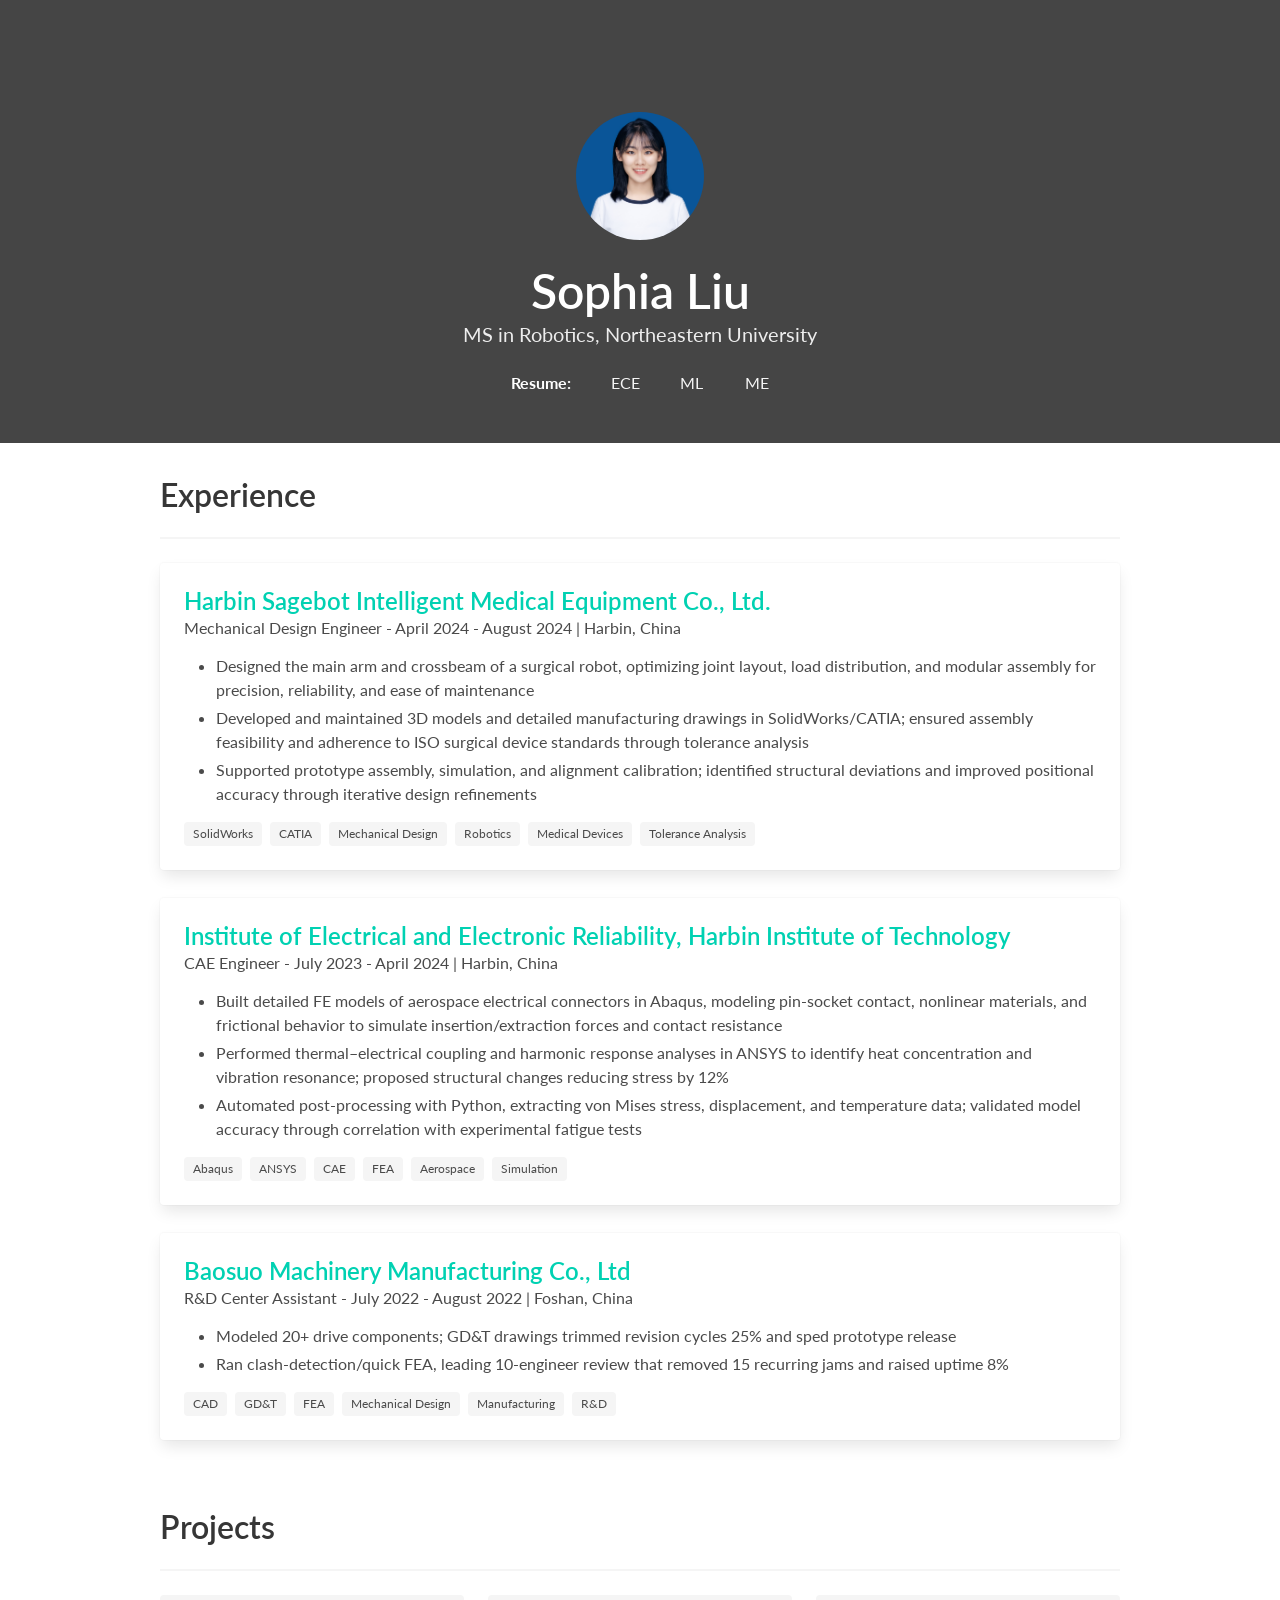
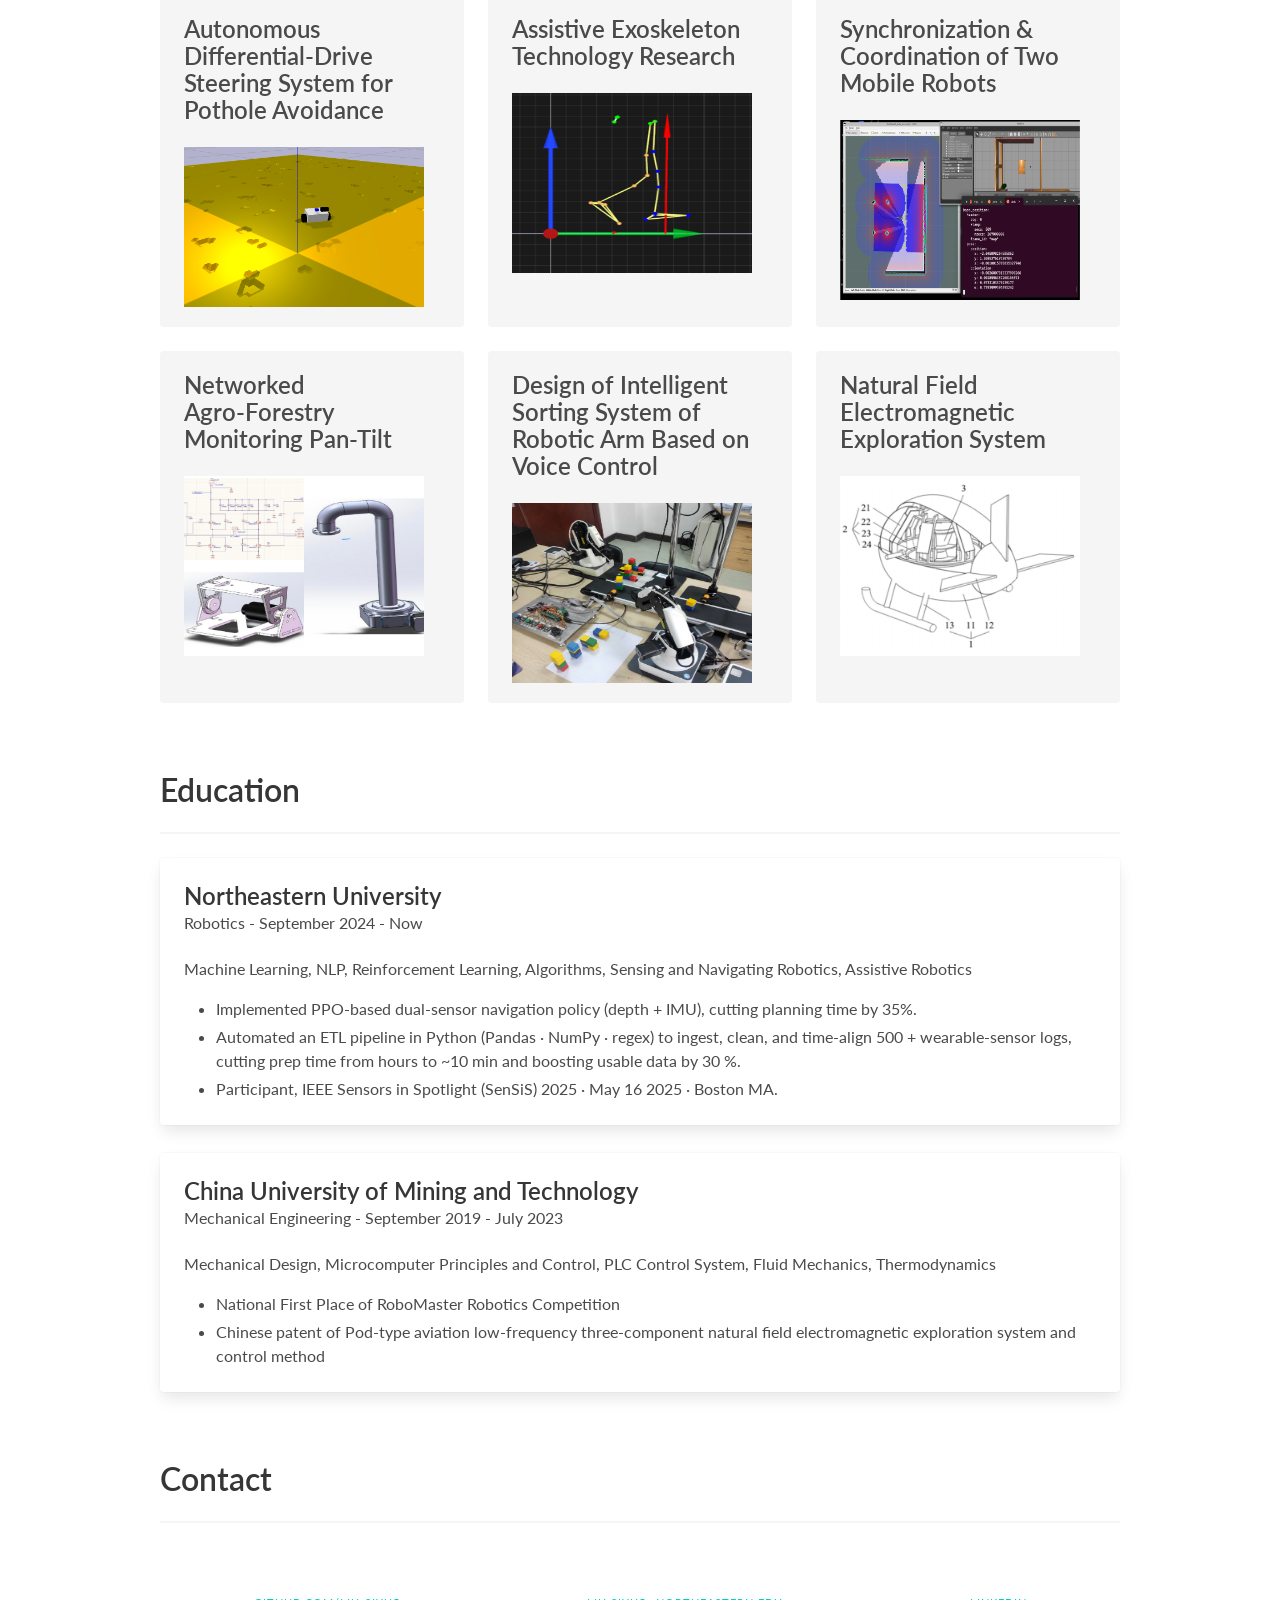
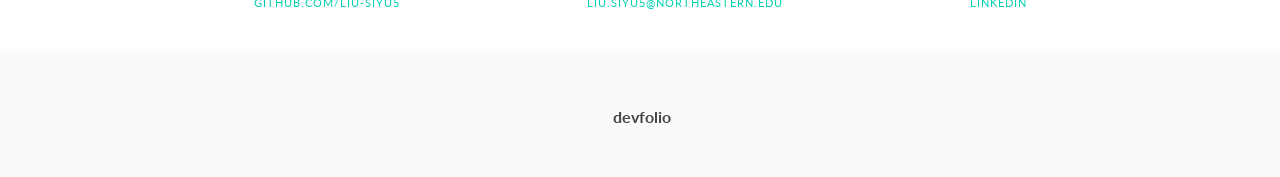
==== commit cdd19e9d: "Fix card structure in index.html" ====
--- a/index.html
+++ b/index.html
@@ -89,7 +89,7 @@
     <div class="container">
       <h1 class="title">Experience</h1>
       <hr />
-      <div class="card card-gap">
+       <div class="card">
         <div class="card-content">
           <div class="content">
             <p class="title is-4"><a href="http://www.hrbszr.com/index.php?m=content&c=index&a=show&catid=24&id=6" target="_blank">Harbin Sagebot Intelligent Medical Equipment Co., Ltd.</a></p>
@@ -112,7 +112,7 @@
       </div>
 
       
-      <div class="card">
+      <div class="card card-gap">
         <div class="card-content">
           <div class="content">
             <p class="title is-4"><a href="https://enhitee.hit.edu.cn/2024/0105/c18784a337546/page.htm" target="_blank">Institute of Electrical and Electronic Reliability, Harbin Institute of Technology</a></p>
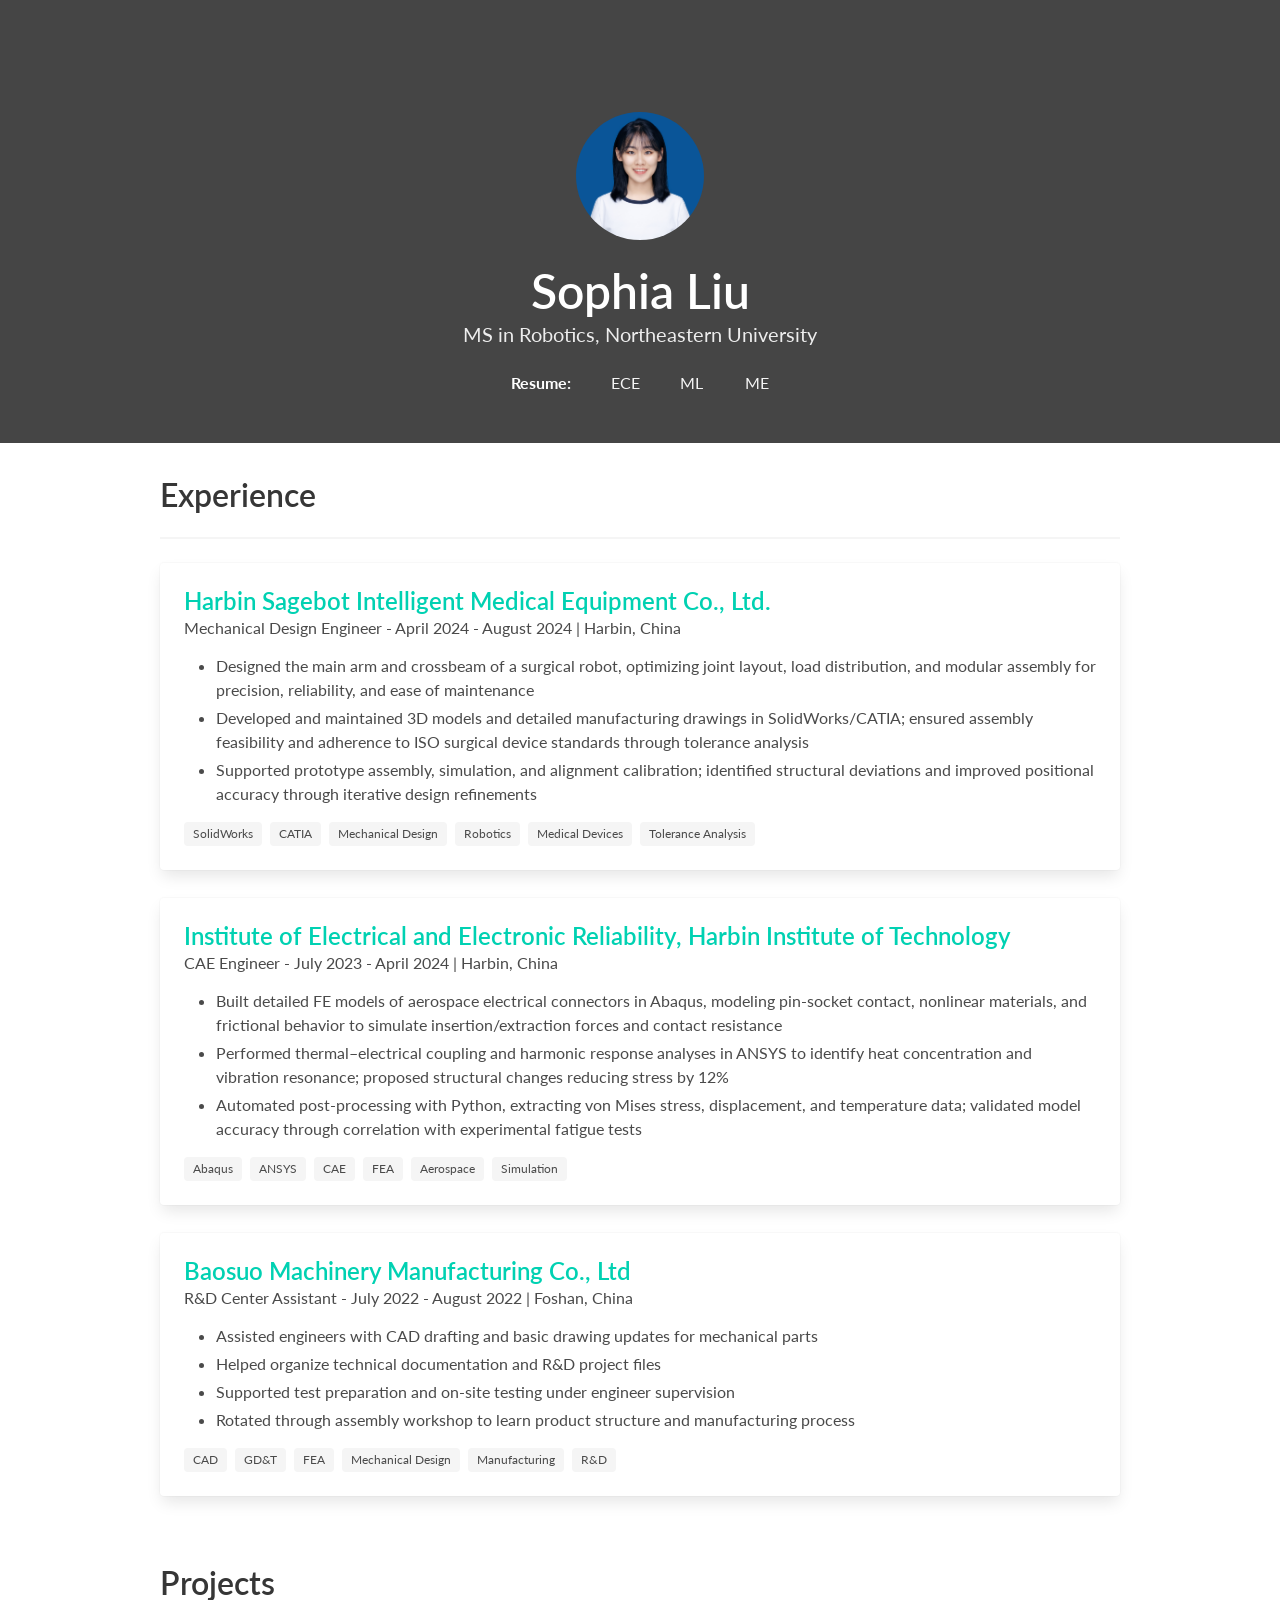
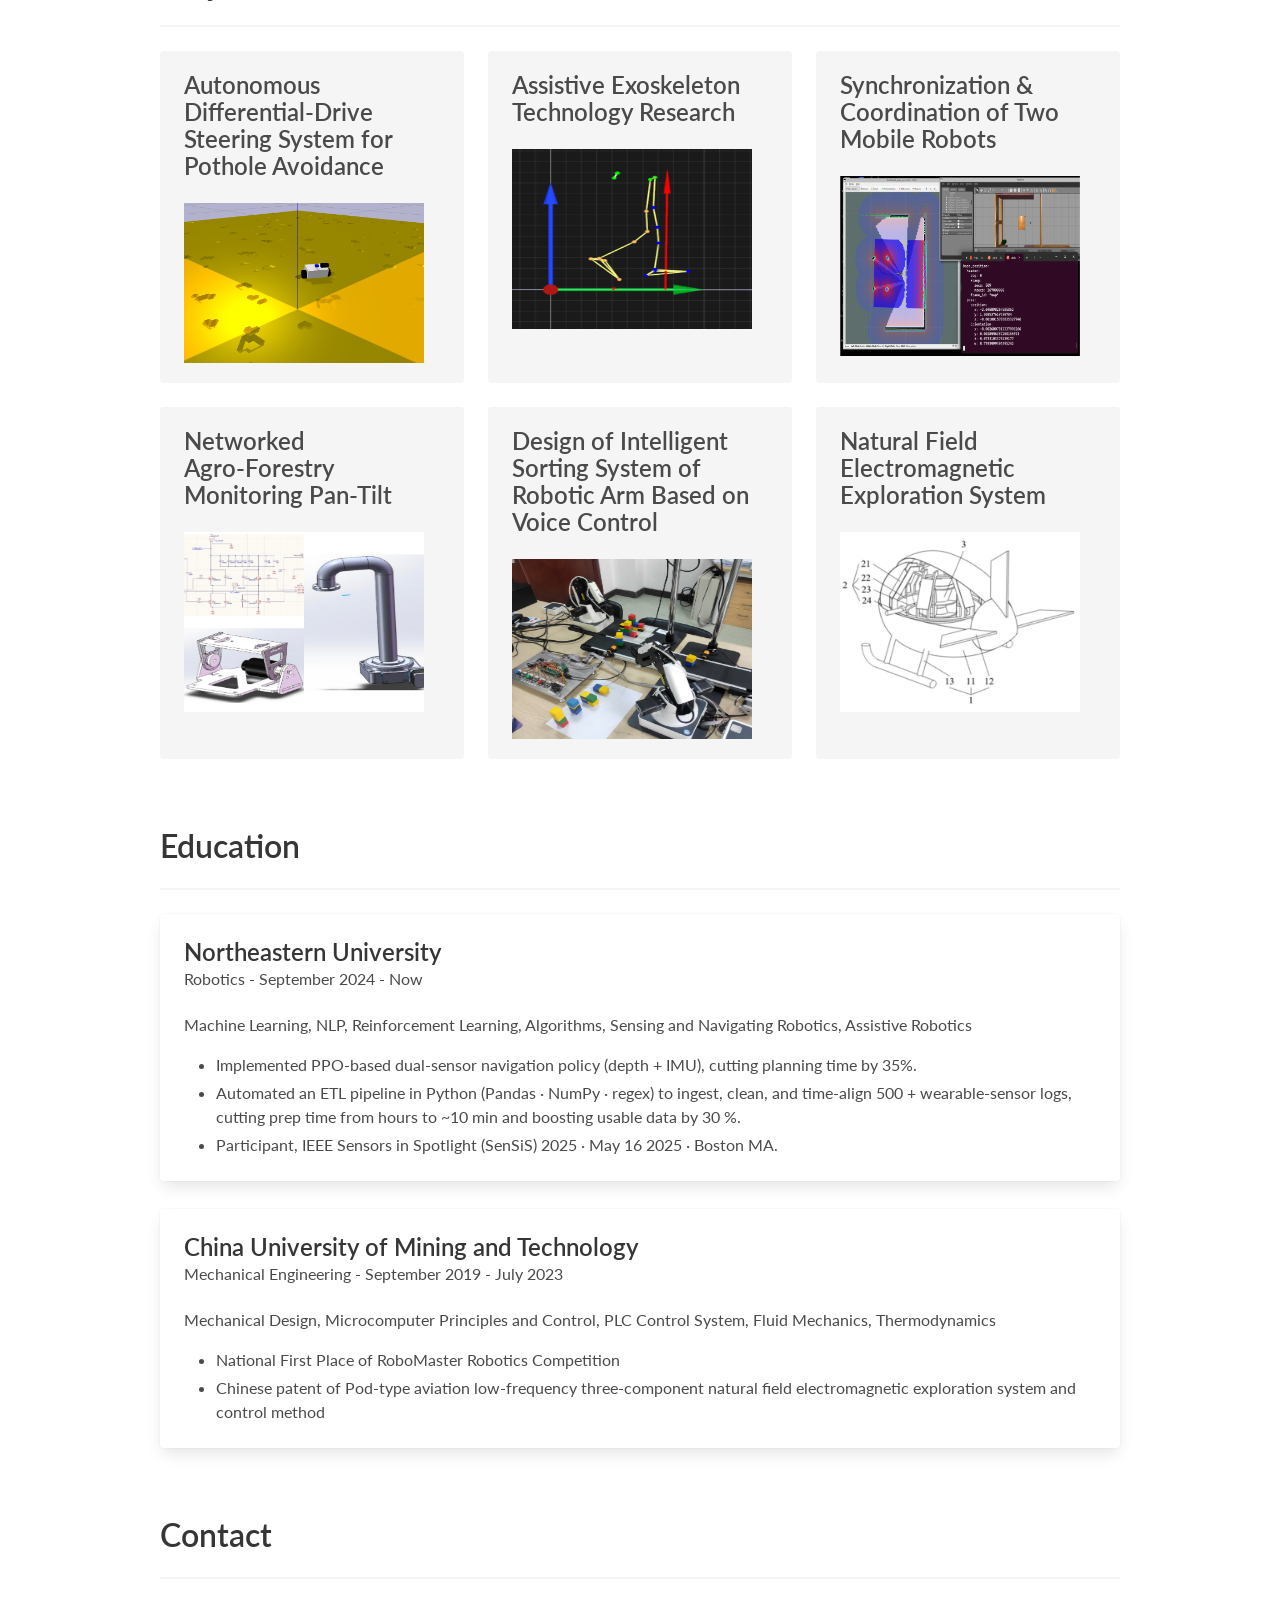
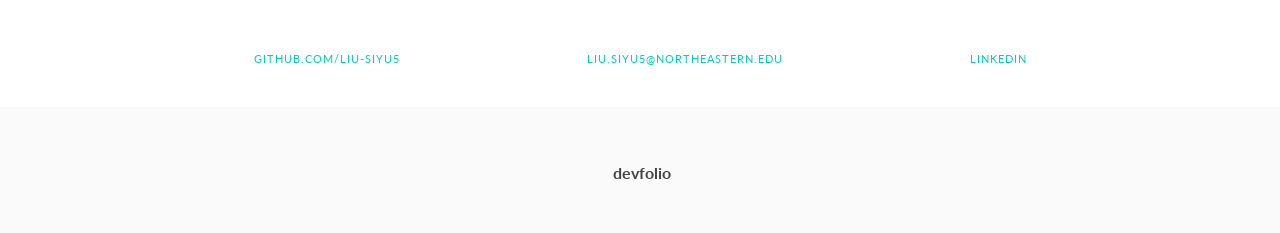
==== commit bce45c33: "Update job responsibilities in index.html" ====
--- a/index.html
+++ b/index.html
@@ -141,8 +141,10 @@
             <p class="title is-4"><a href="https://www.baosuo.com/" target="_blank">Baosuo Machinery Manufacturing Co., Ltd</a></p>
             <p class="subtitle is-6">R&D Center Assistant - <time datetime="2022-7">July 2022</time> - <time datetime="2022-8">August 2022</time> | Foshan, China</p>
             <ul>
-              <li>Modeled 20+ drive components; GD&T drawings trimmed revision cycles 25% and sped prototype release</li>
-              <li>Ran clash‑detection/quick FEA, leading 10‑engineer review that removed 15 recurring jams and raised uptime 8%</li>
+              <li>Assisted engineers with CAD drafting and basic drawing updates for mechanical parts</li>
+              <li>Helped organize technical documentation and R&D project files</li>
+              <li>Supported test preparation and on-site testing under engineer supervision</li>
+              <li>Rotated through assembly workshop to learn product structure and manufacturing process</li>
             </ul>
             <div class="tags">
               <span class="tag">CAD</span>
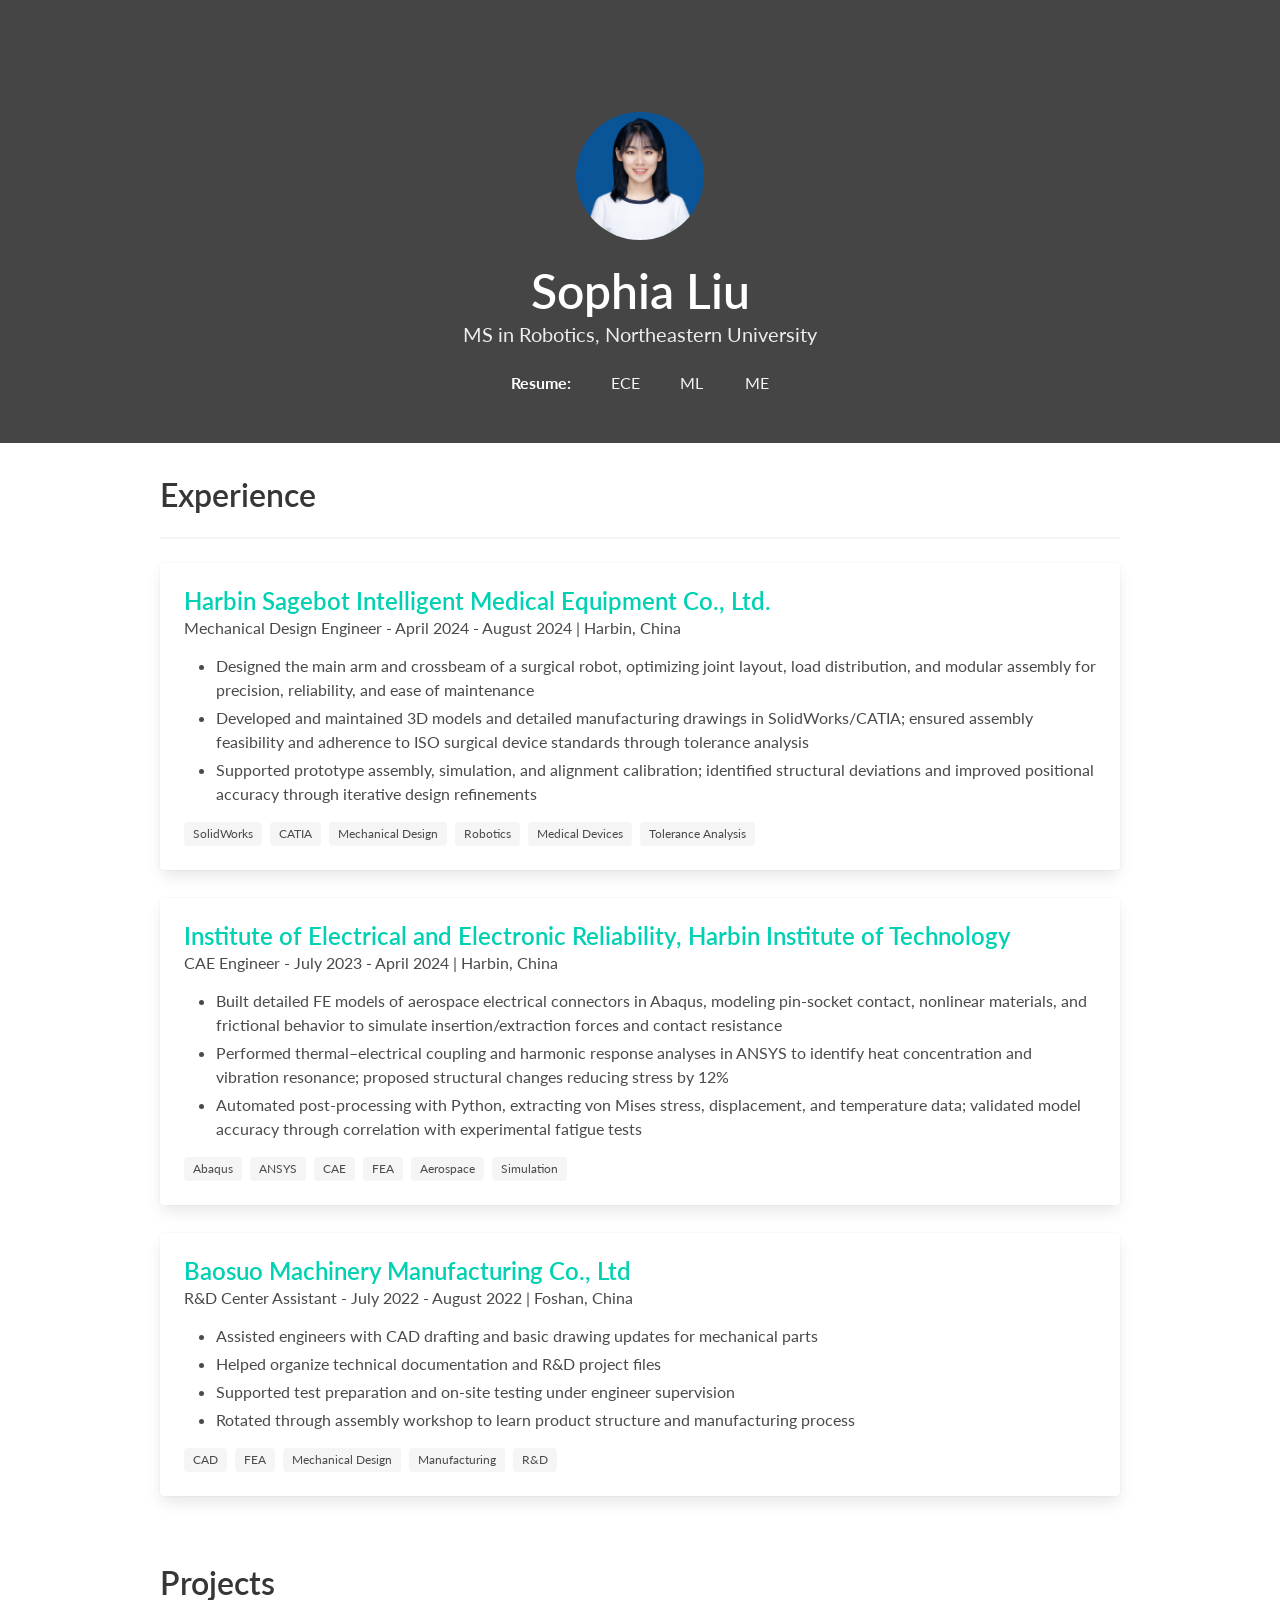
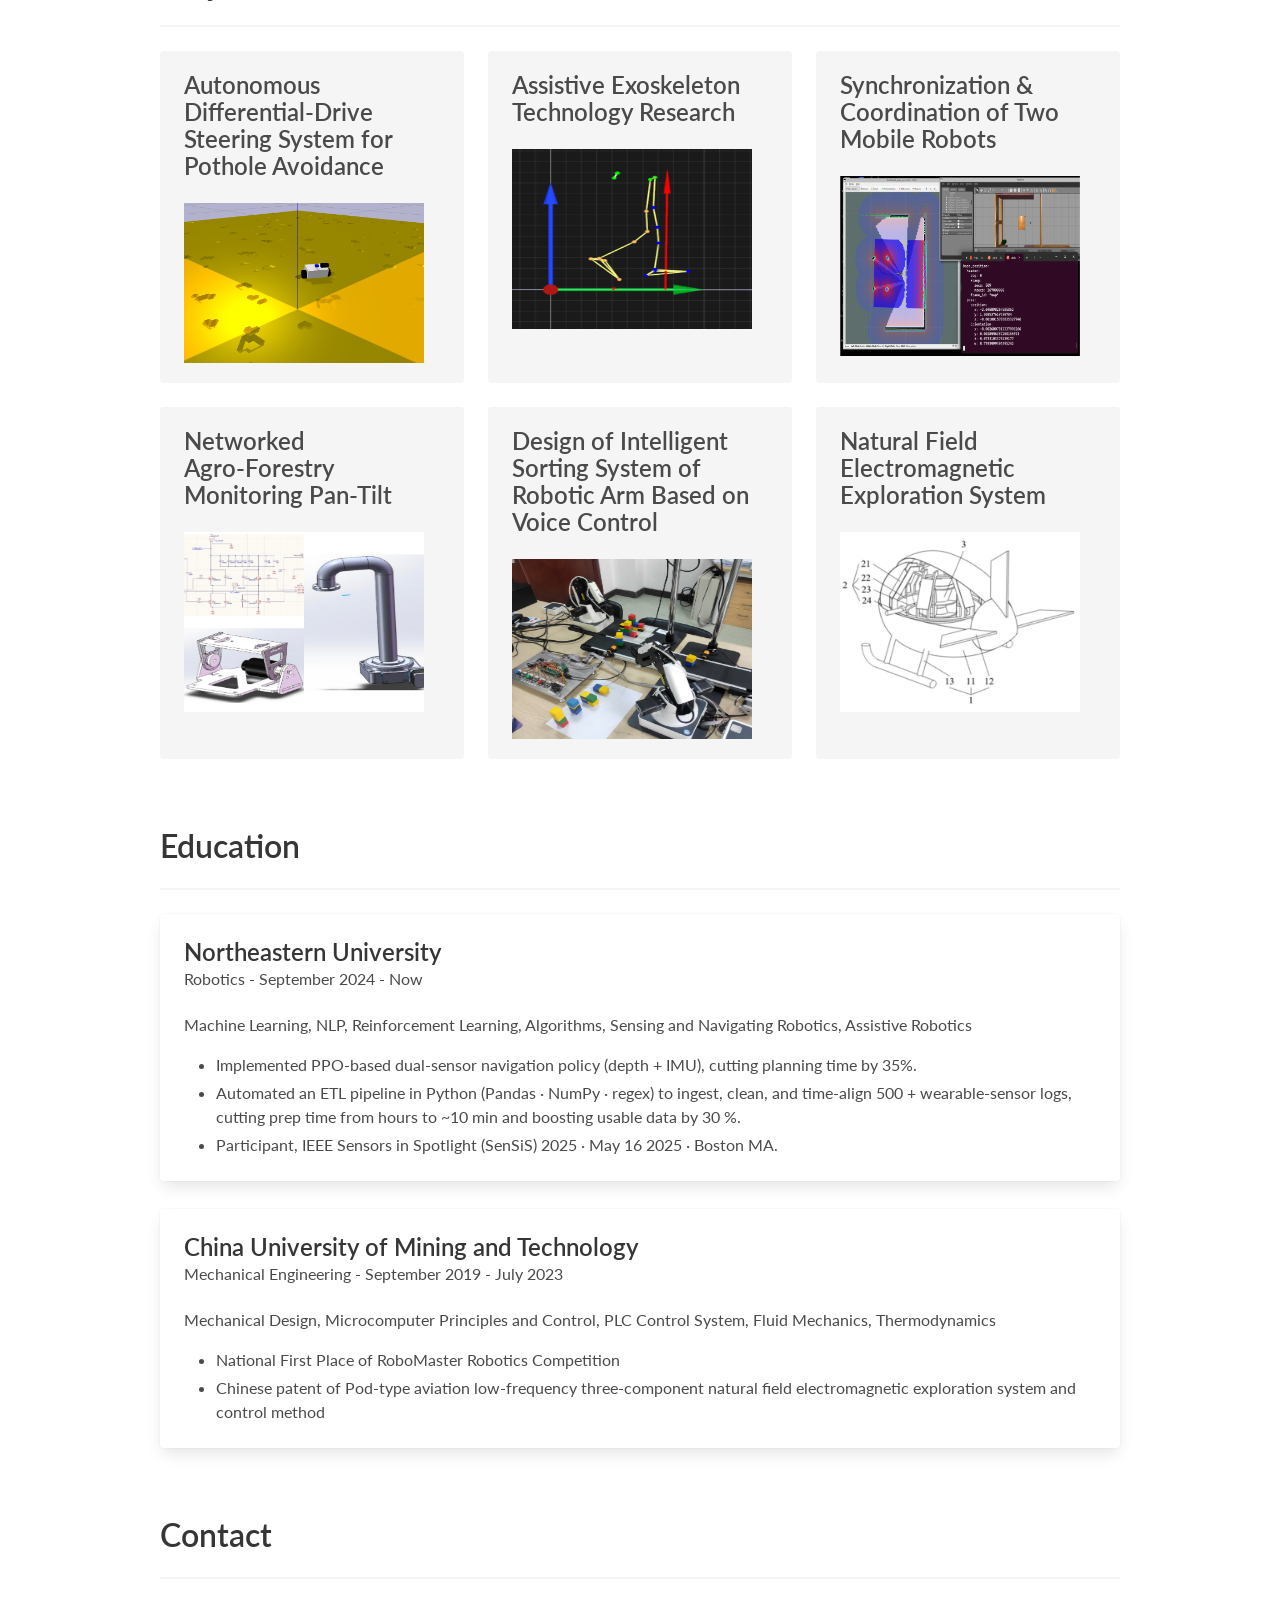
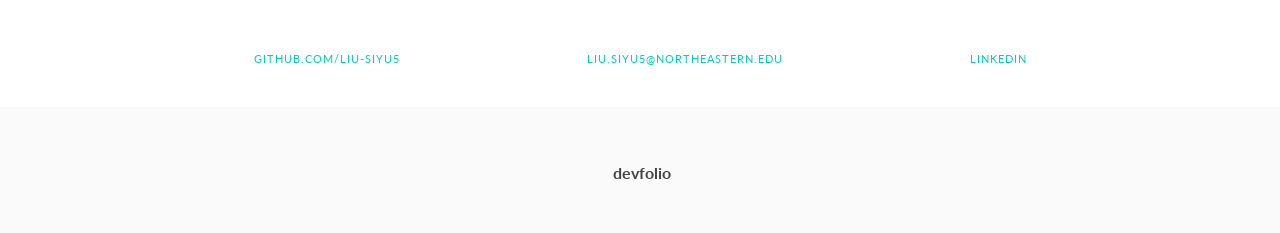
==== commit 4cfddbca: "Remove GD&T tag from index.html Removed GD&T tag from the tags section." ====
--- a/index.html
+++ b/index.html
@@ -148,7 +148,6 @@
             </ul>
             <div class="tags">
               <span class="tag">CAD</span>
-              <span class="tag">GD&T</span>
               <span class="tag">FEA</span>
               <span class="tag">Mechanical Design</span>
               <span class="tag">Manufacturing</span>
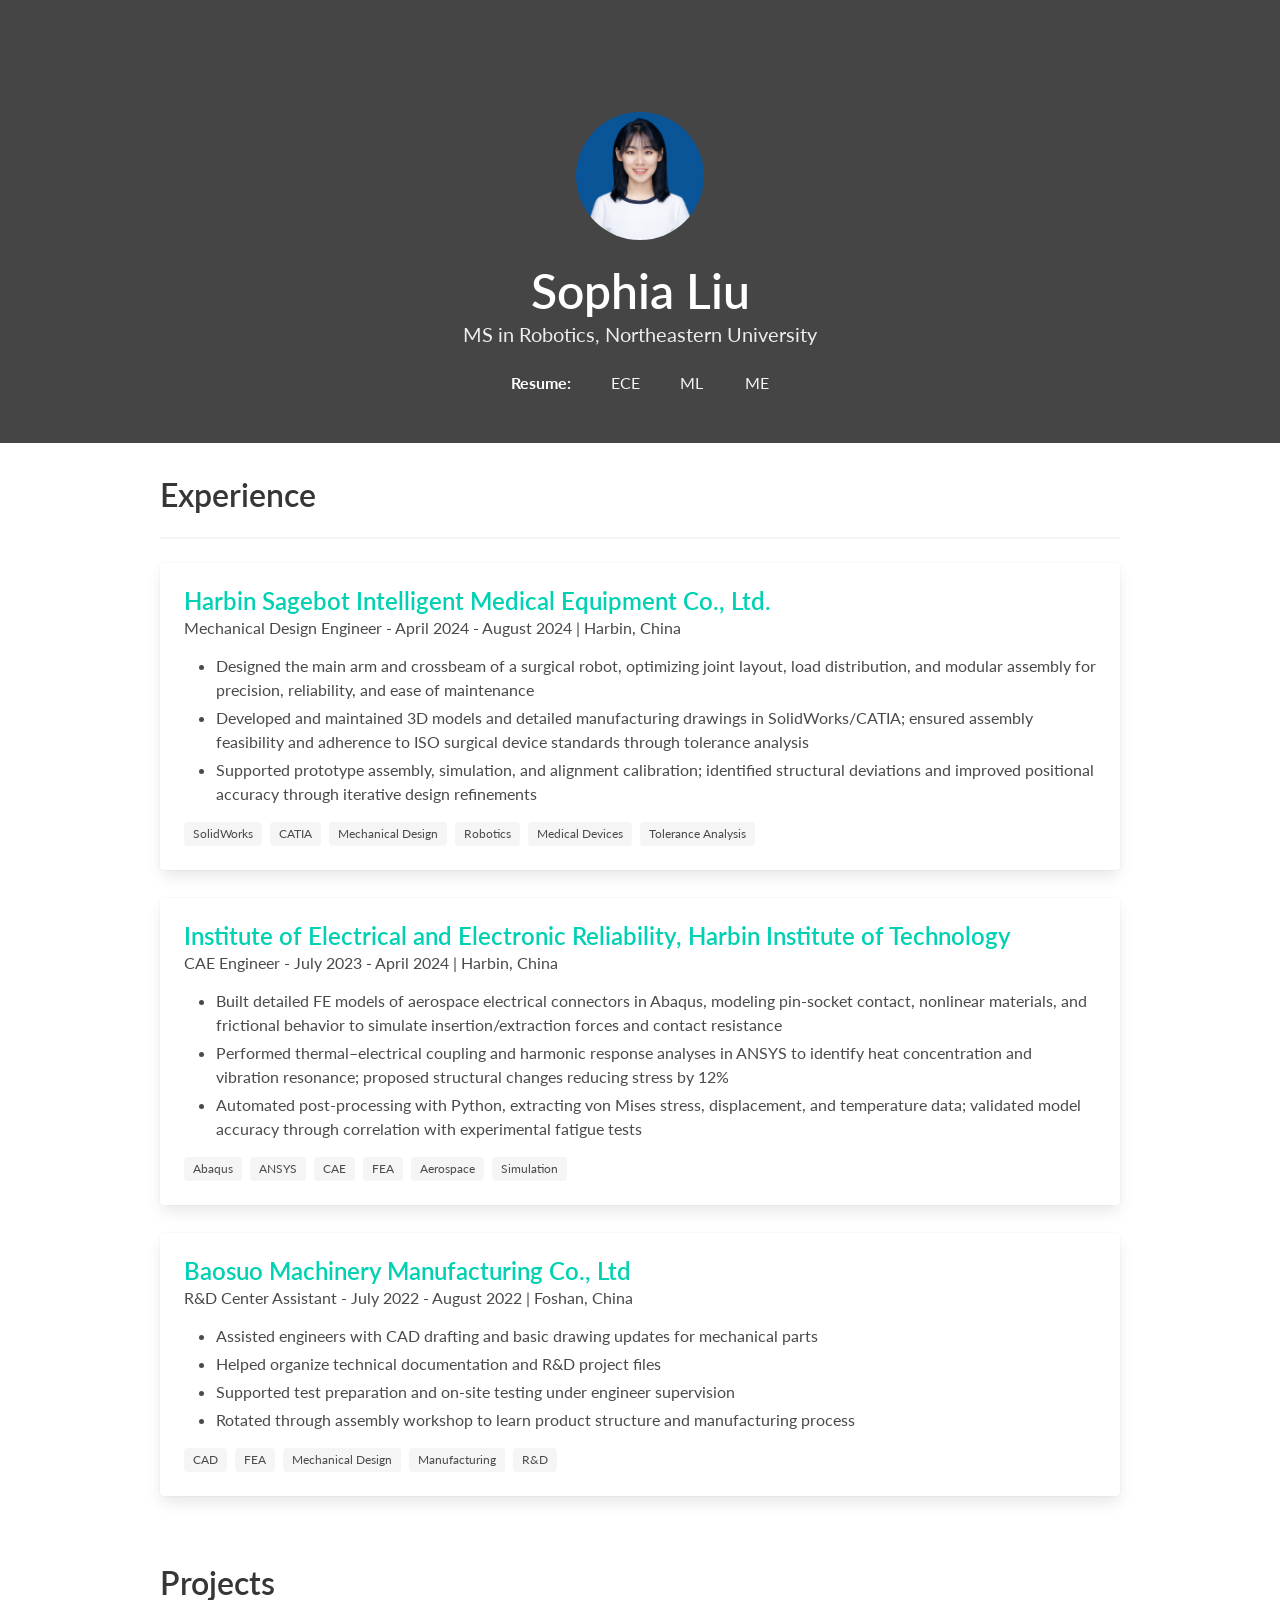
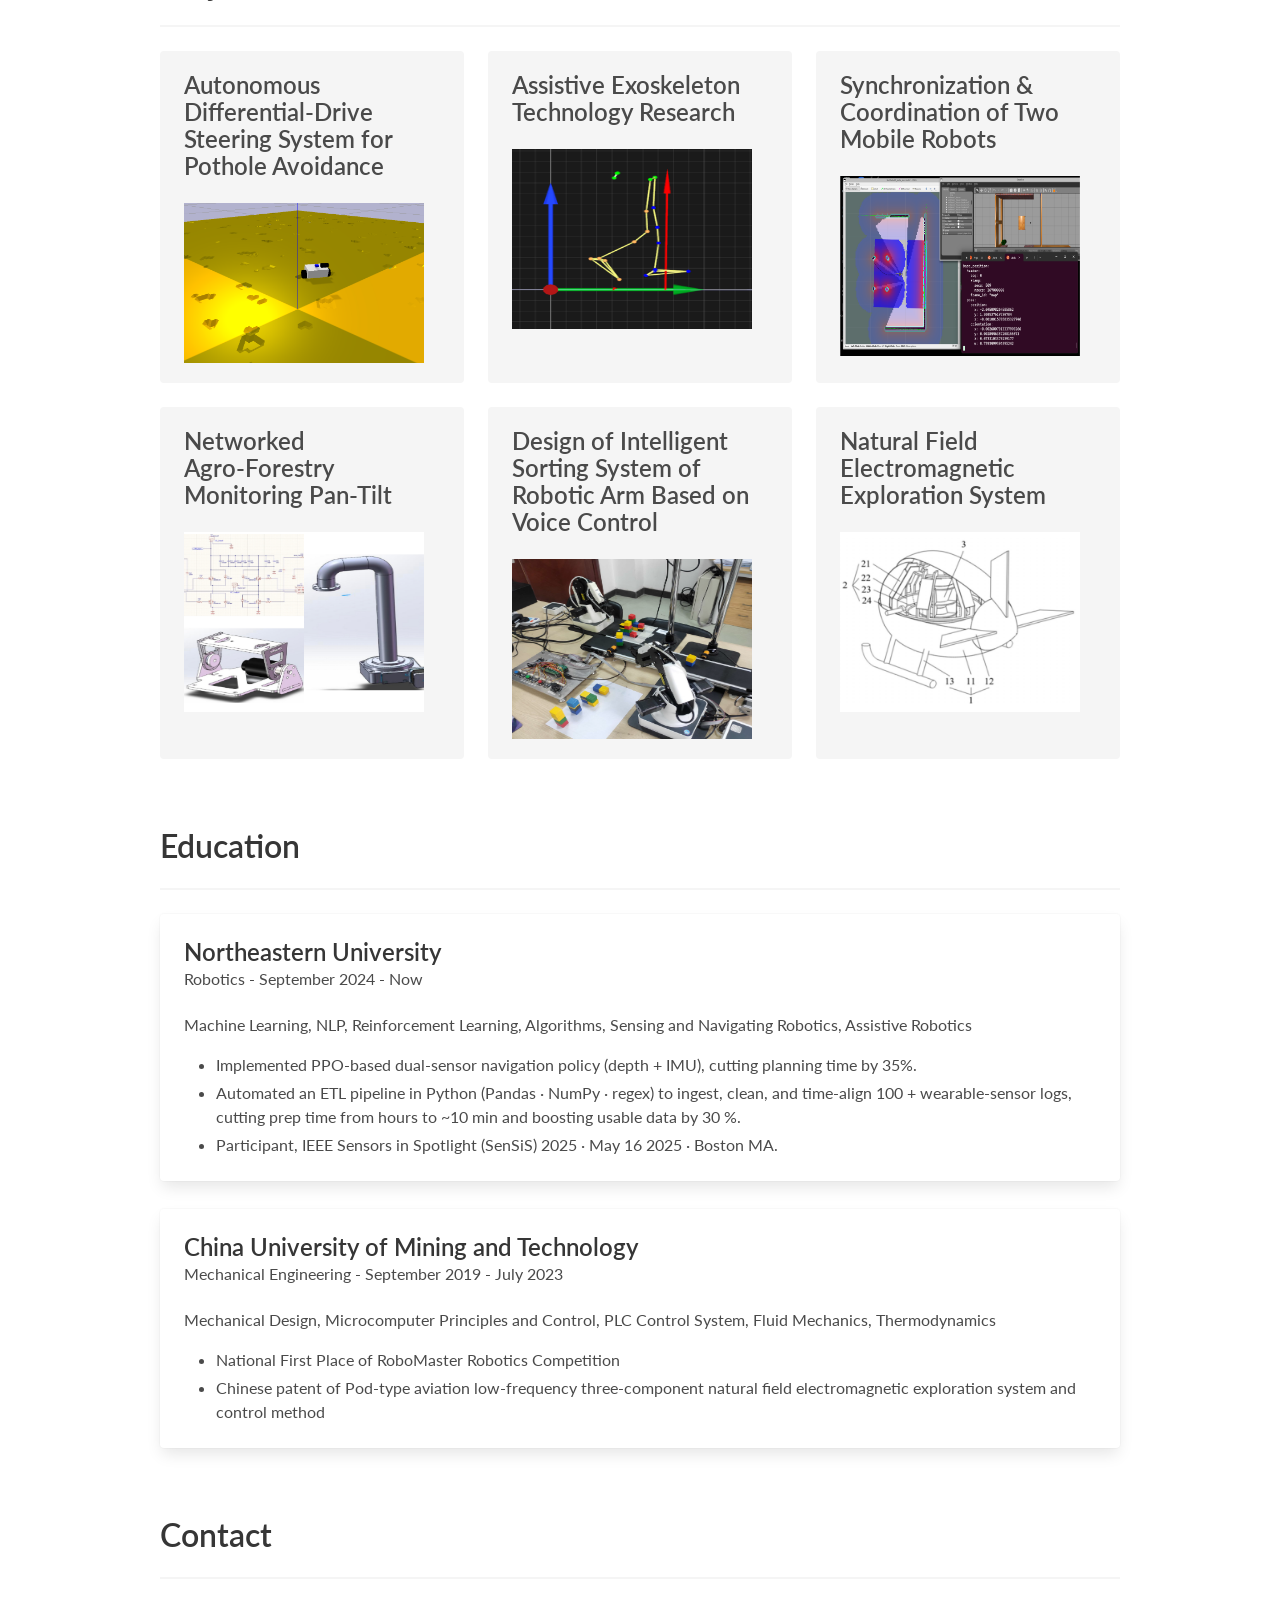
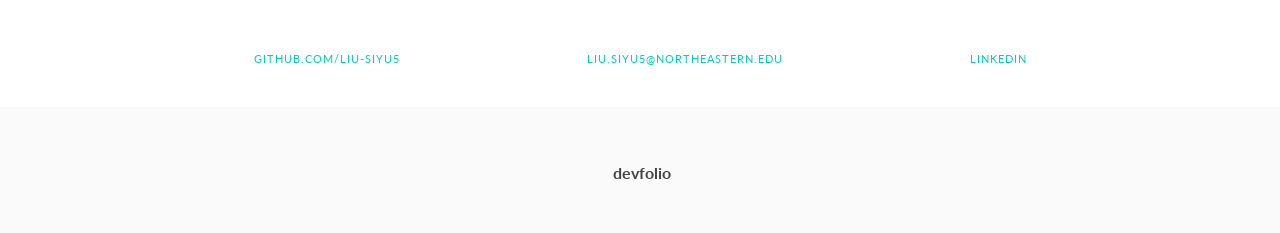
==== commit 5232444e: "Update ETL pipeline log count in index.html" ====
--- a/index.html
+++ b/index.html
@@ -242,7 +242,7 @@
             Machine Learning, NLP, Reinforcement Learning, Algorithms, Sensing and Navigating Robotics, Assistive Robotics
             <ul>
               <li>Implemented PPO-based dual-sensor navigation policy (depth + IMU), cutting planning time by 35%.</li>
-              <li>Automated an ETL pipeline in Python (Pandas · NumPy · regex) to ingest, clean, and time-align 500 + wearable-sensor logs, cutting prep time from hours to ~10 min and boosting usable data by 30 %.</li>
+              <li>Automated an ETL pipeline in Python (Pandas · NumPy · regex) to ingest, clean, and time-align 100 + wearable-sensor logs, cutting prep time from hours to ~10 min and boosting usable data by 30 %.</li>
               <li>Participant, IEEE Sensors in Spotlight (SenSiS) 2025 · May 16 2025 · Boston MA.</li>
             </ul>
           </div>
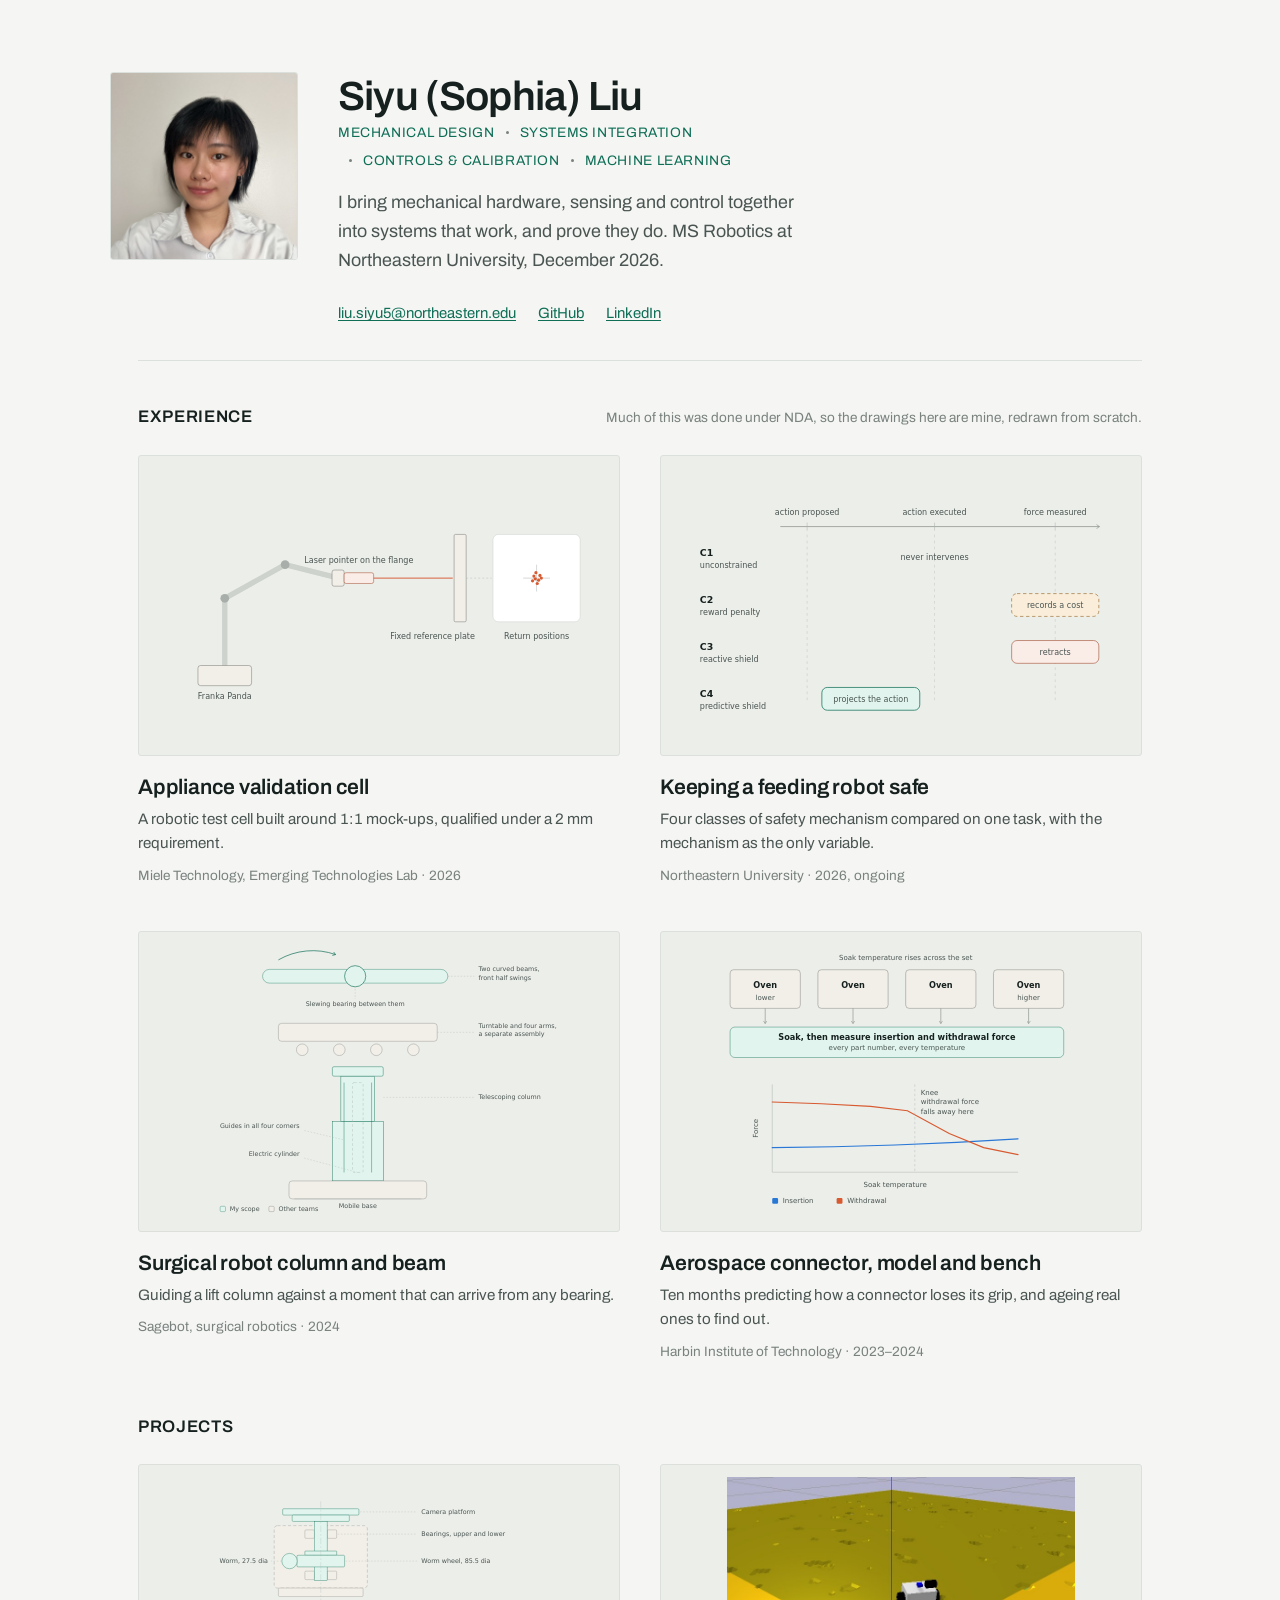
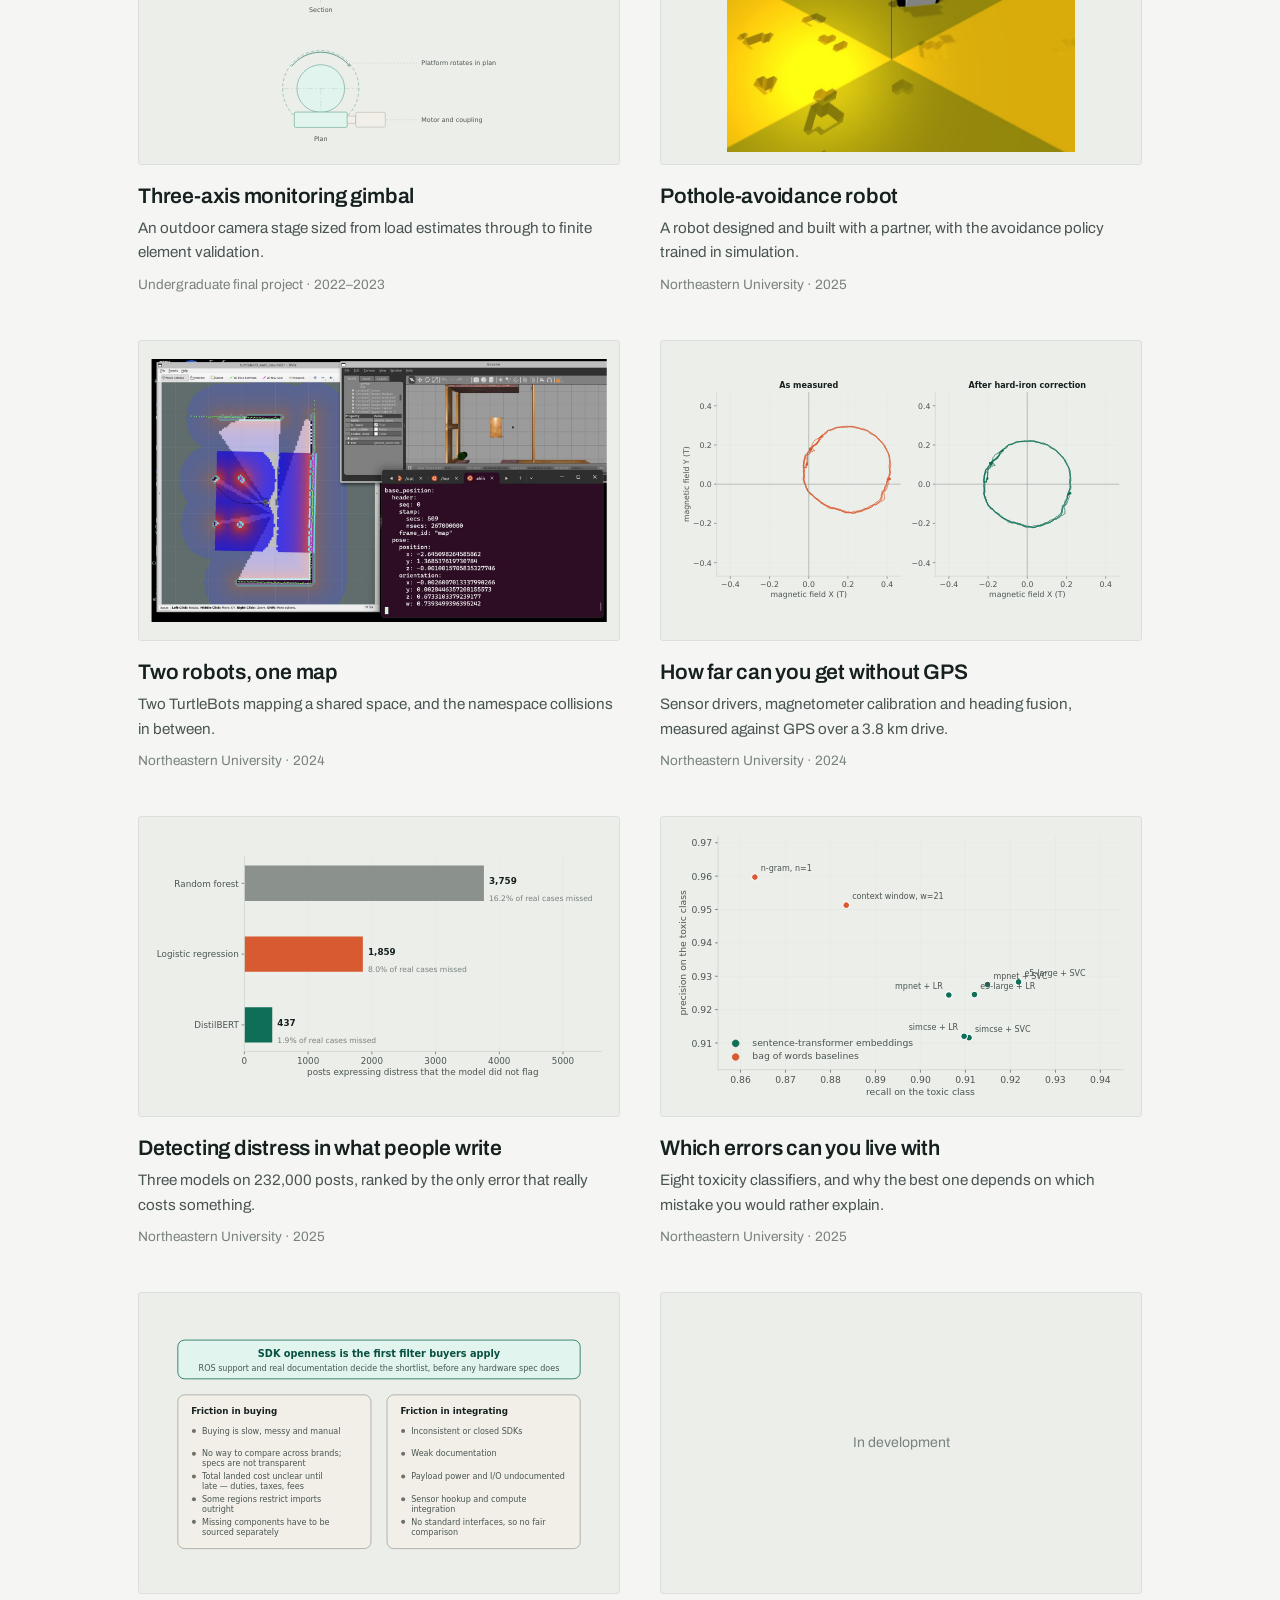
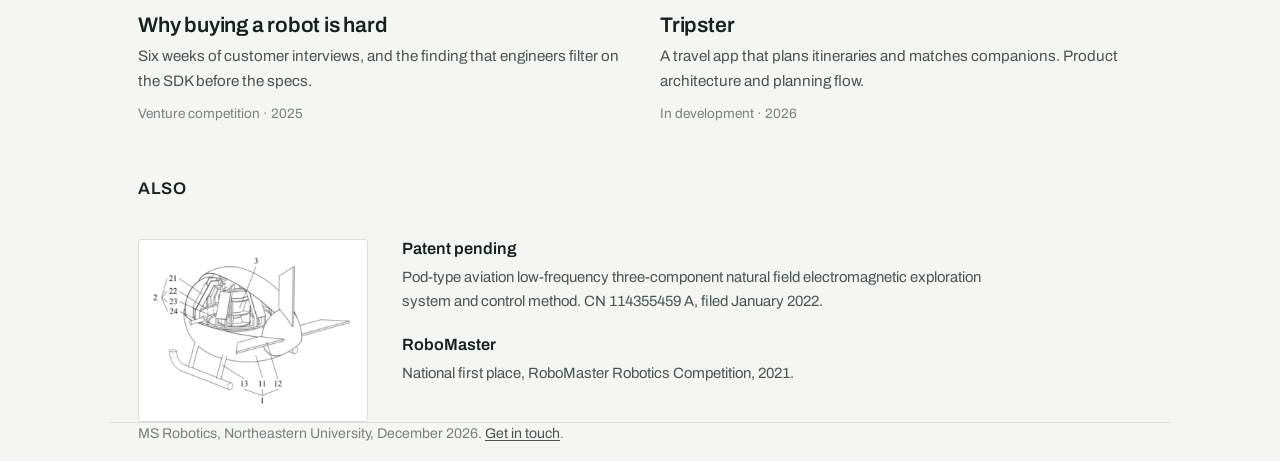
==== commit 48fe31e1: "New Profolio" ====
--- a/index.html
+++ b/index.html
@@ -1,579 +1,163 @@
 <!DOCTYPE html>
 <html lang="en">
+<head>
+<meta charset="utf-8">
+<meta name="viewport" content="width=device-width, initial-scale=1">
+<title>Siyu (Sophia) Liu — robotics and mechanical engineering</title>
+<meta name="description" content="Selected work by Siyu (Sophia) Liu: robotic test cells, motion control and calibration, electro-mechanical design, finite element analysis and reinforcement learning.">
+<link rel="stylesheet" href="assets/css/site.css">
+</head>
+<body>
 
-<head>
-  <title>devfolio</title>
-  <meta name="viewport" content="width=device-width, initial-scale=1">
-  <link rel="icon" href="favicon.png" type="image/x-icon">
-  <link rel="stylesheet" href="css/main.bundle.css">
-  <script src="https://kit.fontawesome.com/4e5a72c756.js"></script>
-</head>
+<header class="wrap masthead-grid">
+  <img class="portrait" src="assets/img/portrait.jpg" alt="Siyu Liu">
+  <div>
+    <h1>Siyu (Sophia) Liu</h1>
+    <p class="skills">
+      <span>Mechanical design</span><span>Systems integration</span><span>Controls &amp; calibration</span><span>Machine learning</span>
+    </p>
+    <p class="role">I bring mechanical hardware, sensing and control together
+      into systems that work, and prove they do. MS Robotics at Northeastern
+      University, December 2026.</p>
+    <nav class="meta-links">
+      <a href="mailto:liu.siyu5@northeastern.edu">liu.siyu5@northeastern.edu</a>
+      <a href="https://github.com/liu-siyu5">GitHub</a>
+      <a href="https://www.linkedin.com/in/sophia-liu-641lsy641">LinkedIn</a>
+    </nav>
+  </div>
+</header>
 
-<body>
-  <nav class="navbar is-primary" role="navigation" aria-label="main navigation">
-    <div class="navbar-brand">
-      <div class="navbar-item is-hidden-desktop">
-        <a href="https://github.com/liu-siyu5" class="icon is-large has-text-light">
-          <i class="fab fa-2x fa-github"></i>
-        </a>
+<div class="wrap"><hr class="rule"></div>
+
+<main class="wrap">
+
+  <div class="section-head">
+    <h2>Experience</h2>
+    <span class="count">Much of this was done under NDA, so the drawings here are mine, redrawn from scratch.</span>
+  </div>
+
+  <div class="grid tight">
+
+    <a class="card" href="projects/miele-validation-cell.html">
+      <div class="panel"><img src="assets/fig/rig.svg" alt="Schematic of a repeatability rig: a robot arm with a laser pointer projecting onto a fixed reference plate."></div>
+      <h2>Appliance validation cell</h2>
+      <p class="blurb">A robotic test cell built around 1:1 mock-ups, qualified under a 2&nbsp;mm requirement.</p>
+      <p class="when">Miele Technology, Emerging Technologies Lab · 2026</p>
+    </a>
+
+    <a class="card" href="projects/safe-feeding.html">
+      <div class="panel"><img src="assets/fig/srl-conditions.svg" alt="A control step from action proposed to executed to force measured, with each safety mechanism marked where it intervenes."></div>
+      <h2>Keeping a feeding robot safe</h2>
+      <p class="blurb">Four classes of safety mechanism compared on one task, with the mechanism as the only variable.</p>
+      <p class="when">Northeastern University · 2026, ongoing</p>
+    </a>
+
+    <a class="card" href="projects/surgical-robot.html">
+      <div class="panel"><img src="assets/fig/sagebot-levels.svg" alt="Three stacked assemblies of a surgical robot, with the column and upper beam marked as my scope."></div>
+      <h2>Surgical robot column and beam</h2>
+      <p class="blurb">Guiding a lift column against a moment that can arrive from any bearing.</p>
+      <p class="when">Sagebot, surgical robotics · 2024</p>
+    </a>
+
+    <a class="card" href="projects/connector-cae.html">
+      <div class="panel"><img src="assets/fig/conn-ageing.svg" alt="Ovens feeding a soak-and-measure step, with withdrawal force falling away past a knee."></div>
+      <h2>Aerospace connector, model and bench</h2>
+      <p class="blurb">Ten months predicting how a connector loses its grip, and ageing real ones to find out.</p>
+      <p class="when">Harbin Institute of Technology · 2023–2024</p>
+    </a>
+
+  </div>
+
+  <div class="section-head">
+    <h2>Projects</h2>
+  </div>
+
+  <div class="grid tight">
+
+    <a class="card" href="projects/three-axis-gimbal.html">
+      <div class="panel"><img src="assets/fig/rotary-stage.svg" alt="Section and plan of the camera rotary stage worm drive."></div>
+      <h2>Three-axis monitoring gimbal</h2>
+      <p class="blurb">An outdoor camera stage sized from load estimates through to finite element validation.</p>
+      <p class="when">Undergraduate final project · 2022–2023</p>
+    </a>
+
+    <a class="card" href="projects/pothole-avoidance.html">
+      <div class="panel"><img src="assets/img/pothole-sim.jpg" alt="A differential-drive robot on procedurally generated pothole terrain in simulation."></div>
+      <h2>Pothole-avoidance robot</h2>
+      <p class="blurb">A robot designed and built with a partner, with the avoidance policy trained in simulation.</p>
+      <p class="when">Northeastern University · 2025</p>
+    </a>
+
+    <a class="card" href="projects/two-robot-slam.html">
+      <div class="panel"><img src="assets/img/slam-rviz.jpg" alt="RViz costmap of a house with a planned path, beside the Gazebo world."></div>
+      <h2>Two robots, one map</h2>
+      <p class="blurb">Two TurtleBots mapping a shared space, and the namespace collisions in between.</p>
+      <p class="when">Northeastern University · 2024</p>
+    </a>
+
+    <a class="card" href="projects/dead-reckoning.html">
+      <div class="panel"><img src="assets/fig/nav-magcal.svg" alt="Magnetometer scatter before and after hard-iron correction."></div>
+      <h2>How far can you get without GPS</h2>
+      <p class="blurb">Sensor drivers, magnetometer calibration and heading fusion, measured against GPS over a 3.8&nbsp;km drive.</p>
+      <p class="when">Northeastern University · 2024</p>
+    </a>
+
+    <a class="card" href="projects/distress-detection.html">
+      <div class="panel"><img src="assets/fig/sui-missed.svg" alt="Bar chart of missed cases by model."></div>
+      <h2>Detecting distress in what people write</h2>
+      <p class="blurb">Three models on 232,000 posts, ranked by the only error that really costs something.</p>
+      <p class="when">Northeastern University · 2025</p>
+    </a>
+
+    <a class="card" href="projects/toxicity-detection.html">
+      <div class="panel"><img src="assets/fig/nlp-tradeoff.svg" alt="Precision against recall for eight toxicity classifiers."></div>
+      <h2>Which errors can you live with</h2>
+      <p class="blurb">Eight toxicity classifiers, and why the best one depends on which mistake you would rather explain.</p>
+      <p class="when">Northeastern University · 2025</p>
+    </a>
+
+    <a class="card" href="projects/robot-marketplace.html">
+      <div class="panel"><img src="assets/fig/mkt-interviews.svg" alt="Interview findings: SDK openness is the first filter buyers apply."></div>
+      <h2>Why buying a robot is hard</h2>
+      <p class="blurb">Six weeks of customer interviews, and the finding that engineers filter on the SDK before the specs.</p>
+      <p class="when">Venture competition · 2025</p>
+    </a>
+
+    <a class="card" href="projects/tripster.html">
+      <div class="panel is-pending">In development</div>
+      <h2>Tripster</h2>
+      <p class="blurb">A travel app that plans itineraries and matches companions. Product architecture and planning flow.</p>
+      <p class="when">In development · 2026</p>
+    </a>
+
+  </div>
+
+  <div class="section-head">
+    <h2>Also</h2>
+  </div>
+
+  <div class="extras">
+    <img src="assets/img/patent-figure.png" alt="Patent drawing of a pod-type airborne electromagnetic exploration system.">
+    <div>
+      <div class="item">
+        <h3>Patent pending</h3>
+        <p>Pod-type aviation low-frequency three-component natural field
+          electromagnetic exploration system and control method.
+          CN&nbsp;114355459&nbsp;A, filed January 2022.</p>
       </div>
-      <!--<div class="navbar-item is-hidden-desktop">
-        <a href="https://fullstackmark.com" class="icon is-large has-text-light">
-          <i class="fas fa-2x fa-globe"></i>
-        </a>
+      <div class="item">
+        <h3>RoboMaster</h3>
+        <p>National first place, RoboMaster Robotics Competition, 2021.</p>
       </div>
-    </div>-->
-    <div class="navbar-menu">
-      <div class="navbar-end">
-        <div class="navbar-item">
-          <a href="https://github.com/liu-siyu5" class="icon is-large has-text-light">
-            <i class="fab fa-2x fa-github"></i>
-          </a>
-        </div>
-        <!--<div class="navbar-item">
-          <a href="https://fullstackmark.com" class="icon is-large has-text-light">
-            <i class="fas fa-2x fa-globe"></i>
-          </a>
-        </div>-->
-      </div>
-    </div>
-  </nav>
-
-  <section class="hero is-primary">
-    <div class="hero-body">
-      <div class="container">
-        <div class="level">
-          <div class="level-item has-text-centered">
-            <figure class="image is-128x128">
-              <img class="is-rounded" src="img/me.jpg">
-            </figure>
-          </div>
-        </div>
-        <div class="columns has-text-centered">
-          <div class="column">
-            <h1 class="title is-1">
-              Sophia Liu
-            </h1>
-            <h2 class="subtitle">
-              MS in Robotics, Northeastern University
-            </h2>
-            <div class="level" style="max-width: 300px; margin: auto;">
-              <div class="level-item has-text-centered">
-                <strong>Resume:</strong>
-              </div>
-              <div class="level-item has-text-centered">
-                <a href="docs/CV-Siyu_Liu-ECE.pdf" class="icon has-text-light">
-                  <i class="fas fa-file-pdf"></i> ECE
-                </a>
-              </div>
-              <div class="level-item has-text-centered">
-                <a href="docs/CV-Siyu_Liu-ML.pdf" class="icon has-text-light">
-                  <i class="fas fa-file-pdf"></i> ML
-                </a>
-              </div>
-              <div class="level-item has-text-centered">
-                <a href="docs/CV-Siyu_Liu-ME.pdf" class="icon has-text-light">
-                  <i class="fas fa-file-pdf"></i> ME
-                </a>
-              </div>
-            </div>
-          </div>
-        </div>
-      </div>
-    </div>
-  </section>
-
-  
-  
-  <section class="section">
-    <div class="container">
-      <h1 class="title">Experience</h1>
-      <hr />
-       <div class="card">
-        <div class="card-content">
-          <div class="content">
-            <p class="title is-4"><a href="http://www.hrbszr.com/index.php?m=content&c=index&a=show&catid=24&id=6" target="_blank">Harbin Sagebot Intelligent Medical Equipment Co., Ltd.</a></p>
-            <p class="subtitle is-6">Mechanical Design Engineer - <time datetime="2024-4">April 2024</time> - <time datetime="2024-8">August 2024</time> | Harbin, China</p>
-            <ul>
-              <li>Designed the main arm and crossbeam of a surgical robot, optimizing joint layout, load distribution, and modular assembly for precision, reliability, and ease of maintenance</li>
-              <li>Developed and maintained 3D models and detailed manufacturing drawings in SolidWorks/CATIA; ensured assembly feasibility and adherence to ISO surgical device standards through tolerance analysis</li>
-              <li>Supported prototype assembly, simulation, and alignment calibration; identified structural deviations and improved positional accuracy through iterative design refinements</li>
-            </ul>
-            <div class="tags">
-              <span class="tag">SolidWorks</span>
-              <span class="tag">CATIA</span>
-              <span class="tag">Mechanical Design</span>
-              <span class="tag">Robotics</span>
-              <span class="tag">Medical Devices</span>
-              <span class="tag">Tolerance Analysis</span>
-            </div>
-          </div>
-        </div>
-      </div>
-
-      
-      <div class="card card-gap">
-        <div class="card-content">
-          <div class="content">
-            <p class="title is-4"><a href="https://enhitee.hit.edu.cn/2024/0105/c18784a337546/page.htm" target="_blank">Institute of Electrical and Electronic Reliability, Harbin Institute of Technology</a></p>
-            <p class="subtitle is-6">CAE Engineer - <time datetime="2023-7">July 2023</time> - <time datetime="2024-4">April 2024</time> | Harbin, China</p>
-            <ul>
-              <li>Built detailed FE models of aerospace electrical connectors in Abaqus, modeling pin-socket contact, nonlinear materials, and frictional behavior to simulate insertion/extraction forces and contact resistance</li>
-              <li>Performed thermal–electrical coupling and harmonic response analyses in ANSYS to identify heat concentration and vibration resonance; proposed structural changes reducing stress by 12%</li>
-              <li>Automated post-processing with Python, extracting von Mises stress, displacement, and temperature data; validated model accuracy through correlation with experimental fatigue tests</li>
-            </ul>
-            <div class="tags">
-              <span class="tag">Abaqus</span>
-              <span class="tag">ANSYS</span>
-              <span class="tag">CAE</span>
-              <span class="tag">FEA</span>
-              <span class="tag">Aerospace</span>
-              <span class="tag">Simulation</span>
-            </div>
-          </div>
-        </div>
-      </div>
-    
-    
-      <div class="card card-gap">
-        <div class="card-content">
-          <div class="content">
-            <p class="title is-4"><a href="https://www.baosuo.com/" target="_blank">Baosuo Machinery Manufacturing Co., Ltd</a></p>
-            <p class="subtitle is-6">R&D Center Assistant - <time datetime="2022-7">July 2022</time> - <time datetime="2022-8">August 2022</time> | Foshan, China</p>
-            <ul>
-              <li>Assisted engineers with CAD drafting and basic drawing updates for mechanical parts</li>
-              <li>Helped organize technical documentation and R&D project files</li>
-              <li>Supported test preparation and on-site testing under engineer supervision</li>
-              <li>Rotated through assembly workshop to learn product structure and manufacturing process</li>
-            </ul>
-            <div class="tags">
-              <span class="tag">CAD</span>
-              <span class="tag">FEA</span>
-              <span class="tag">Mechanical Design</span>
-              <span class="tag">Manufacturing</span>
-              <span class="tag">R&D</span>
-            </div>
-          </div>
-        </div>
-      </div>
-    </div>
-  </section>
-
-
-  <section class="section">
-    <div class="container">
-      <h1 class="title">Projects</h1>
-      <hr />
-      <div class="tile is-ancestor">
-        <div class="tile is-vertical is-12">
-          <div class="tile">
-            <div class="tile is-parent">
-              <article class="tile is-child notification">
-                <p class="title is-4">Autonomous Differential-Drive Steering System for Pothole Avoidance</p>
-                <figure class="image is-3by2">
-                  <img class="modal-trigger" data-target="project-1-modal" src="img/project-1-cover.png">
-                </figure>
-              </article>
-            </div>
-            <div class="tile is-parent">
-              <article class="tile is-child notification">
-                <p class="title is-4">Assistive Exoskeleton Technology Research</p>
-                <figure class="image is-4by3">
-                  <img class="modal-trigger" data-target="project-2-modal" src="img/project-2-cover.png">
-                </figure>
-              </article>
-            </div>
-            <div class="tile is-parent">
-              <article class="tile is-child notification">
-                <p class="title is-4">Synchronization & Coordination of Two Mobile Robots</p>
-                <figure class="image is-4by3">
-                  <img class="modal-trigger" data-target="project-3-modal" src="img/project-3-cover.png">
-                </figure>
-              </article>
-            </div>
-          </div>
-        </div>
-      </div>
-      <div class="tile is-ancestor">
-        <div class="tile is-vertical is-12">
-          <div class="tile">
-            <div class="tile is-parent">
-              <article class="tile is-child notification">
-                <p class="title is-4">Networked Agro‑Forestry Monitoring Pan‑Tilt</p>
-                <figure class="image is-4by3">
-                  <img class="modal-trigger" data-target="project-4-modal" src="img/project-4-cover.png">
-                </figure>
-              </article>
-            </div>
-            <div class="tile is-parent">
-              <article class="tile is-child notification">
-                <p class="title is-4">Design of Intelligent Sorting System of Robotic Arm Based on Voice Control</p>
-                <figure class="image is-4by3">
-                  <img class="modal-trigger" data-target="project-5-modal" src="img/project-5-cover.png">
-                </figure>
-              </article>
-            </div>
-            <div class="tile is-parent">
-              <article class="tile is-child notification">
-                <p class="title is-4">Natural Field Electromagnetic Exploration System</p>
-                <figure class="image is-4by3">
-                  <img class="modal-trigger" data-target="project-6-modal" src="img/project-6-cover.png">
-                </figure>
-              </article>
-            </div>
-          </div>
-        </div>
-      </div>
-    </div>
-  </section>
-
-  <section class="section">
-    <div class="container">
-      <h1 class="title">Education</h1>
-      <hr />
-      <div class="card">
-        <div class="card-content">
-          <div class="content">
-            <p class="title is-4">Northeastern University</p>
-            <p class="subtitle is-6">Robotics - <time datetime="2026-9">September 2024</time> - <time
-                datetime="2026-9">Now</time></p>
-          </div>
-          <div class="content">
-            Machine Learning, NLP, Reinforcement Learning, Algorithms, Sensing and Navigating Robotics, Assistive Robotics
-            <ul>
-              <li>Implemented PPO-based dual-sensor navigation policy (depth + IMU), cutting planning time by 35%.</li>
-              <li>Automated an ETL pipeline in Python (Pandas · NumPy · regex) to ingest, clean, and time-align 100 + wearable-sensor logs, cutting prep time from hours to ~10 min and boosting usable data by 30 %.</li>
-              <li>Participant, IEEE Sensors in Spotlight (SenSiS) 2025 · May 16 2025 · Boston MA.</li>
-            </ul>
-          </div>
-        </div>
-      </div>
-      <div class="card card-gap">
-        <div class="card-content">
-          <div class="content">
-            <p class="title is-4">China University of Mining and Technology</p>
-            <p class="subtitle is-6">Mechanical Engineering - <time datetime="2023-7">September 2019</time> - <time
-                datetime="2023-7">July 2023</time></p>
-          </div>
-          <div class="content">
-            Mechanical Design, Microcomputer Principles and Control, PLC Control System, Fluid Mechanics, Thermodynamics
-            <ul>
-              <li>National First Place of RoboMaster Robotics Competition</li>
-              <li>Chinese patent of Pod-type aviation low-frequency three-component natural field electromagnetic exploration system and
-control method</li>
-            </ul>
-          </div>
-        </div>
-      </div>
-    </div>
-  </section>
-
-  <section class="section">
-    <div class="container">
-      <h1 class="title">Contact</h1>
-      <hr />
-      <nav class="level">
-        <div class="level-item has-text-centered">
-          <div>
-            <a href="https://github.com/liu-siyu5" class="icon is-large">
-              <i class="fab fa-2x fa-github"></i>
-            </a>
-            <p class="heading"><a href="https://github.com/liu-siyu5">github.com/liu-siyu5</a></p>
-          </div>
-        </div>
-        <!--<div class="level-item has-text-centered">
-          <div>
-            <a href="https://fullstackmark.com" class="icon is-large">
-              <i class="fas fa-2x fa-globe"></i>
-            </a>
-            <p class="heading"><a href="https://fullstackmark.com">fullstackmark.com</a></p>
-          </div>
-        </div>-->
-        <div class="level-item has-text-centered">
-          <div>
-            <a href="liu.siyu5@northeastern.edu" class="icon is-large">
-              <i class="fas fa-2x fa-envelope"></i>
-            </a>
-            <p class="heading"><a href="mailto:liu.siyu5@northeastern.edu">liu.siyu5@northeastern.edu</a></p>
-          </div>
-        </div>
-        <div class="level-item has-text-centered">
-          <div>
-            <a href="https://www.linkedin.com/in/sophia-liu-641lsy641" class="icon is-large">
-              <i class="fab fa-2x fa-linkedin-in"></i>
-            </a>
-            <p class="heading"><a href="https://www.linkedin.com/in/sophia-liu-641lsy641">linkedin</a></p>
-          </div>
-        </div>
-      </nav>
-    </div>
-  </section>
-
-  <!-- Modals -->
-  <div id="project-1-modal" class="modal">
-    <div class="modal-background"></div>
-    <div class="modal-card">
-      <header class="modal-card-head">
-        <p class="modal-card-title">Project title</p>
-        <button class="delete" aria-label="close"></button>
-      </header>
-      <section class="modal-card-body">
-
-        <div id="project-1-modal-carousel" class="carousel">
-          <figure class="image is-4by3 carousel-cell">
-            <img src="img/carousel/1.png">
-          </figure>
-          <figure class="image is-4by3 carousel-cell">
-            <img src="img/carousel/2.png">
-          </figure>
-          <figure class="image is-4by3 carousel-cell">
-            <img src="img/carousel/3.png">
-          </figure>
-        </div>
-
-        <div class="content">
-
-          <p>Lorem ipsum dolor sit amet, consectetur adipiscing elit, sed do eiusmod tempor incididunt ut labore et
-            dolore
-            magna aliqua. Ut enim ad minim veniam, quis nostrud exercitation ullamco laboris nisi ut aliquip ex ea
-            commodo
-            consequat.</p>
-
-          <div class="tags">
-            <span class="tag">angular</span>
-            <span class="tag">mongo</span>
-            <span class="tag">typscript</span>
-            <span class="tag">node</span>
-          </div>
-
-        </div>
-
-      </section>
-      <footer class="modal-card-foot">
-        <button class="button is-success">Close</button>
-      </footer>
     </div>
   </div>
 
-  <div id="project-2-modal" class="modal">
-    <div class="modal-background"></div>
-    <div class="modal-card">
-      <header class="modal-card-head">
-        <p class="modal-card-title">Project title</p>
-        <button class="delete" aria-label="close"></button>
-      </header>
-      <section class="modal-card-body">
+</main>
 
-        <div id="project-2-modal-carousel" class="carousel">
-          <figure class="image is-4by3 carousel-cell">
-            <img src="img/carousel/1.png">
-          </figure>
-          <figure class="image is-4by3 carousel-cell">
-            <img src="img/carousel/2.png">
-          </figure>
-          <figure class="image is-4by3 carousel-cell">
-            <img src="img/carousel/3.png">
-          </figure>
-        </div>
+<footer class="wrap">
+  <p>MS Robotics, Northeastern University, December 2026.
+    <a href="mailto:liu.siyu5@northeastern.edu">Get in touch</a>.</p>
+</footer>
 
-        <div class="content">
-
-          <p>Lorem ipsum dolor sit amet, consectetur adipiscing elit, sed do eiusmod tempor incididunt ut labore et
-            dolore
-            magna aliqua. Ut enim ad minim veniam, quis nostrud exercitation ullamco laboris nisi ut aliquip ex ea
-            commodo
-            consequat.</p>
-
-          <div class="tags">
-            <span class="tag">angular</span>
-            <span class="tag">mongo</span>
-            <span class="tag">typscript</span>
-            <span class="tag">node</span>
-          </div>
-
-        </div>
-
-      </section>
-      <footer class="modal-card-foot">
-        <button class="button is-success">Close</button>
-      </footer>
-    </div>
-  </div>
-
-  <div id="project-3-modal" class="modal">
-    <div class="modal-background"></div>
-    <div class="modal-card">
-      <header class="modal-card-head">
-        <p class="modal-card-title">Project title</p>
-        <button class="delete" aria-label="close"></button>
-      </header>
-      <section class="modal-card-body">
-        <div id="project-3-modal-carousel" class="carousel">
-          <figure class="image is-4by3 carousel-cell">
-            <img src="img/carousel/1.png">
-          </figure>
-          <figure class="image is-4by3 carousel-cell">
-            <img src="img/carousel/2.png">
-          </figure>
-          <figure class="image is-4by3 carousel-cell">
-            <img src="img/carousel/3.png">
-          </figure>
-        </div>
-
-        <div class="content">
-          <p>Lorem ipsum dolor sit amet, consectetur adipiscing elit, sed do eiusmod tempor incididunt ut labore et
-            dolore
-            magna aliqua. Ut enim ad minim veniam, quis nostrud exercitation ullamco laboris nisi ut aliquip ex ea
-            commodo
-            consequat.</p>
-          <div class="tags">
-            <span class="tag">angular</span>
-            <span class="tag">mongo</span>
-            <span class="tag">typscript</span>
-            <span class="tag">node</span>
-          </div>
-        </div>
-
-      </section>
-      <footer class="modal-card-foot">
-        <button class="button is-success">Close</button>
-      </footer>
-    </div>
-  </div>
-
-  <div id="project-4-modal" class="modal">
-    <div class="modal-background"></div>
-    <div class="modal-card">
-      <header class="modal-card-head">
-        <p class="modal-card-title">Project title</p>
-        <button class="delete" aria-label="close"></button>
-      </header>
-      <section class="modal-card-body">
-        <div id="project-4-modal-carousel" class="carousel">
-          <figure class="image is-4by3 carousel-cell">
-            <img src="img/carousel/1.png">
-          </figure>
-          <figure class="image is-4by3 carousel-cell">
-            <img src="img/carousel/2.png">
-          </figure>
-          <figure class="image is-4by3 carousel-cell">
-            <img src="img/carousel/3.png">
-          </figure>
-        </div>
-
-        <div class="content">
-          <p>Lorem ipsum dolor sit amet, consectetur adipiscing elit, sed do eiusmod tempor incididunt ut labore et
-            dolore
-            magna aliqua. Ut enim ad minim veniam, quis nostrud exercitation ullamco laboris nisi ut aliquip ex ea
-            commodo
-            consequat.</p>
-          <div class="tags">
-            <span class="tag">angular</span>
-            <span class="tag">mongo</span>
-            <span class="tag">typscript</span>
-            <span class="tag">node</span>
-          </div>
-        </div>
-
-      </section>
-      <footer class="modal-card-foot">
-        <button class="button is-success">Close</button>
-      </footer>
-    </div>
-  </div>
-
-  <div id="project-5-modal" class="modal">
-    <div class="modal-background"></div>
-    <div class="modal-card">
-      <header class="modal-card-head">
-        <p class="modal-card-title">Project title</p>
-        <button class="delete" aria-label="close"></button>
-      </header>
-      <section class="modal-card-body">
-        <div id="project-5-modal-carousel" class="carousel">
-          <figure class="image is-4by3 carousel-cell">
-            <img src="img/carousel/1.png">
-          </figure>
-          <figure class="image is-4by3 carousel-cell">
-            <img src="img/carousel/2.png">
-          </figure>
-          <figure class="image is-4by3 carousel-cell">
-            <img src="img/carousel/3.png">
-          </figure>
-        </div>
-
-        <div class="content">
-          <p>Lorem ipsum dolor sit amet, consectetur adipiscing elit, sed do eiusmod tempor incididunt ut labore et
-            dolore
-            magna aliqua. Ut enim ad minim veniam, quis nostrud exercitation ullamco laboris nisi ut aliquip ex ea
-            commodo
-            consequat.</p>
-          <div class="tags">
-            <span class="tag">angular</span>
-            <span class="tag">mongo</span>
-            <span class="tag">typscript</span>
-            <span class="tag">node</span>
-          </div>
-        </div>
-
-      </section>
-      <footer class="modal-card-foot">
-        <button class="button is-success">Close</button>
-      </footer>
-    </div>
-  </div>
-
-  <div id="project-6-modal" class="modal">
-    <div class="modal-background"></div>
-    <div class="modal-card">
-      <header class="modal-card-head">
-        <p class="modal-card-title">Project title</p>
-        <button class="delete" aria-label="close"></button>
-      </header>
-      <section class="modal-card-body">
-        <div id="project-6-modal-carousel" class="carousel">
-          <figure class="image is-4by3 carousel-cell">
-            <img src="img/carousel/1.png">
-          </figure>
-          <figure class="image is-4by3 carousel-cell">
-            <img src="img/carousel/2.png">
-          </figure>
-          <figure class="image is-4by3 carousel-cell">
-            <img src="img/carousel/3.png">
-          </figure>
-        </div>
-
-        <div class="content">
-          <p>Lorem ipsum dolor sit amet, consectetur adipiscing elit, sed do eiusmod tempor incididunt ut labore et
-            dolore
-            magna aliqua. Ut enim ad minim veniam, quis nostrud exercitation ullamco laboris nisi ut aliquip ex ea
-            commodo
-            consequat.</p>
-          <div class="tags">
-            <span class="tag">angular</span>
-            <span class="tag">mongo</span>
-            <span class="tag">typscript</span>
-            <span class="tag">node</span>
-          </div>
-        </div>
-
-      </section>
-      <footer class="modal-card-foot">
-        <button class="button is-success">Close</button>
-      </footer>
-    </div>
-  </div>
-
-  <footer class="footer">
-    <div class="content has-text-centered">
-      <p>
-        <a href="https://github.com/liu-siyu5/liu-siyu5.github.io" target="_blank" class="icon has-text-primary">
-          <i class="fab fa-github"></i> <strong>devfolio</strong></a>
-      </p>
-    </div>
-  </footer>
-
-  <script src="js/bundle.js"></script>
 </body>
-
 </html>
--- a/assets/css/site.css
+++ b/assets/css/site.css
@@ -0,0 +1,268 @@
+@import url('https://fonts.googleapis.com/css2?family=Archivo:wght@400;500;600&display=swap');
+
+:root {
+  --paper: #f5f6f4;
+  --card: #ffffff;
+  --panel: #eceeea;
+  --ink: #16211f;
+  --ink-2: #4a5552;
+  --ink-3: #79827e;
+  --rule: #dce0dc;
+  --accent: #0f6e56;
+  --accent-soft: #e1f5ee;
+  --measure: 66ch;
+}
+
+*, *::before, *::after { box-sizing: border-box; }
+
+html { -webkit-text-size-adjust: 100%; }
+
+body {
+  margin: 0;
+  background: var(--paper);
+  color: var(--ink);
+  font: 400 17px/1.62 'Archivo', system-ui, -apple-system, sans-serif;
+  font-feature-settings: 'tnum' 1;
+  -webkit-font-smoothing: antialiased;
+}
+
+.wrap { max-width: 1060px; margin: 0 auto; padding: 0 28px; }
+.narrow { max-width: 780px; }
+
+a { color: var(--accent); text-decoration-thickness: 1px; text-underline-offset: 2px; }
+a:focus-visible, .card:focus-visible {
+  outline: 2px solid var(--accent);
+  outline-offset: 3px;
+}
+
+h1, h2, h3 { font-weight: 600; line-height: 1.22; margin: 0; }
+h1 { font-size: 2.55rem; letter-spacing: -0.02em; }
+h2 { font-size: 1.32rem; letter-spacing: -0.01em; }
+h3 { font-size: 1.02rem; }
+p { margin: 0 0 1.05em; max-width: var(--measure); }
+
+/* ------------------------------------------------------------- masthead */
+.masthead { padding: 76px 0 34px; }
+.masthead h1 { max-width: 16ch; }
+.role {
+  margin: 14px 0 0;
+  font-size: 1.12rem;
+  color: var(--ink-2);
+  max-width: 46ch;
+}
+.meta-links {
+  margin-top: 26px;
+  display: flex;
+  flex-wrap: wrap;
+  gap: 10px 22px;
+  font-size: 0.93rem;
+}
+.note {
+  margin-top: 30px;
+  padding-left: 14px;
+  border-left: 2px solid var(--accent);
+  font-size: 0.93rem;
+  color: var(--ink-2);
+  max-width: 58ch;
+}
+.note p { margin: 0; }
+
+hr.rule { border: 0; border-top: 1px solid var(--rule); margin: 0; }
+
+/* ----------------------------------------------------------------- grid */
+.grid {
+  display: grid;
+  grid-template-columns: repeat(2, 1fr);
+  gap: 54px 40px;
+  padding: 46px 0 80px;
+}
+.card {
+  display: block;
+  color: inherit;
+  text-decoration: none;
+}
+.card .panel {
+  background: var(--panel);
+  border: 1px solid var(--rule);
+  border-radius: 3px;
+  aspect-ratio: 16 / 10;
+  display: flex;
+  align-items: center;
+  justify-content: center;
+  padding: 12px;
+  overflow: hidden;
+}
+.card .panel img, .card .panel svg {
+  max-width: 100%;
+  max-height: 100%;
+  width: auto;
+  height: auto;
+  display: block;
+}
+.card .panel.is-pending {
+  color: var(--ink-3);
+  font-size: 0.88rem;
+  text-align: center;
+}
+.card h2 { margin-top: 18px; }
+.card .blurb { margin: 7px 0 0; font-size: 0.95rem; color: var(--ink-2); }
+.card .when { margin: 9px 0 0; font-size: 0.85rem; color: var(--ink-3); }
+.card:hover h2 { color: var(--accent); }
+
+/* ------------------------------------------------------------- detail */
+.backlink { display: inline-block; padding: 30px 0 0; font-size: 0.9rem; }
+.detail-head { padding: 26px 0 30px; }
+.detail-head h1 { font-size: 2.1rem; max-width: 20ch; }
+.dl {
+  margin: 22px 0 0;
+  display: grid;
+  grid-template-columns: max-content 1fr;
+  gap: 7px 26px;
+  font-size: 0.92rem;
+  max-width: 58ch;
+}
+.dl dt { color: var(--ink-3); }
+.dl dd { margin: 0; color: var(--ink-2); }
+
+.body-copy { padding: 34px 0 0; }
+.body-copy h2 { margin: 40px 0 14px; }
+.body-copy h3 { margin: 28px 0 8px; }
+.body-copy p { color: var(--ink-2); }
+.body-copy strong { font-weight: 600; color: var(--ink); }
+
+figure {
+  margin: 30px 0 34px;
+  max-width: 940px;
+}
+figure .frame {
+  background: var(--card);
+  border: 1px solid var(--rule);
+  border-radius: 3px;
+  padding: 20px;
+}
+figure .frame.dark { background: #10171a; border-color: #2a3238; }
+figure img, figure svg { display: block; width: 100%; height: auto; }
+figure .strip { display: flex; gap: 12px; }
+figure .strip img { width: 33.333%; }
+figcaption {
+  margin-top: 11px;
+  font-size: 0.87rem;
+  color: var(--ink-3);
+  max-width: 62ch;
+}
+
+table.spec {
+  width: 100%;
+  max-width: 940px;
+  border-collapse: collapse;
+  font-size: 0.92rem;
+  margin: 8px 0 30px;
+}
+table.spec th, table.spec td {
+  text-align: left;
+  vertical-align: top;
+  padding: 9px 18px 9px 0;
+  border-bottom: 1px solid var(--rule);
+}
+table.spec th { font-weight: 600; color: var(--accent); }
+table.spec td { color: var(--ink-2); }
+
+.pending {
+  margin: 26px 0;
+  padding: 18px 20px;
+  background: var(--accent-soft);
+  border-radius: 3px;
+  font-size: 0.93rem;
+  color: #085041;
+}
+.pending p { margin: 0; max-width: none; }
+
+footer {
+  border-top: 1px solid var(--rule);
+  margin-top: 60px;
+  padding: 28px 0 60px;
+  font-size: 0.88rem;
+  color: var(--ink-3);
+}
+footer a { color: var(--ink-2); }
+
+@media (max-width: 720px) {
+  body { font-size: 16px; }
+  .wrap { padding: 0 20px; }
+  h1 { font-size: 2rem; }
+  .masthead { padding: 46px 0 26px; }
+  .grid { grid-template-columns: 1fr; gap: 40px; padding: 34px 0 56px; }
+  figure .strip { flex-direction: column; }
+  figure .strip img { width: 100%; }
+  .dl { grid-template-columns: 1fr; gap: 2px 0; }
+  .dl dd { margin-bottom: 10px; }
+}
+
+@media (prefers-reduced-motion: reduce) {
+  * { animation: none !important; transition: none !important; }
+}
+
+/* ------------------------------------------------------- portrait masthead */
+.masthead-grid {
+  display: grid;
+  grid-template-columns: 188px 1fr;
+  gap: 40px;
+  align-items: start;
+  padding: 72px 0 34px;
+}
+.portrait {
+  width: 188px;
+  height: 188px;
+  border-radius: 3px;
+  object-fit: cover;
+  display: block;
+  border: 1px solid var(--rule);
+}
+.section-head {
+  display: flex;
+  align-items: baseline;
+  justify-content: space-between;
+  gap: 20px;
+  padding: 46px 0 0;
+}
+.section-head h2 { font-size: 1.05rem; letter-spacing: 0.04em; text-transform: uppercase; }
+.section-head .count { font-size: 0.85rem; color: var(--ink-3); }
+.grid.tight { padding: 26px 0 8px; gap: 44px 40px; }
+.card .blurb { display: -webkit-box; -webkit-line-clamp: 2; -webkit-box-orient: vertical; overflow: hidden; }
+
+.extras { padding: 40px 0 0; display: grid; grid-template-columns: 230px 1fr; gap: 34px; align-items: start; }
+.extras img { width: 100%; height: auto; display: block; border: 1px solid var(--rule); border-radius: 3px; background: var(--card); padding: 12px; }
+.extras h3 { margin-bottom: 6px; }
+.extras p { font-size: 0.93rem; color: var(--ink-2); }
+.extras .item + .item { margin-top: 22px; }
+
+@media (max-width: 720px) {
+  .masthead-grid { grid-template-columns: 1fr; gap: 24px; padding: 42px 0 24px; }
+  .portrait { width: 132px; height: 132px; }
+  .extras { grid-template-columns: 1fr; gap: 20px; }
+}
+
+/* ------------------------------------------------------------ skill line */
+.skills {
+  margin: 0 0 16px;
+  font-size: 0.86rem;
+  letter-spacing: 0.045em;
+  text-transform: uppercase;
+  color: var(--accent);
+  display: flex;
+  flex-wrap: wrap;
+  gap: 6px 0;
+  align-items: baseline;
+}
+.skills span + span::before {
+  content: "";
+  display: inline-block;
+  width: 3px; height: 3px;
+  border-radius: 50%;
+  background: var(--ink-3);
+  margin: 0 11px 3px;
+}
+@media (max-width: 720px) {
+  .skills { font-size: 0.78rem; }
+  .skills span + span::before { margin: 0 8px 3px; }
+}
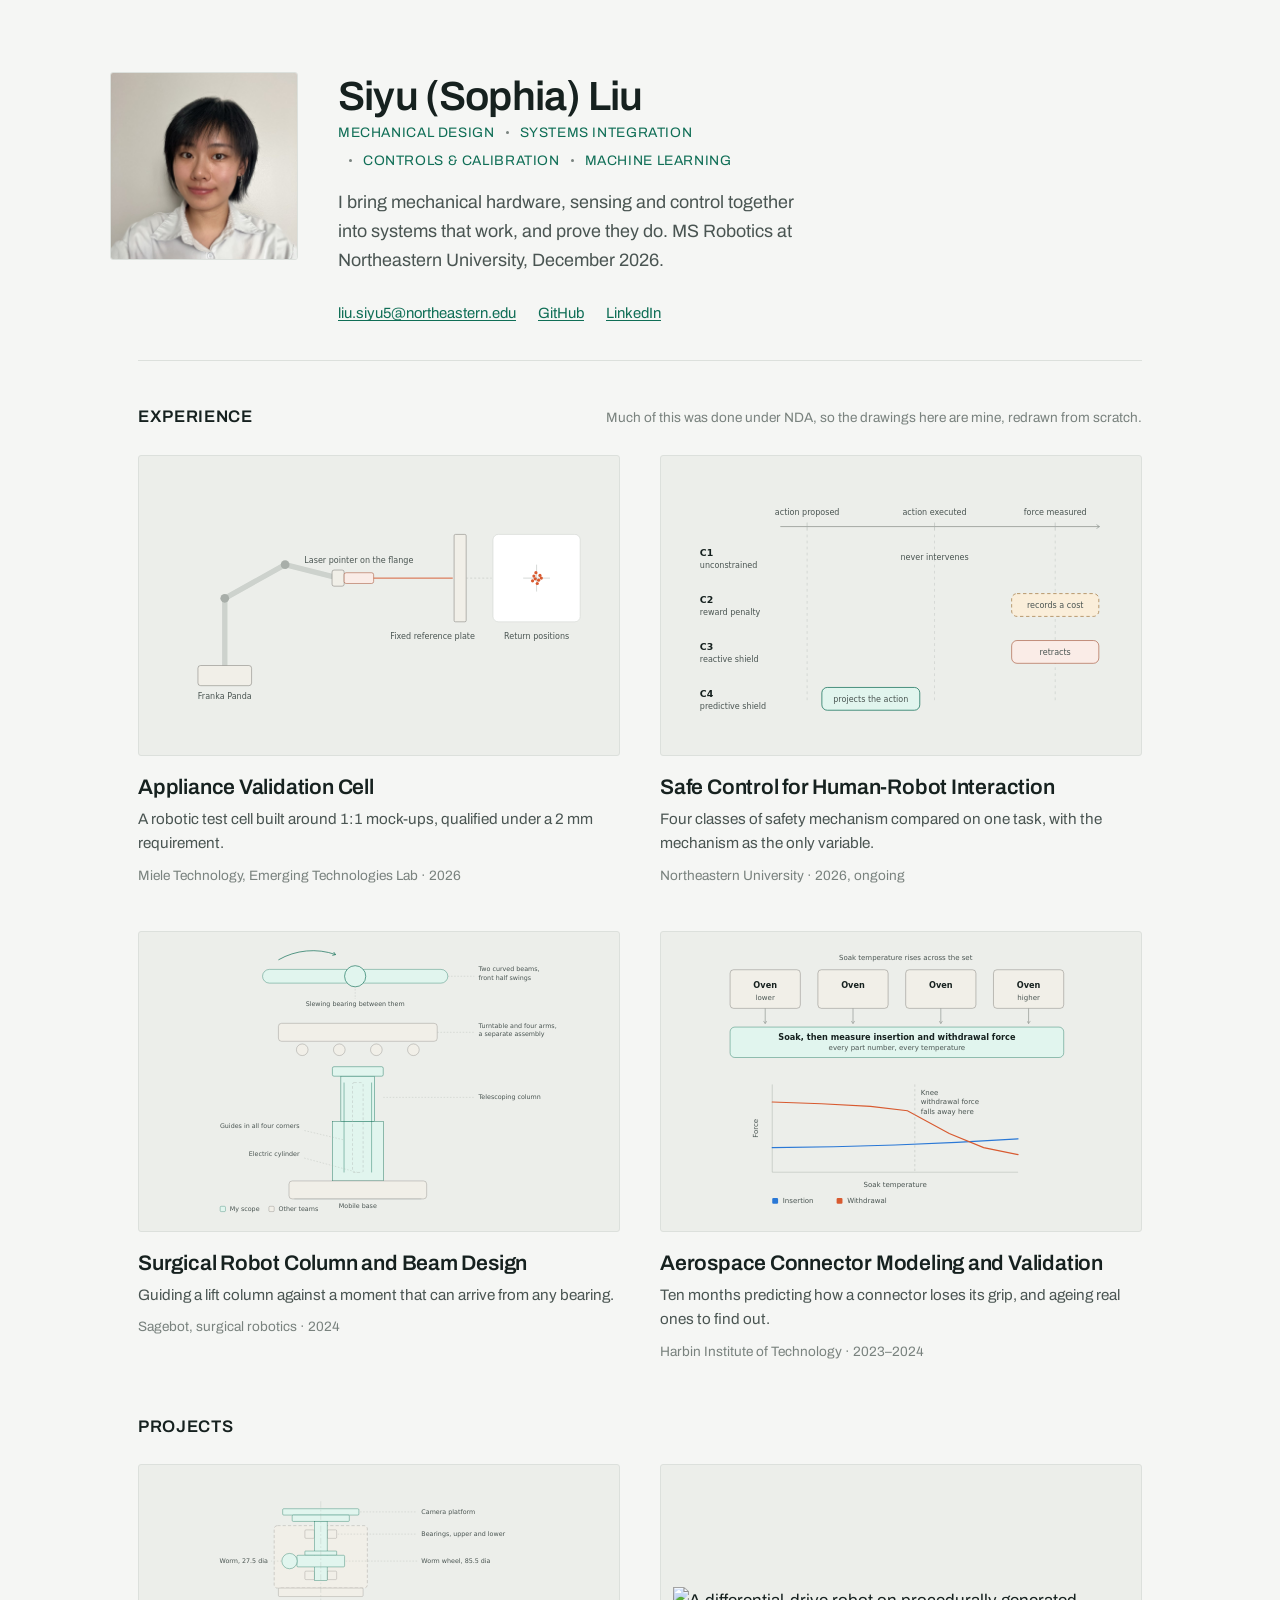
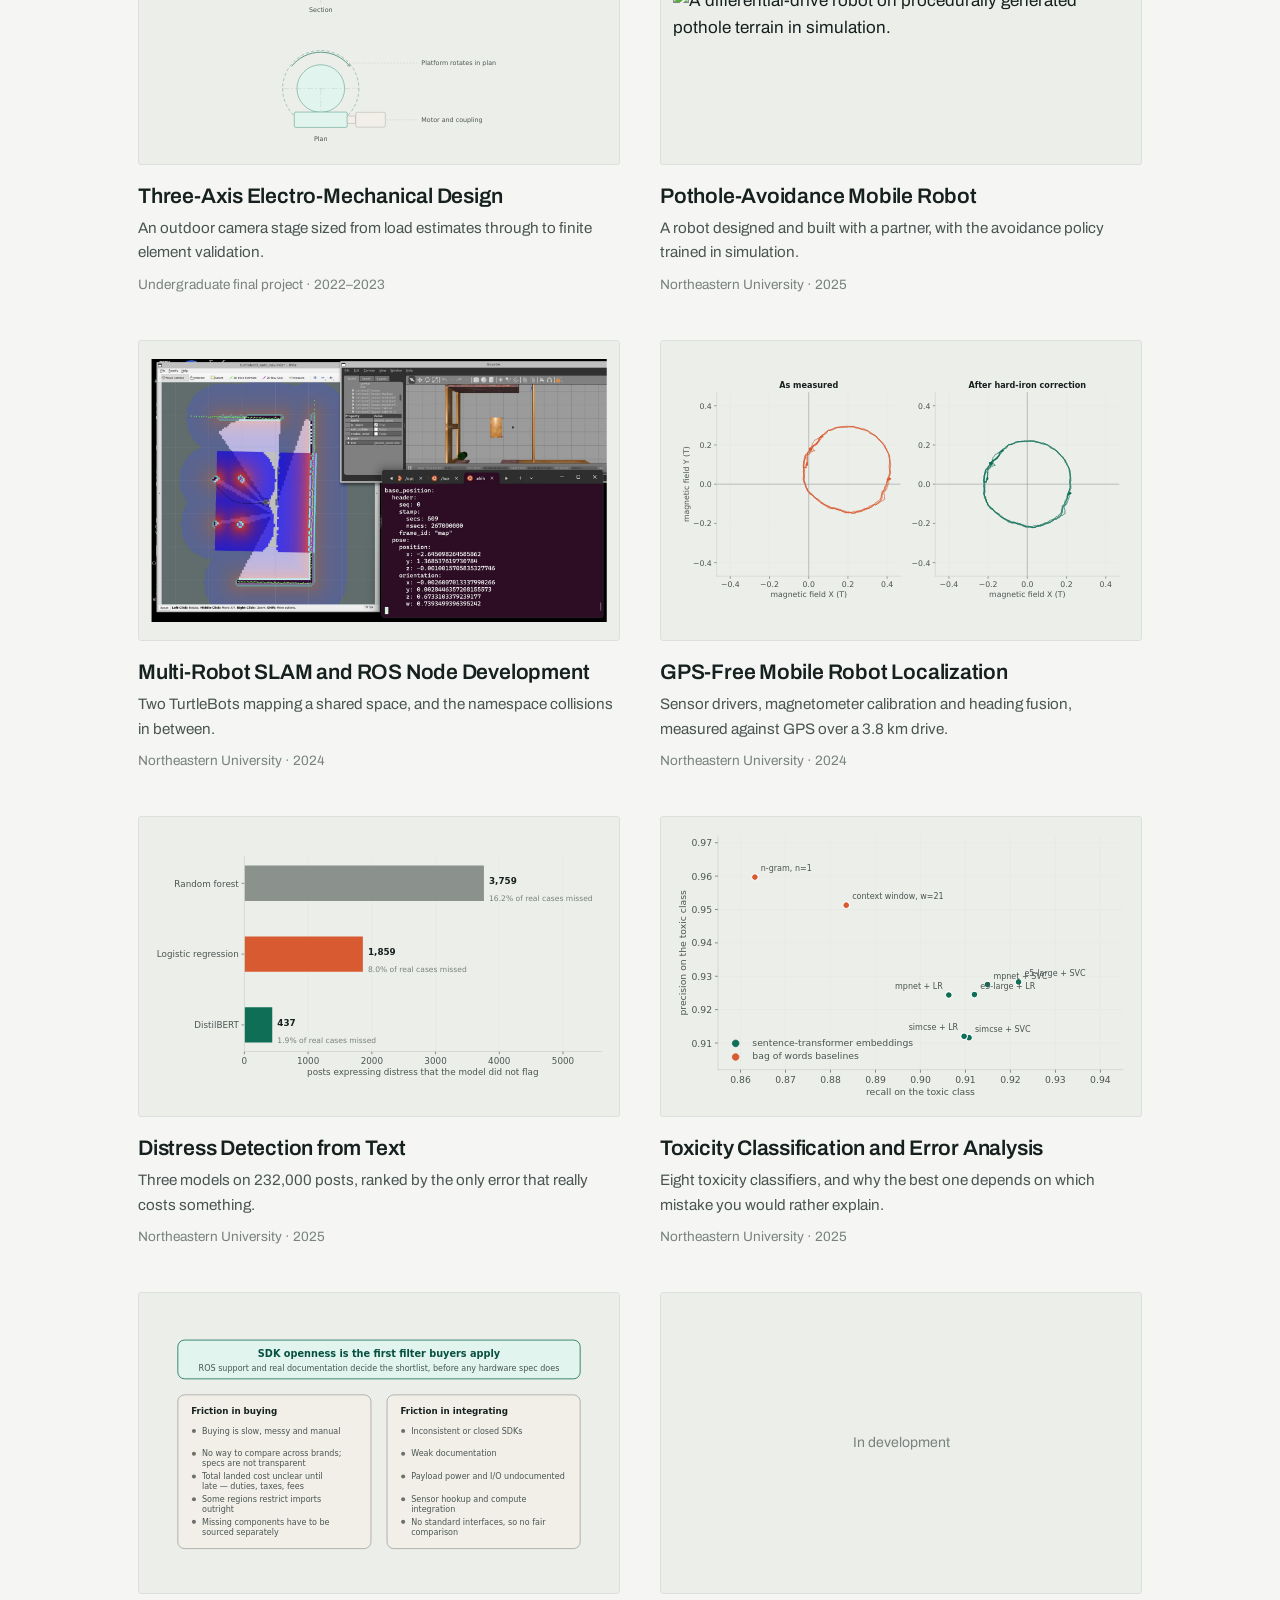
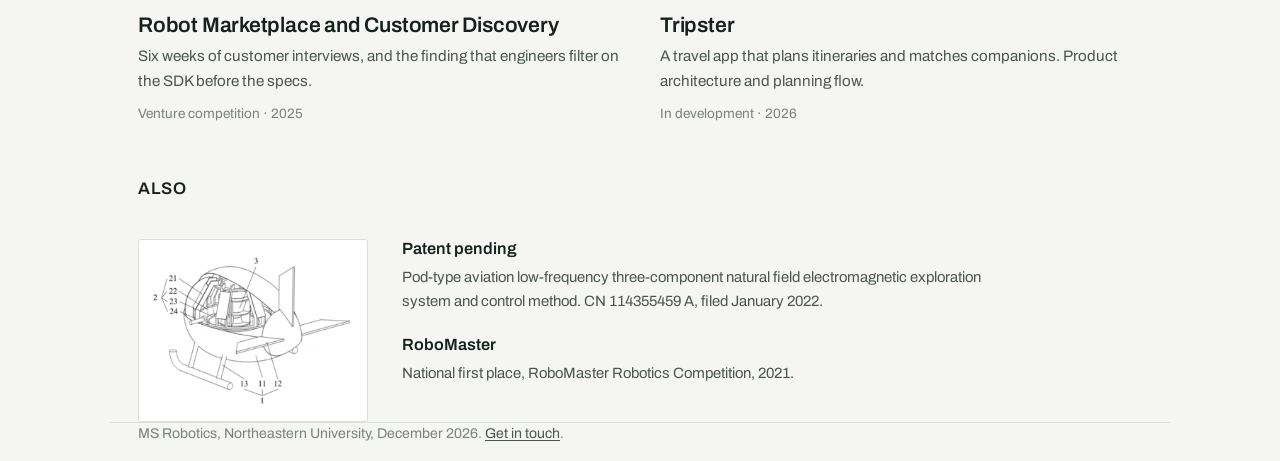
==== commit b22301a5: "Update Proj and main page" ====
--- a/index.html
+++ b/index.html
@@ -40,28 +40,28 @@
 
     <a class="card" href="projects/miele-validation-cell.html">
       <div class="panel"><img src="assets/fig/rig.svg" alt="Schematic of a repeatability rig: a robot arm with a laser pointer projecting onto a fixed reference plate."></div>
-      <h2>Appliance validation cell</h2>
+      <h2>Appliance Validation Cell</h2>
       <p class="blurb">A robotic test cell built around 1:1 mock-ups, qualified under a 2&nbsp;mm requirement.</p>
       <p class="when">Miele Technology, Emerging Technologies Lab · 2026</p>
     </a>
 
     <a class="card" href="projects/safe-feeding.html">
       <div class="panel"><img src="assets/fig/srl-conditions.svg" alt="A control step from action proposed to executed to force measured, with each safety mechanism marked where it intervenes."></div>
-      <h2>Keeping a feeding robot safe</h2>
+      <h2>Safe Control for Human-Robot Interaction</h2>
       <p class="blurb">Four classes of safety mechanism compared on one task, with the mechanism as the only variable.</p>
       <p class="when">Northeastern University · 2026, ongoing</p>
     </a>
 
     <a class="card" href="projects/surgical-robot.html">
       <div class="panel"><img src="assets/fig/sagebot-levels.svg" alt="Three stacked assemblies of a surgical robot, with the column and upper beam marked as my scope."></div>
-      <h2>Surgical robot column and beam</h2>
+      <h2>Surgical Robot Column and Beam Design</h2>
       <p class="blurb">Guiding a lift column against a moment that can arrive from any bearing.</p>
       <p class="when">Sagebot, surgical robotics · 2024</p>
     </a>
 
     <a class="card" href="projects/connector-cae.html">
       <div class="panel"><img src="assets/fig/conn-ageing.svg" alt="Ovens feeding a soak-and-measure step, with withdrawal force falling away past a knee."></div>
-      <h2>Aerospace connector, model and bench</h2>
+      <h2>Aerospace Connector Modeling and Validation</h2>
       <p class="blurb">Ten months predicting how a connector loses its grip, and ageing real ones to find out.</p>
       <p class="when">Harbin Institute of Technology · 2023–2024</p>
     </a>
@@ -76,49 +76,49 @@
 
     <a class="card" href="projects/three-axis-gimbal.html">
       <div class="panel"><img src="assets/fig/rotary-stage.svg" alt="Section and plan of the camera rotary stage worm drive."></div>
-      <h2>Three-axis monitoring gimbal</h2>
+      <h2>Three-Axis Electro-Mechanical Design</h2>
       <p class="blurb">An outdoor camera stage sized from load estimates through to finite element validation.</p>
       <p class="when">Undergraduate final project · 2022–2023</p>
     </a>
 
     <a class="card" href="projects/pothole-avoidance.html">
       <div class="panel"><img src="assets/img/pothole-sim.jpg" alt="A differential-drive robot on procedurally generated pothole terrain in simulation."></div>
-      <h2>Pothole-avoidance robot</h2>
+      <h2>Pothole-Avoidance Mobile Robot</h2>
       <p class="blurb">A robot designed and built with a partner, with the avoidance policy trained in simulation.</p>
       <p class="when">Northeastern University · 2025</p>
     </a>
 
     <a class="card" href="projects/two-robot-slam.html">
       <div class="panel"><img src="assets/img/slam-rviz.jpg" alt="RViz costmap of a house with a planned path, beside the Gazebo world."></div>
-      <h2>Two robots, one map</h2>
+      <h2>Multi-Robot SLAM and ROS Node Development</h2>
       <p class="blurb">Two TurtleBots mapping a shared space, and the namespace collisions in between.</p>
       <p class="when">Northeastern University · 2024</p>
     </a>
 
     <a class="card" href="projects/dead-reckoning.html">
       <div class="panel"><img src="assets/fig/nav-magcal.svg" alt="Magnetometer scatter before and after hard-iron correction."></div>
-      <h2>How far can you get without GPS</h2>
+      <h2>GPS-Free Mobile Robot Localization</h2>
       <p class="blurb">Sensor drivers, magnetometer calibration and heading fusion, measured against GPS over a 3.8&nbsp;km drive.</p>
       <p class="when">Northeastern University · 2024</p>
     </a>
 
     <a class="card" href="projects/distress-detection.html">
       <div class="panel"><img src="assets/fig/sui-missed.svg" alt="Bar chart of missed cases by model."></div>
-      <h2>Detecting distress in what people write</h2>
+      <h2>Distress Detection from Text</h2>
       <p class="blurb">Three models on 232,000 posts, ranked by the only error that really costs something.</p>
       <p class="when">Northeastern University · 2025</p>
     </a>
 
     <a class="card" href="projects/toxicity-detection.html">
       <div class="panel"><img src="assets/fig/nlp-tradeoff.svg" alt="Precision against recall for eight toxicity classifiers."></div>
-      <h2>Which errors can you live with</h2>
+      <h2>Toxicity Classification and Error Analysis</h2>
       <p class="blurb">Eight toxicity classifiers, and why the best one depends on which mistake you would rather explain.</p>
       <p class="when">Northeastern University · 2025</p>
     </a>
 
     <a class="card" href="projects/robot-marketplace.html">
       <div class="panel"><img src="assets/fig/mkt-interviews.svg" alt="Interview findings: SDK openness is the first filter buyers apply."></div>
-      <h2>Why buying a robot is hard</h2>
+      <h2>Robot Marketplace and Customer Discovery</h2>
       <p class="blurb">Six weeks of customer interviews, and the finding that engineers filter on the SDK before the specs.</p>
       <p class="when">Venture competition · 2025</p>
     </a>
@@ -160,4 +160,4 @@
 </footer>
 
 </body>
-</html>
+</html>
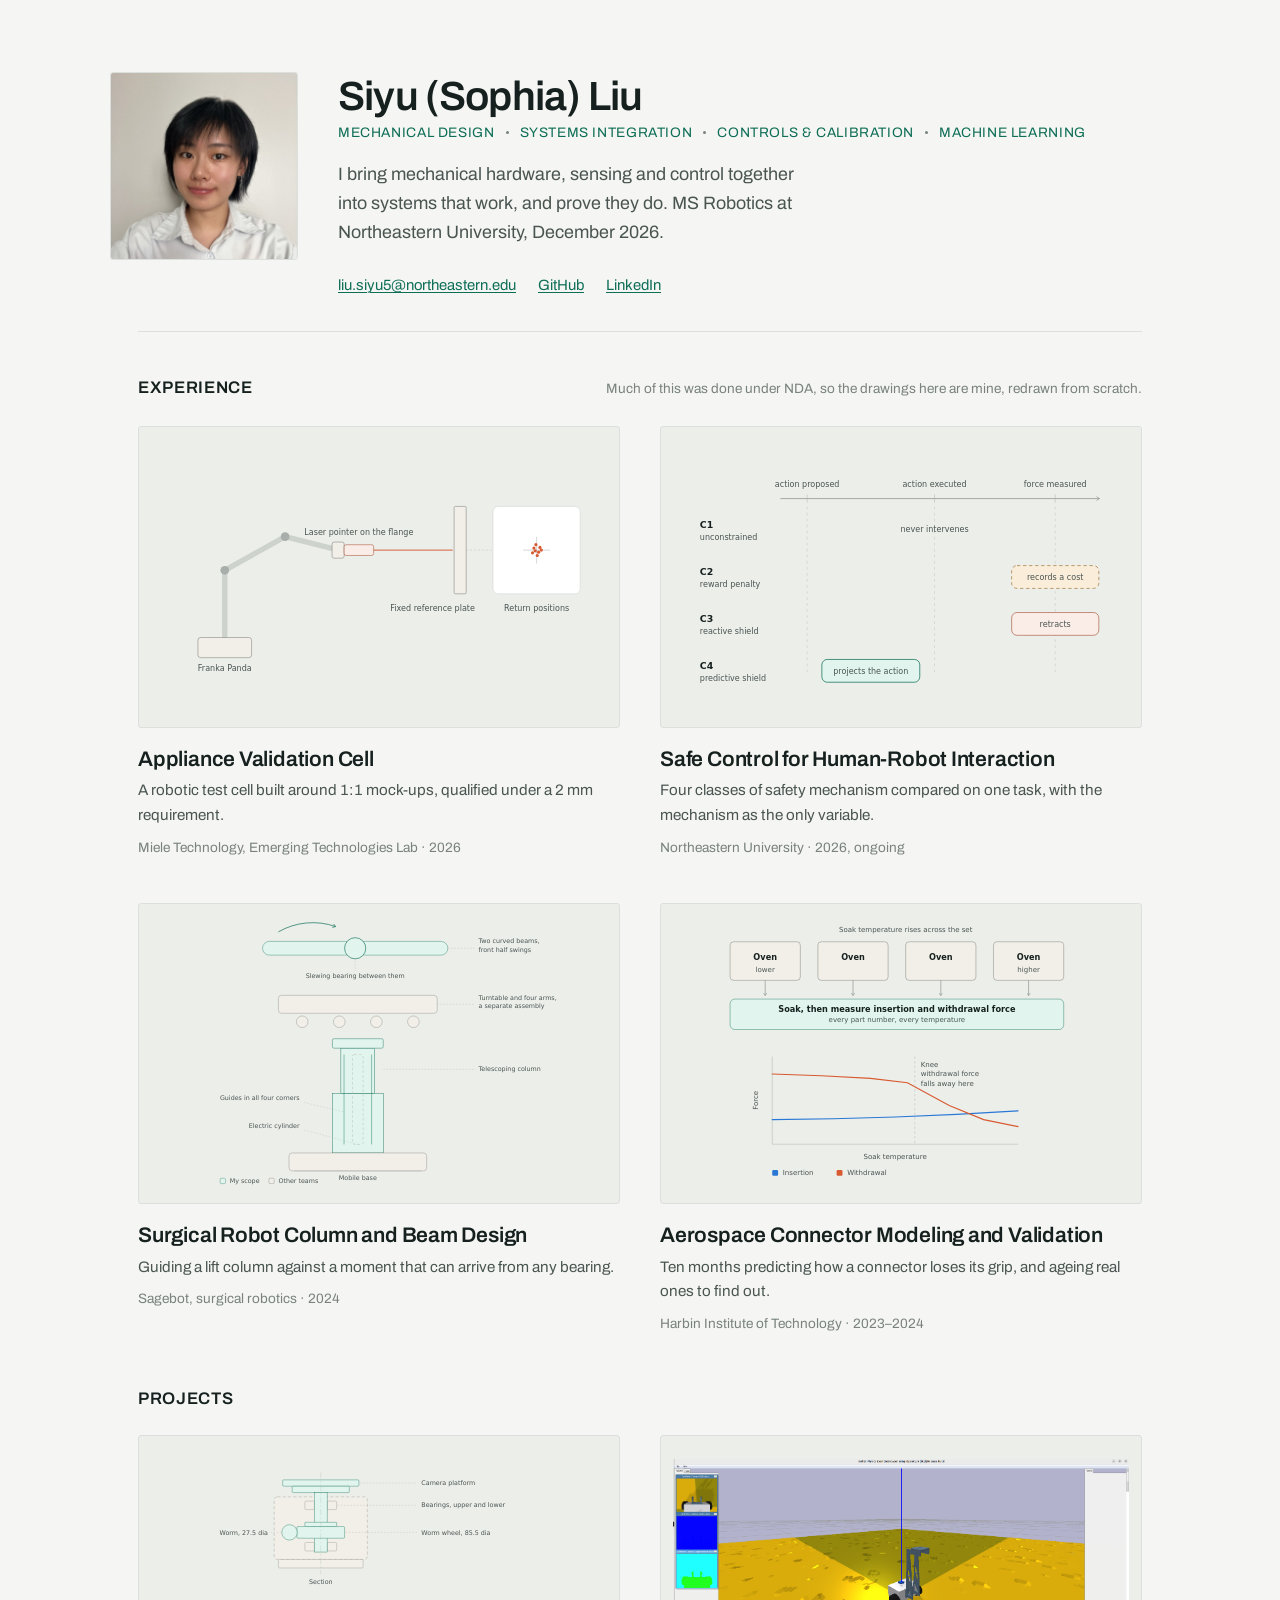
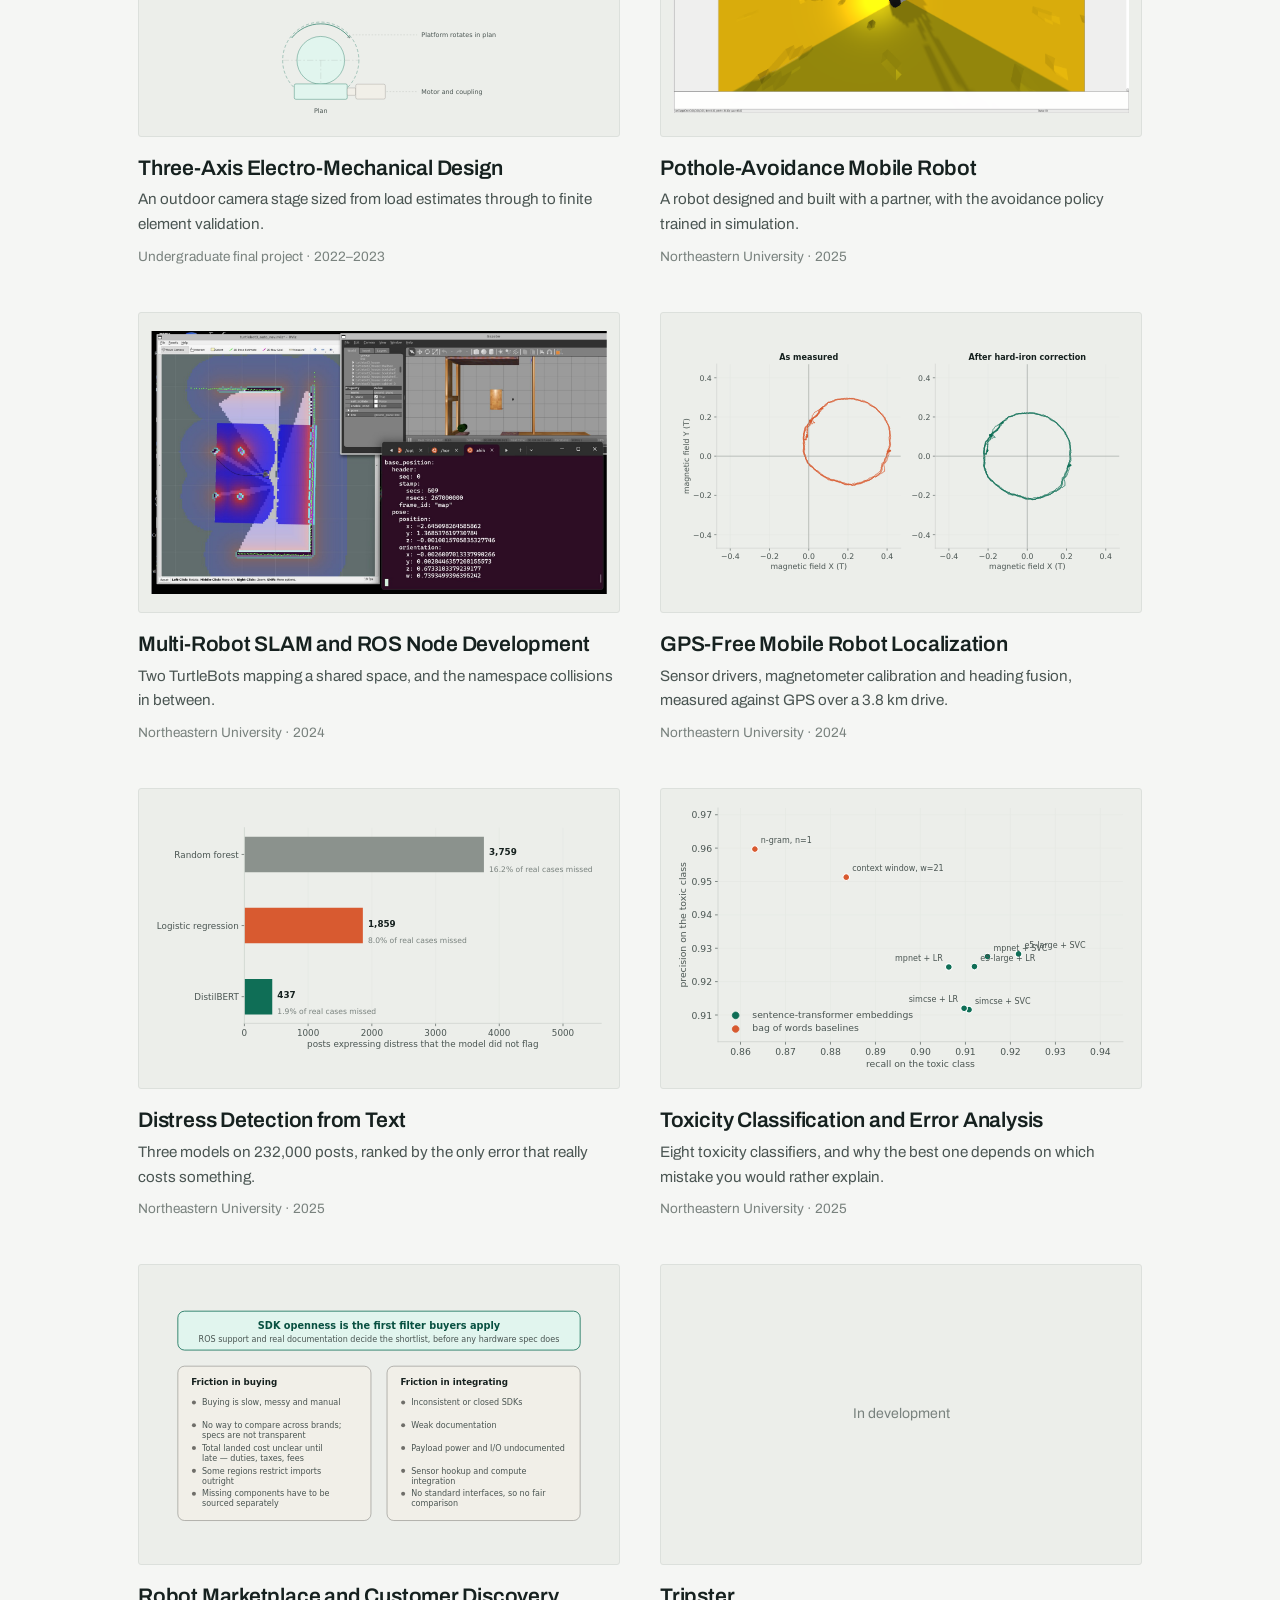
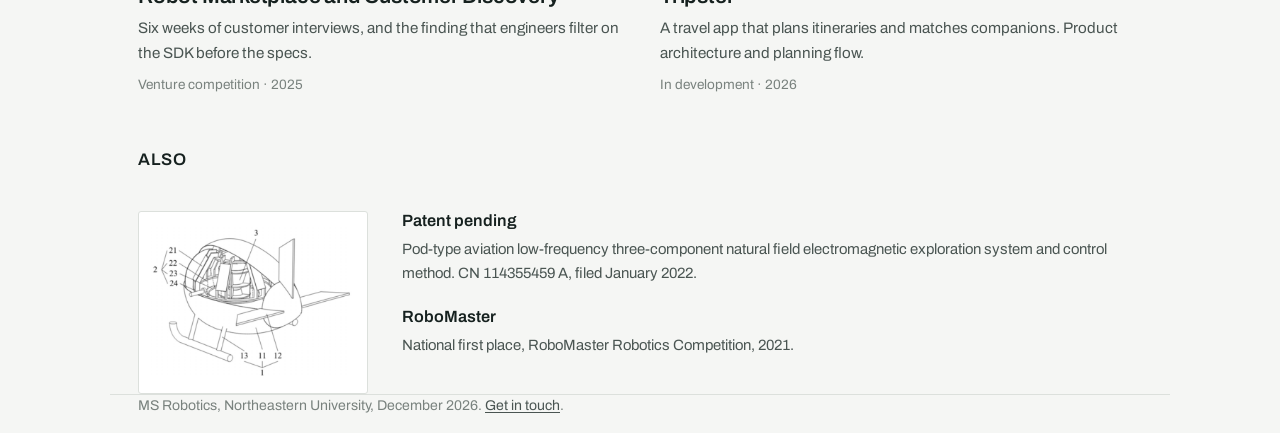
==== commit 21566da8: "update details" ====
--- a/index.html
+++ b/index.html
@@ -82,7 +82,7 @@
     </a>
 
     <a class="card" href="projects/pothole-avoidance.html">
-      <div class="panel"><img src="assets/img/pothole-sim.jpg" alt="A differential-drive robot on procedurally generated pothole terrain in simulation."></div>
+      <div class="panel"><img src="assets/img/pothole-sim.png" alt="A differential-drive robot on procedurally generated pothole terrain in simulation."></div>
       <h2>Pothole-Avoidance Mobile Robot</h2>
       <p class="blurb">A robot designed and built with a partner, with the avoidance policy trained in simulation.</p>
       <p class="when">Northeastern University · 2025</p>
--- a/assets/css/site.css
+++ b/assets/css/site.css
@@ -10,7 +10,7 @@
   --rule: #dce0dc;
   --accent: #0f6e56;
   --accent-soft: #e1f5ee;
-  --measure: 66ch;
+  --measure: 99ch;
 }
 
 *, *::before, *::after { box-sizing: border-box; }
@@ -112,14 +112,14 @@
 /* ------------------------------------------------------------- detail */
 .backlink { display: inline-block; padding: 30px 0 0; font-size: 0.9rem; }
 .detail-head { padding: 26px 0 30px; }
-.detail-head h1 { font-size: 2.1rem; max-width: 20ch; }
+.detail-head h1 { font-size: 2.1rem; max-width: none; }
 .dl {
   margin: 22px 0 0;
   display: grid;
   grid-template-columns: max-content 1fr;
   gap: 7px 26px;
   font-size: 0.92rem;
-  max-width: 58ch;
+  max-width: none;
 }
 .dl dt { color: var(--ink-3); }
 .dl dd { margin: 0; color: var(--ink-2); }
@@ -148,7 +148,7 @@
   margin-top: 11px;
   font-size: 0.87rem;
   color: var(--ink-3);
-  max-width: 62ch;
+  max-width: none;
 }
 
 table.spec {
